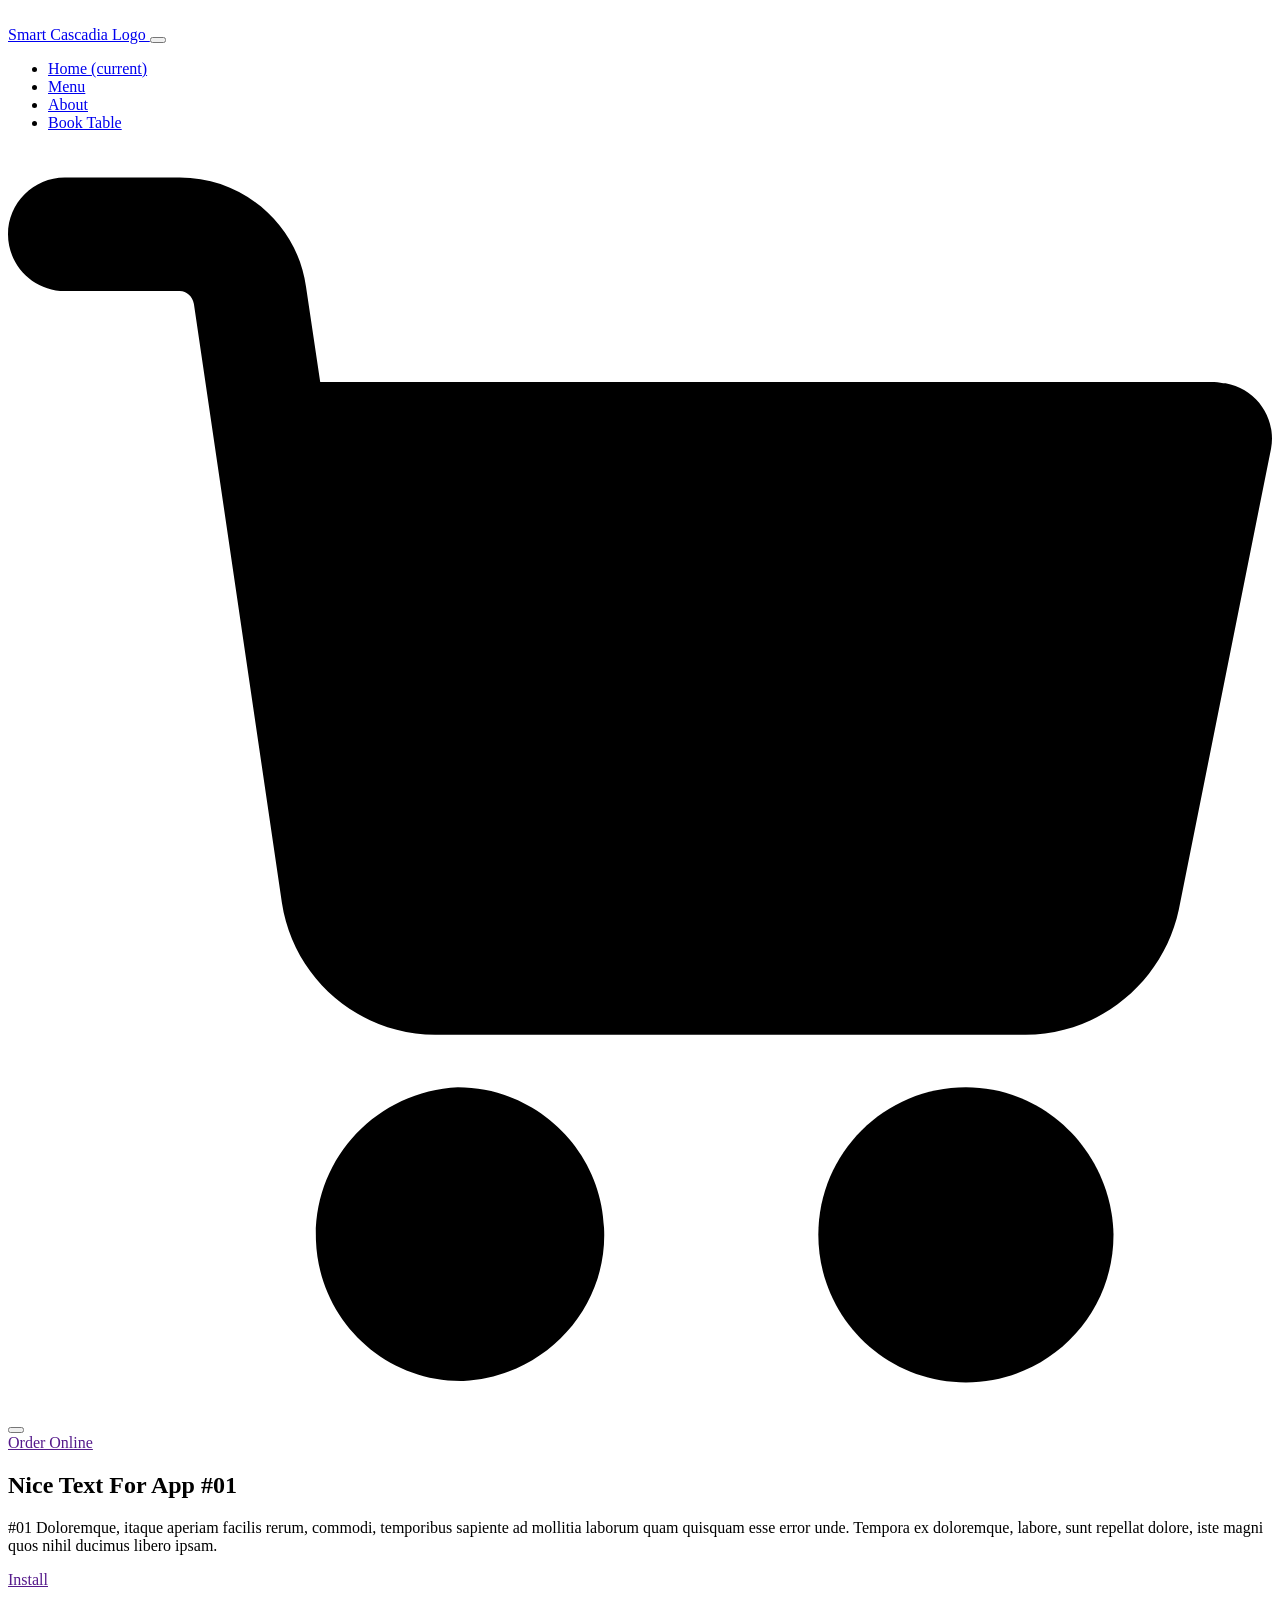
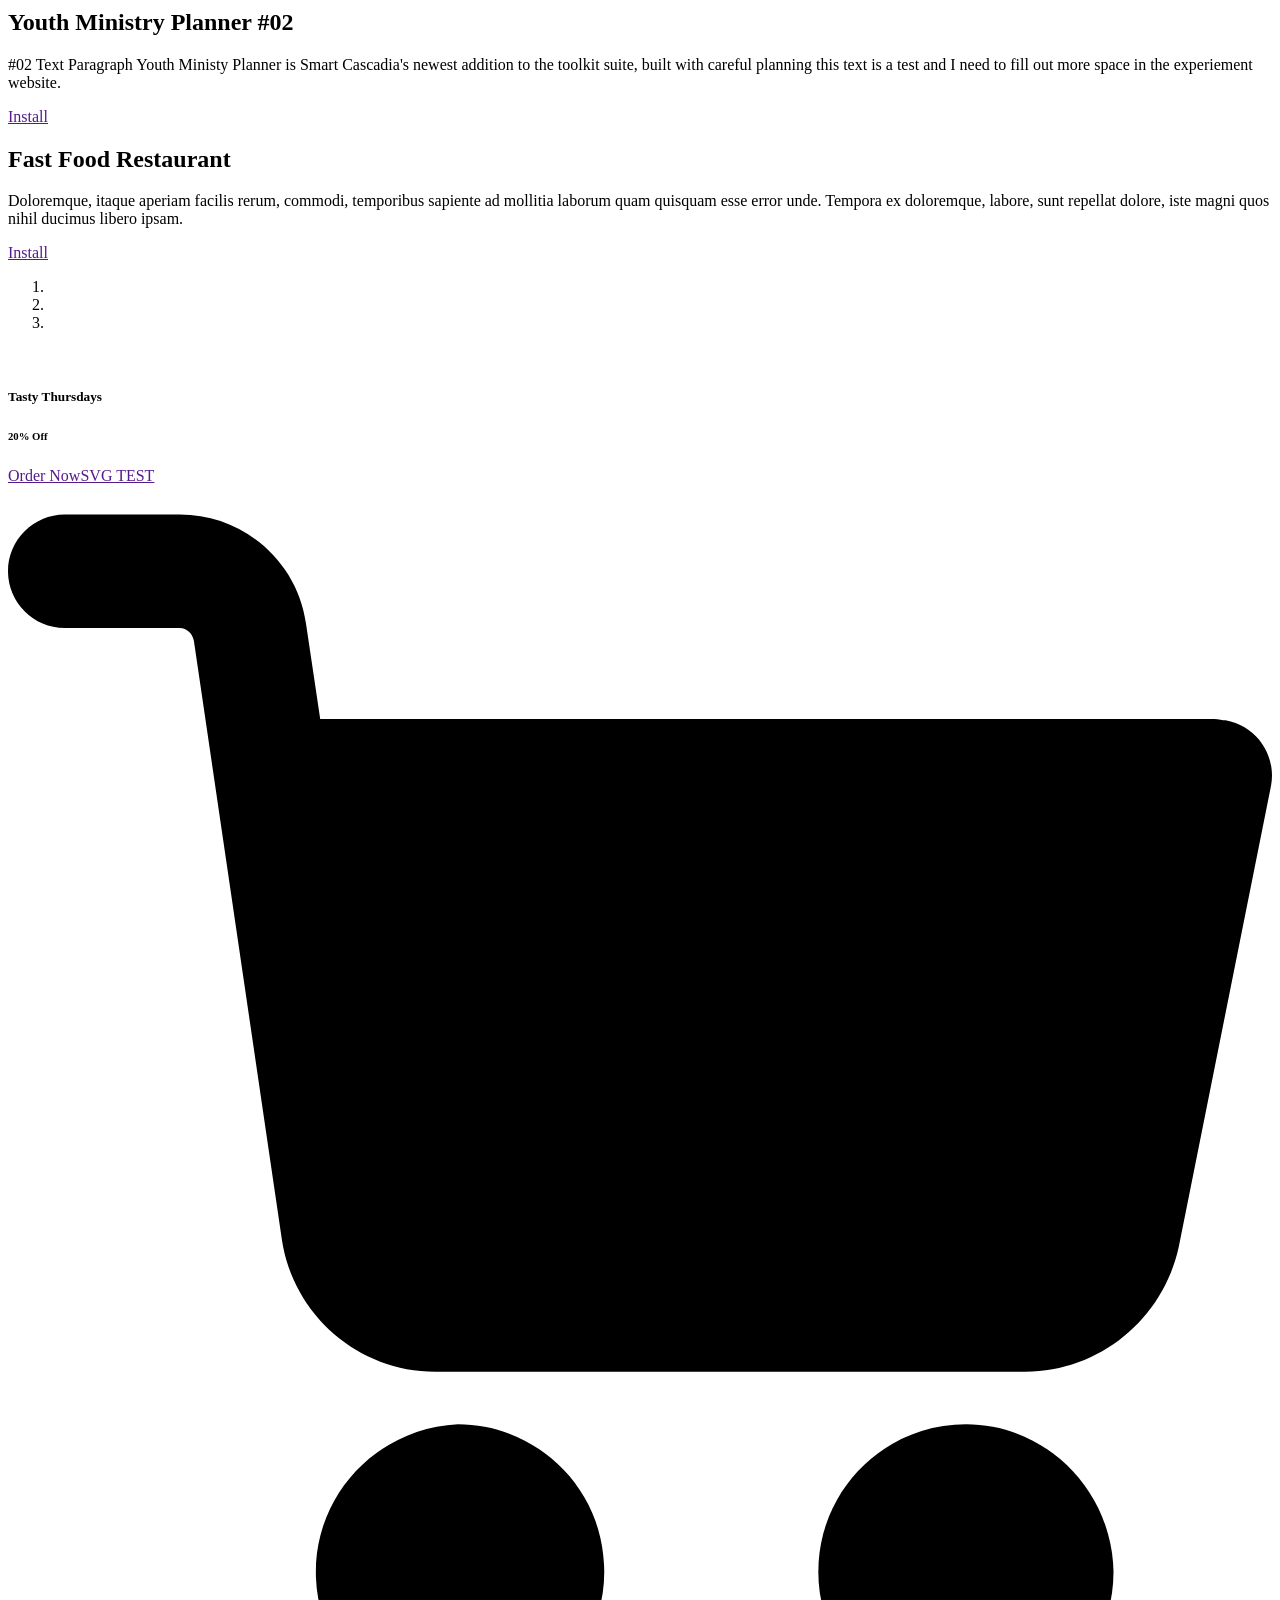
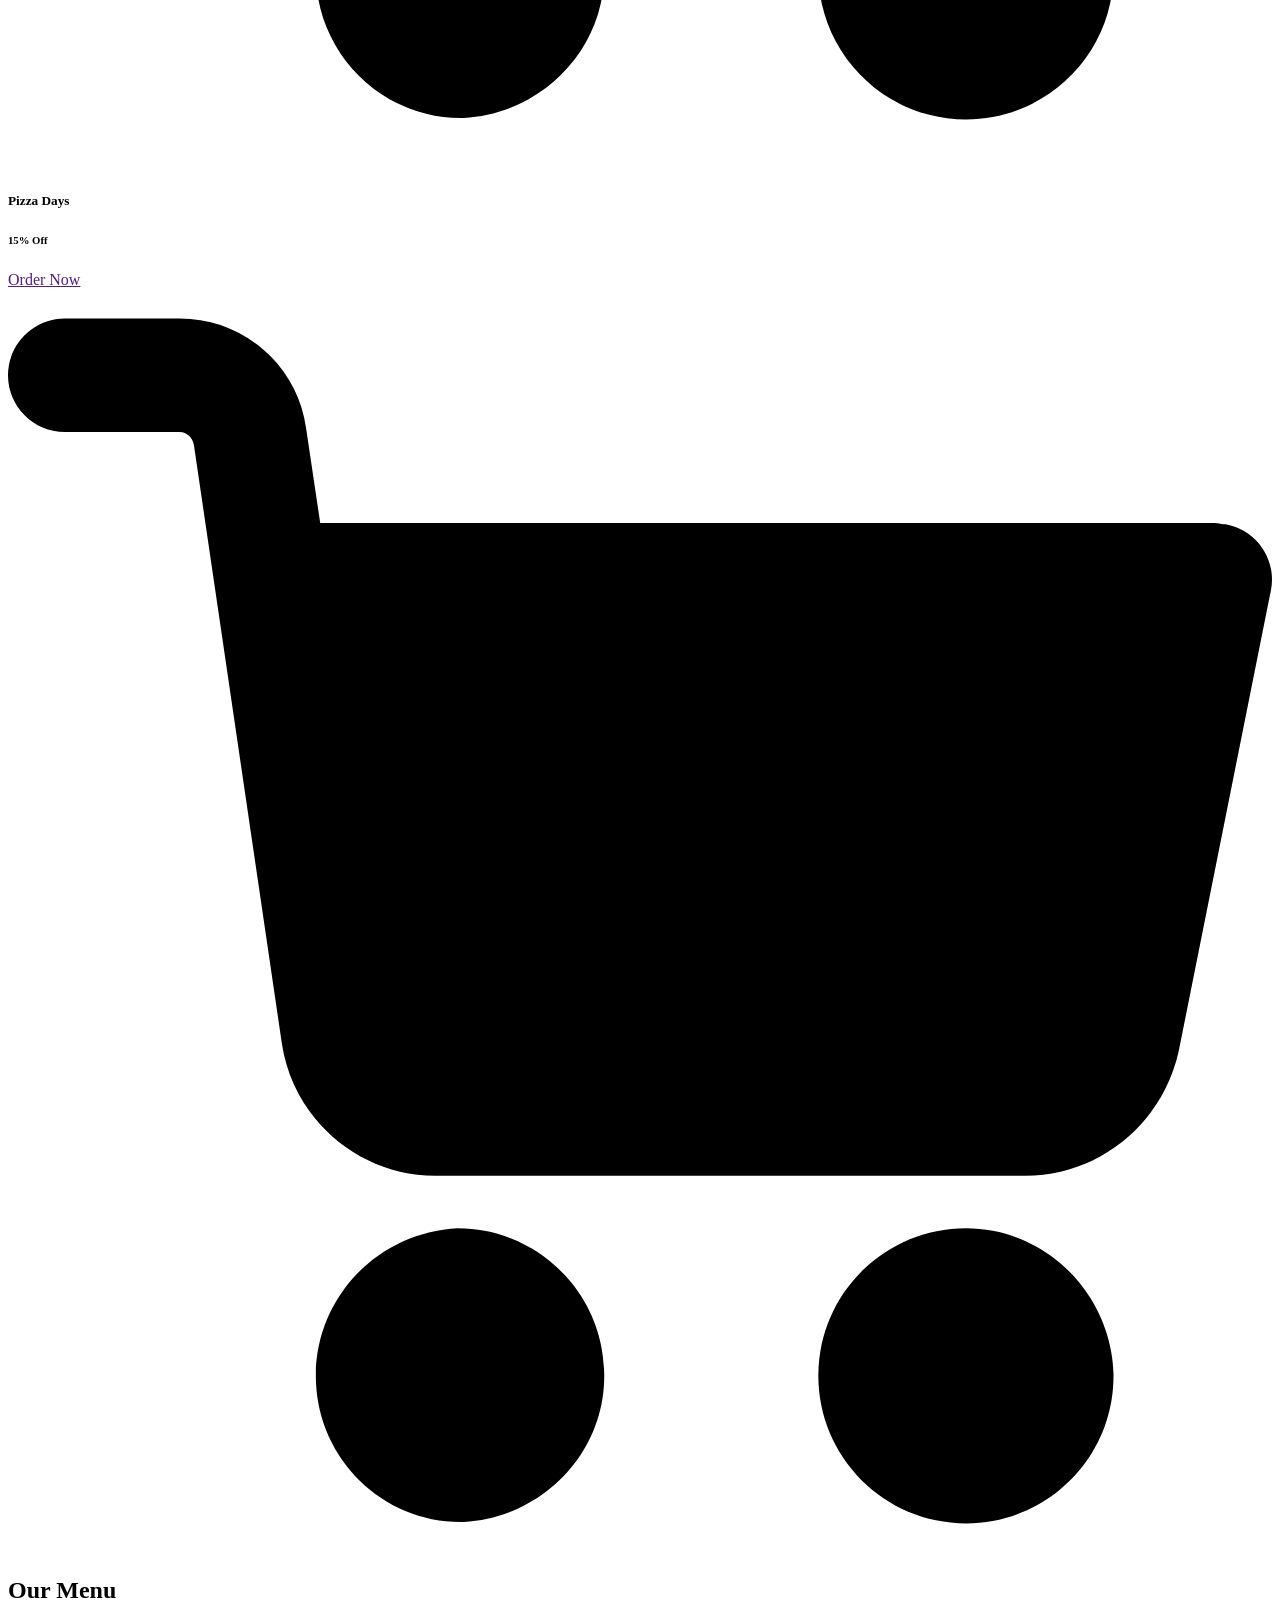
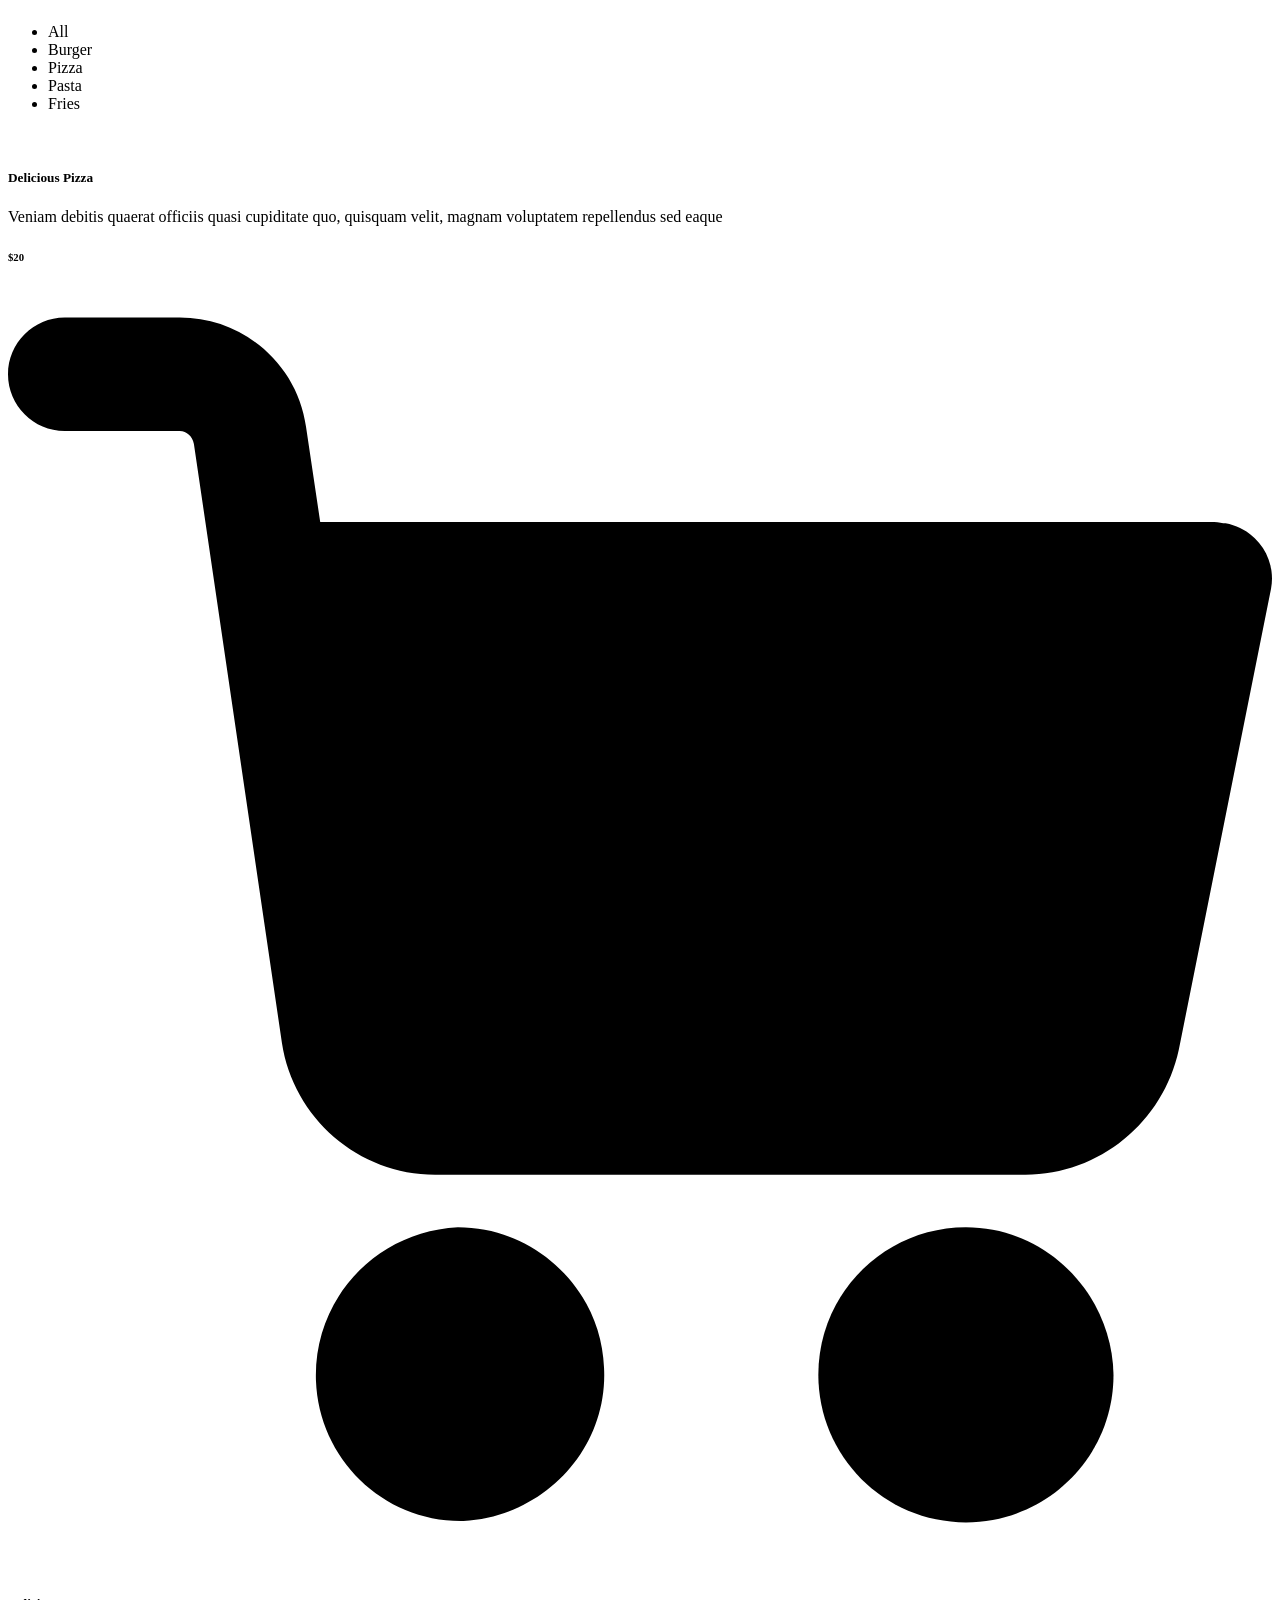
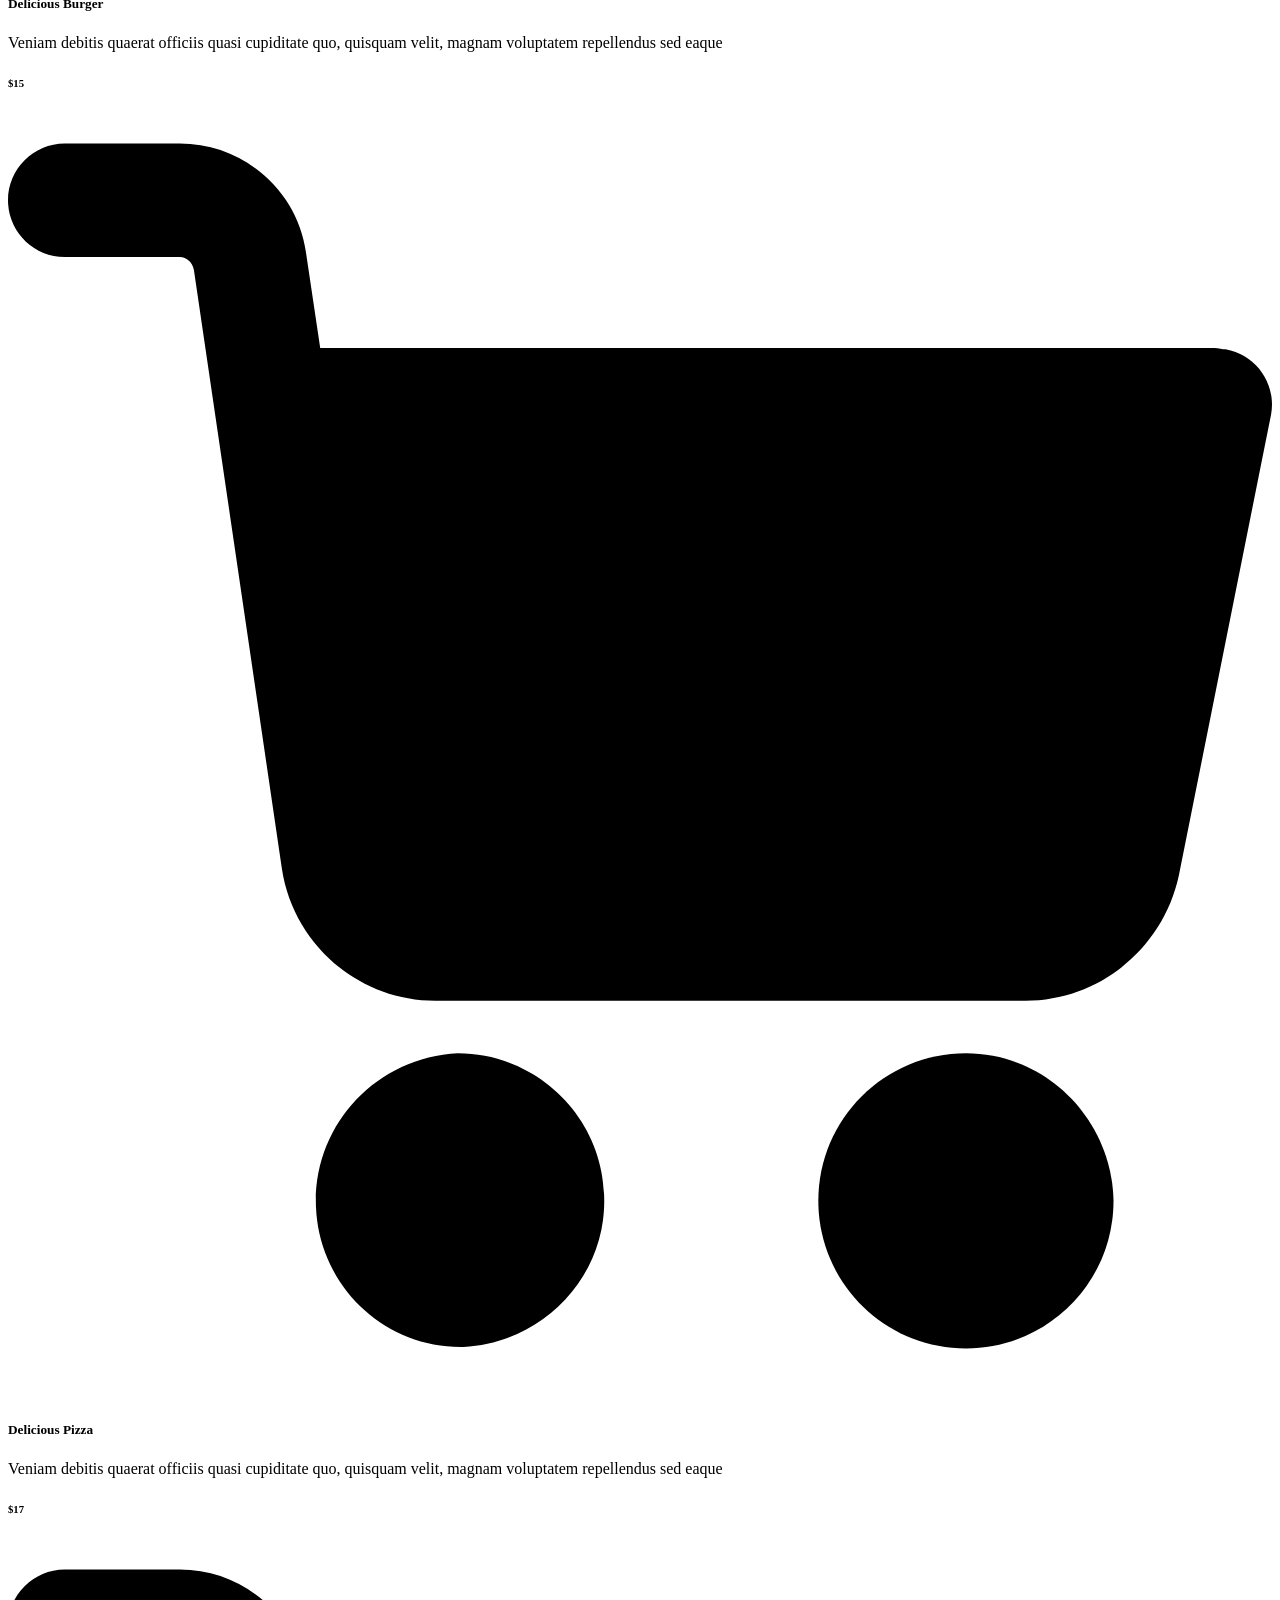
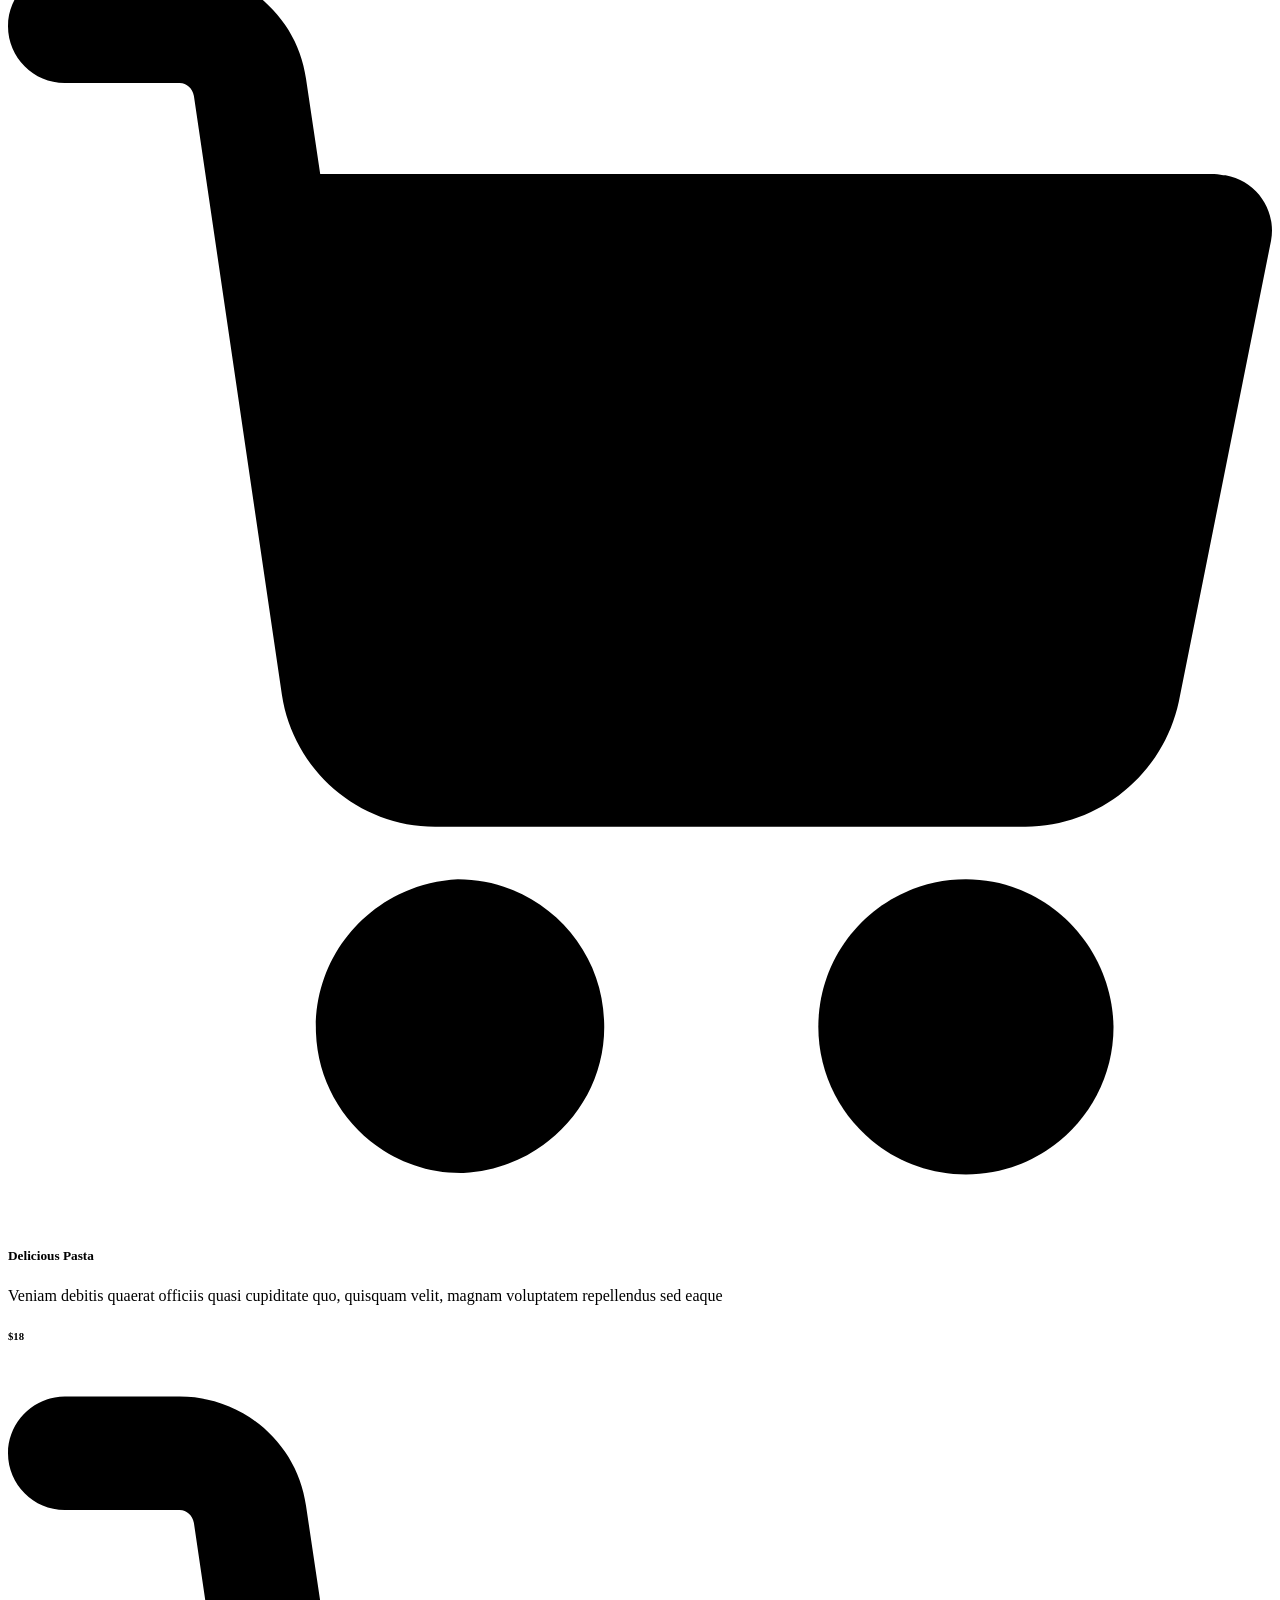
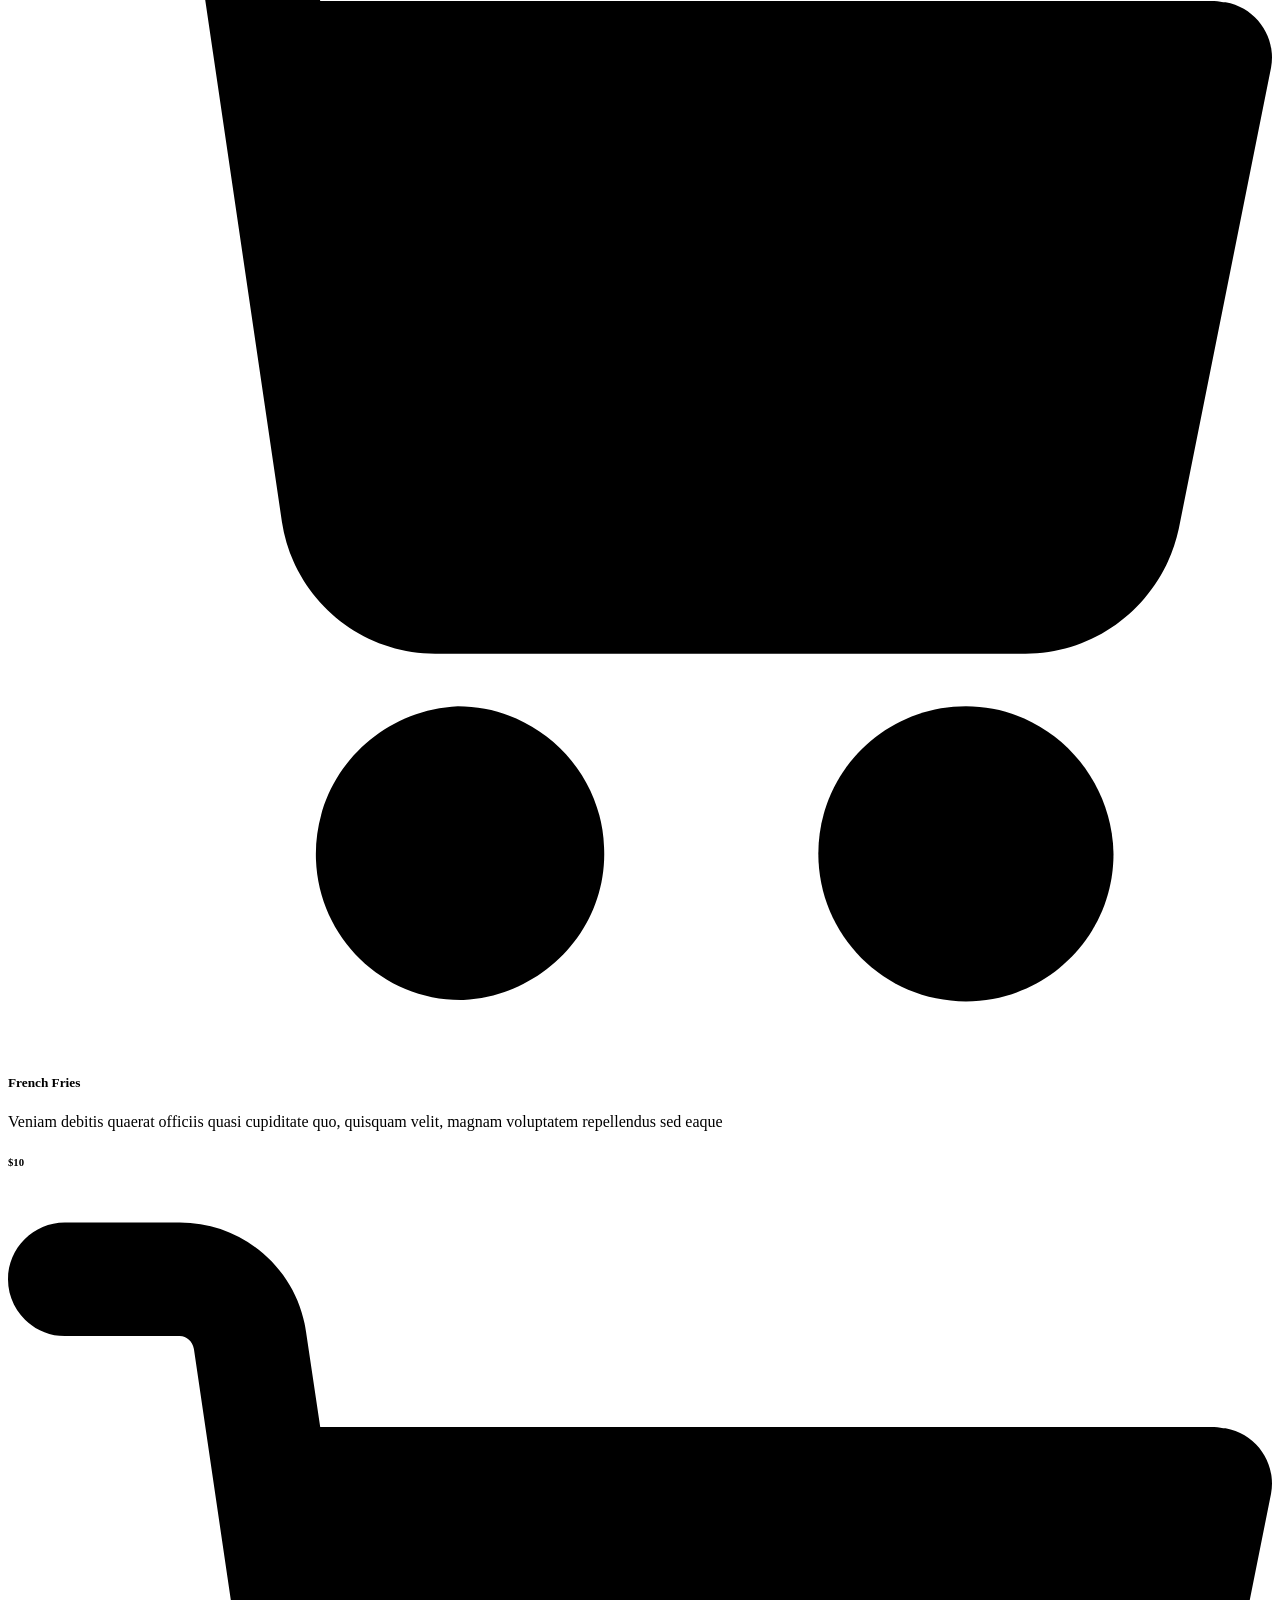
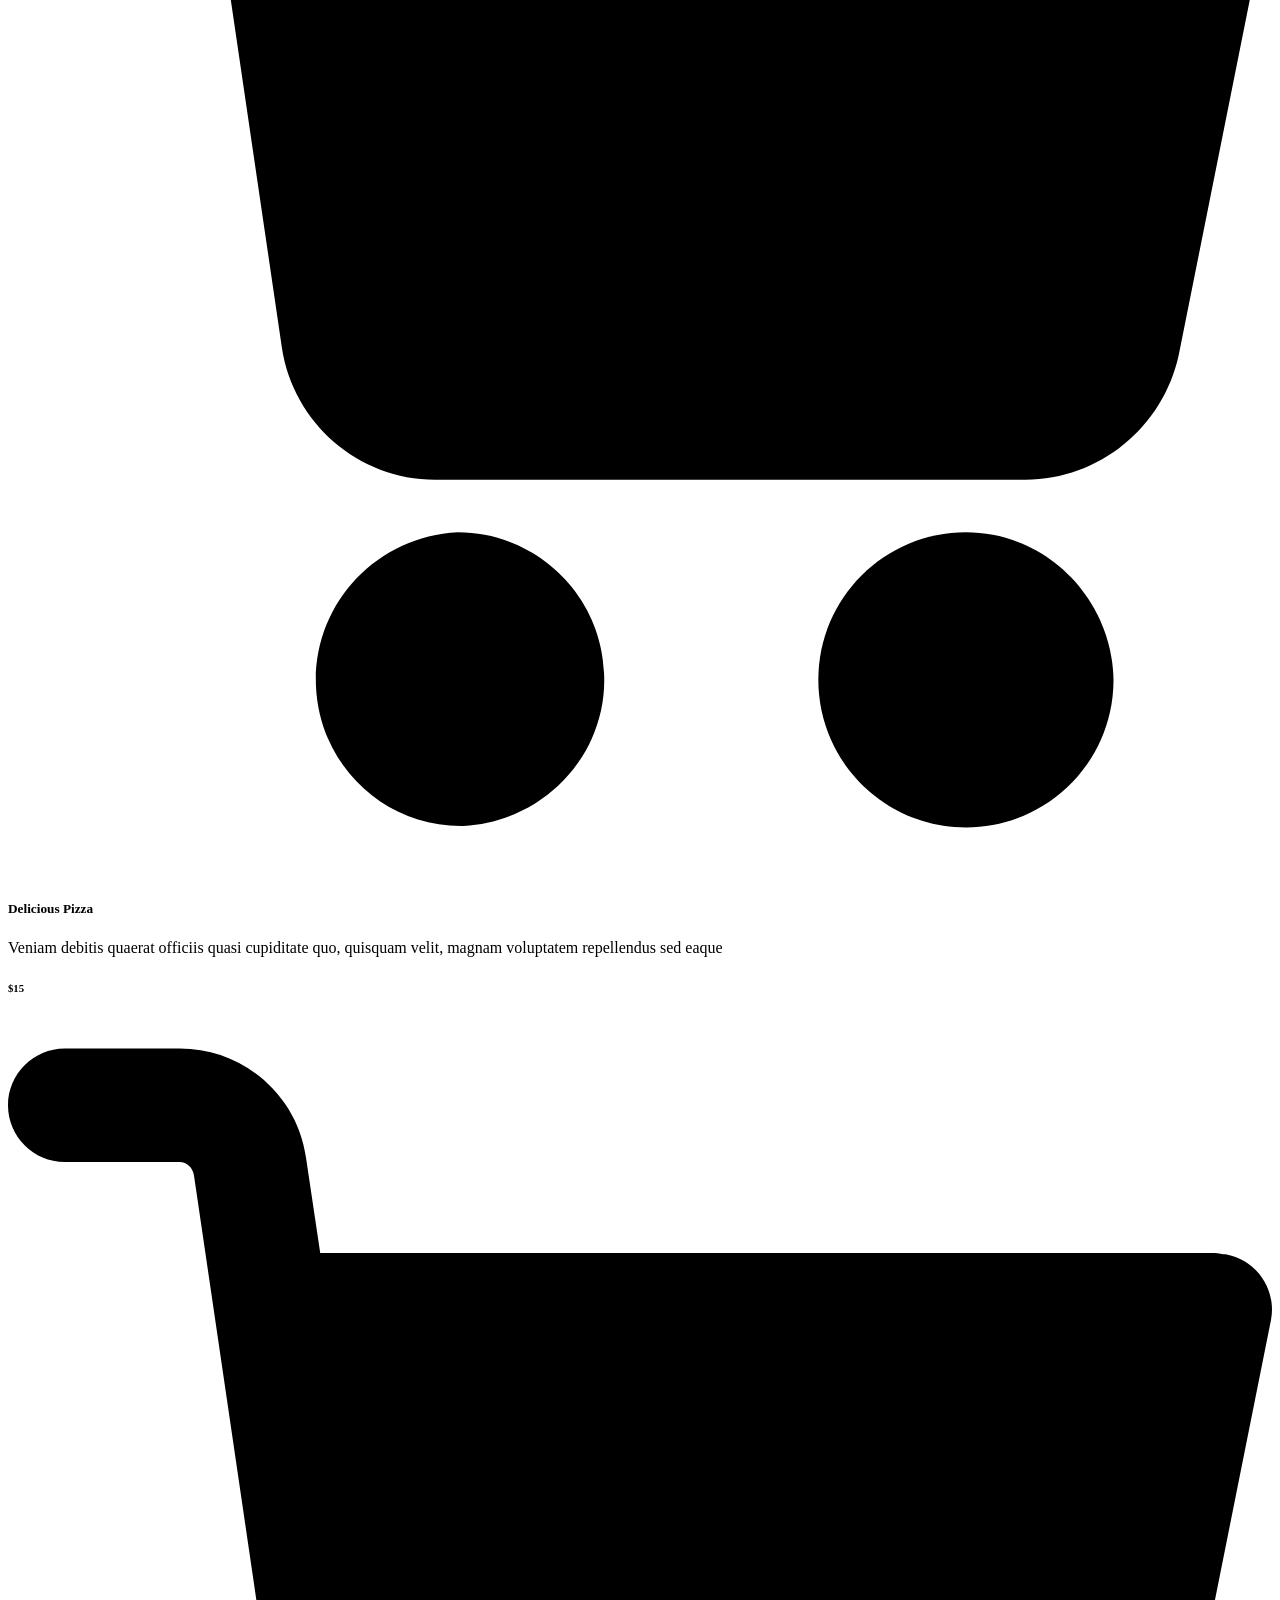
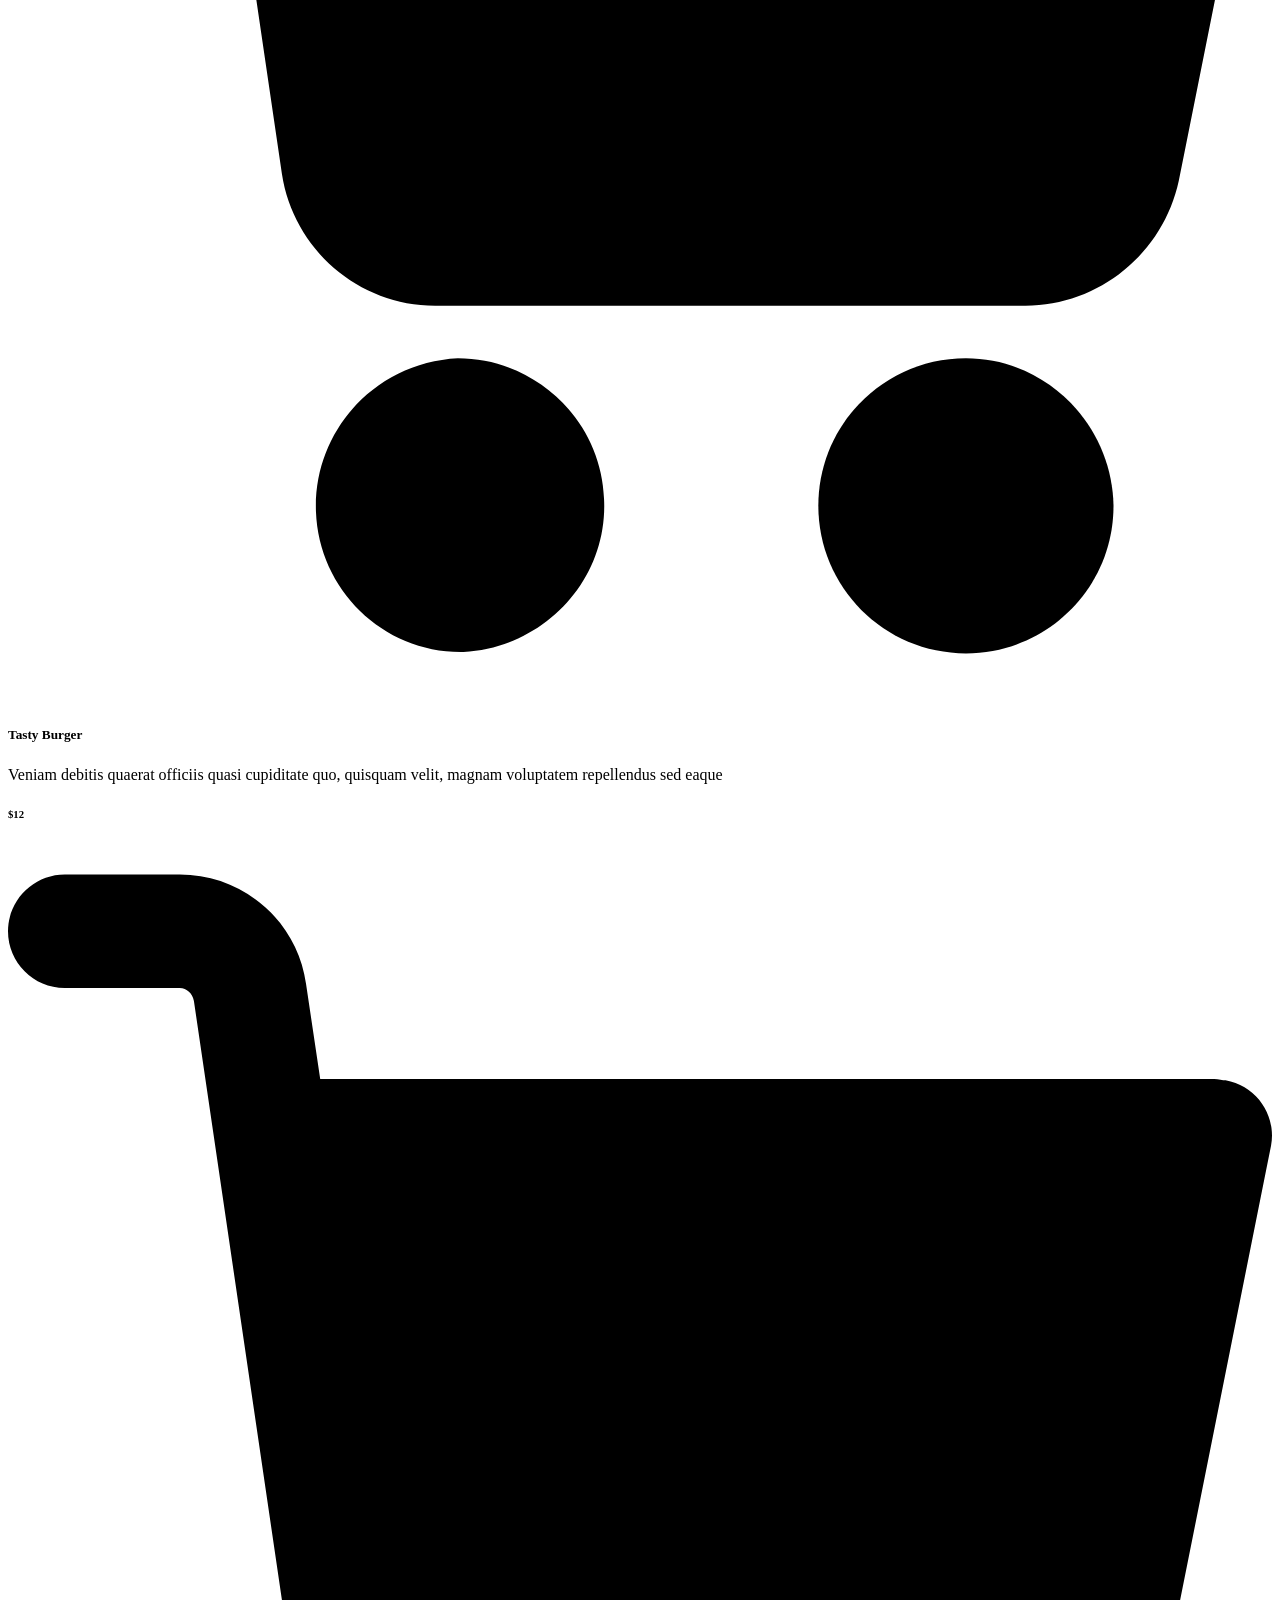
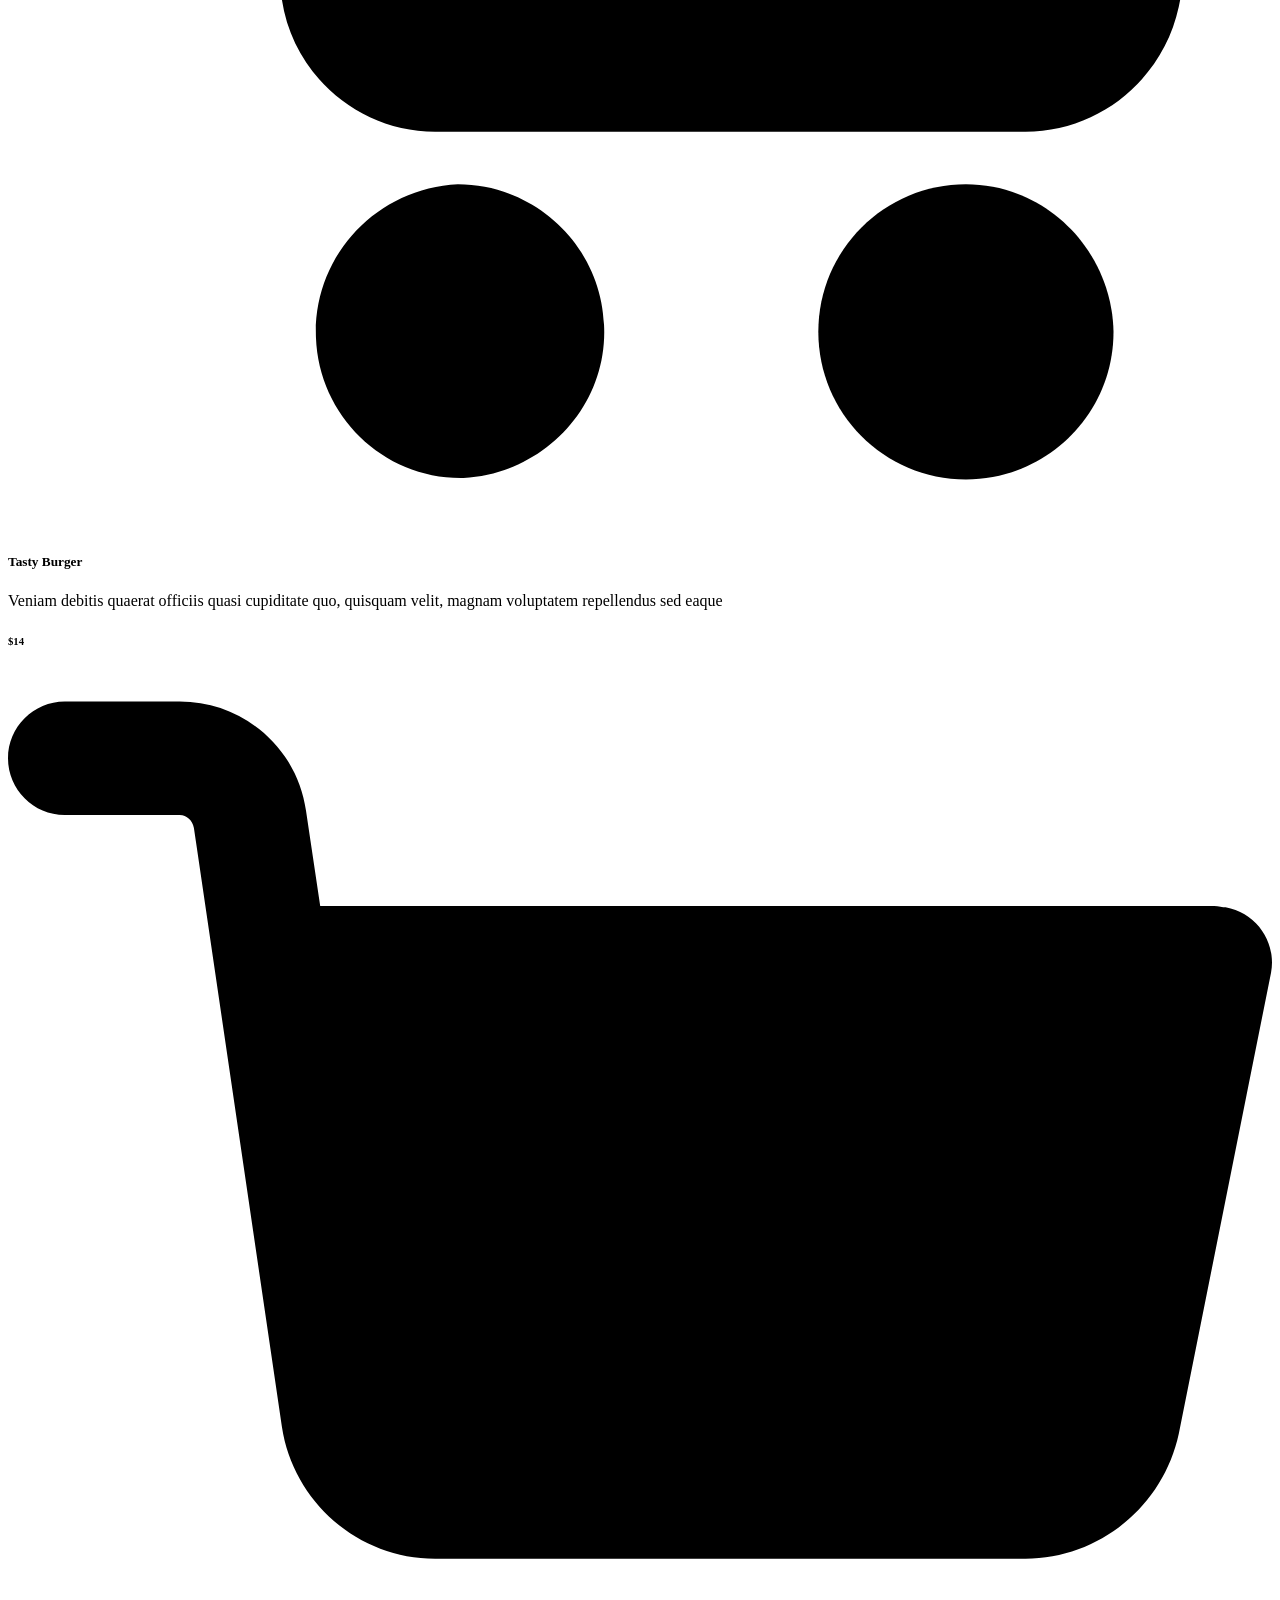
==== index.html @ 034ce7cc "Added a template website to start as a base The template is from https://themewagon.com/themes/free-" ====
<!DOCTYPE html>
<html>

<head>
  <!-- Basic -->
  <meta charset="utf-8" />
  <meta http-equiv="X-UA-Compatible" content="IE=edge" />
  <!-- Mobile Metas -->
  <meta name="viewport" content="width=device-width, initial-scale=1, shrink-to-fit=no" />
  <!-- Site Metas -->
  <meta name="keywords" content="" />
  <meta name="description" content="" />
  <meta name="author" content="" />
  <link rel="shortcut icon" href="images/favicon.png" type="">

  <title> Smart Cascadia </title>

  <!-- bootstrap core css -->
  <link rel="stylesheet" type="text/css" href="css/bootstrap.css" />

  <!--owl slider stylesheet -->
  <link rel="stylesheet" type="text/css" href="https://cdnjs.cloudflare.com/ajax/libs/OwlCarousel2/2.3.4/assets/owl.carousel.min.css" />
  <!-- nice select  -->
  <link rel="stylesheet" href="https://cdnjs.cloudflare.com/ajax/libs/jquery-nice-select/1.1.0/css/nice-select.min.css" integrity="sha512-CruCP+TD3yXzlvvijET8wV5WxxEh5H8P4cmz0RFbKK6FlZ2sYl3AEsKlLPHbniXKSrDdFewhbmBK5skbdsASbQ==" crossorigin="anonymous" />
  <!-- font awesome style -->
  <link href="css/font-awesome.min.css" rel="stylesheet" />

  <!-- Custom styles for this template -->
  <link href="css/style.css" rel="stylesheet" />
  <!-- responsive style -->
  <link href="css/responsive.css" rel="stylesheet" />

</head>

<body>

  <div class="hero_area">
    <div class="bg-box">
      <img src="images/hero-bg.jpg" alt="">
    </div>
    <!-- header section strats -->
    <header class="header_section">
      <div class="container">
        <nav class="navbar navbar-expand-lg custom_nav-container ">
          <a class="navbar-brand" href="index.html">
            <span>
              Smart Cascadia Logo
            </span>
          </a>

          <button class="navbar-toggler" type="button" data-toggle="collapse" data-target="#navbarSupportedContent" aria-controls="navbarSupportedContent" aria-expanded="false" aria-label="Toggle navigation">
            <span class=""> </span>
          </button>

          <div class="collapse navbar-collapse" id="navbarSupportedContent">
            <ul class="navbar-nav  mx-auto ">
              <li class="nav-item active">
                <a class="nav-link" href="index.html">Home <span class="sr-only">(current)</span></a>
              </li>
              <li class="nav-item">
                <a class="nav-link" href="menu.html">Menu</a>
              </li>
              <li class="nav-item">
                <a class="nav-link" href="about.html">About</a>
              </li>
              <li class="nav-item">
                <a class="nav-link" href="book.html">Book Table</a>
              </li>
            </ul>
            <div class="user_option">
              <a href="" class="user_link">
                <i class="fa fa-user" aria-hidden="true"></i>
              </a>
              <a class="cart_link" href="#">
                <svg version="1.1" id="Capa_1" xmlns="http://www.w3.org/2000/svg" xmlns:xlink="http://www.w3.org/1999/xlink" x="0px" y="0px" viewBox="0 0 456.029 456.029" style="enable-background:new 0 0 456.029 456.029;" xml:space="preserve">
                  <g>
                    <g>
                      <path d="M345.6,338.862c-29.184,0-53.248,23.552-53.248,53.248c0,29.184,23.552,53.248,53.248,53.248
                   c29.184,0,53.248-23.552,53.248-53.248C398.336,362.926,374.784,338.862,345.6,338.862z" />
                    </g>
                  </g>
                  <g>
                    <g>
                      <path d="M439.296,84.91c-1.024,0-2.56-0.512-4.096-0.512H112.64l-5.12-34.304C104.448,27.566,84.992,10.67,61.952,10.67H20.48
                   C9.216,10.67,0,19.886,0,31.15c0,11.264,9.216,20.48,20.48,20.48h41.472c2.56,0,4.608,2.048,5.12,4.608l31.744,216.064
                   c4.096,27.136,27.648,47.616,55.296,47.616h212.992c26.624,0,49.664-18.944,55.296-45.056l33.28-166.4
                   C457.728,97.71,450.56,86.958,439.296,84.91z" />
                    </g>
                  </g>
                  <g>
                    <g>
                      <path d="M215.04,389.55c-1.024-28.16-24.576-50.688-52.736-50.688c-29.696,1.536-52.224,26.112-51.2,55.296
                   c1.024,28.16,24.064,50.688,52.224,50.688h1.024C193.536,443.31,216.576,418.734,215.04,389.55z" />
                    </g>
                  </g>
                  <g>
                  </g>
                  <g>
                  </g>
                  <g>
                  </g>
                  <g>
                  </g>
                  <g>
                  </g>
                  <g>
                  </g>
                  <g>
                  </g>
                  <g>
                  </g>
                  <g>
                  </g>
                  <g>
                  </g>
                  <g>
                  </g>
                  <g>
                  </g>
                  <g>
                  </g>
                  <g>
                  </g>
                  <g>
                  </g>
                </svg>
              </a>
              <form class="form-inline">
                <button class="btn  my-2 my-sm-0 nav_search-btn" type="submit">
                  <i class="fa fa-search" aria-hidden="true"></i>
                </button>
              </form>
              <a href="" class="order_online">
                Order Online
              </a>
            </div>
          </div>
        </nav>
      </div>
    </header>
    <!-- end header section -->
    <!-- slider section -->
    <section class="slider_section ">
      <div id="customCarousel1" class="carousel slide" data-ride="carousel">
        <div class="carousel-inner">
          <div class="carousel-item active">
            <div class="container ">
              <div class="row">
                <div class="col-md-7 col-lg-6 ">
                  <div class="detail-box">
                    <h1>
                      Nice Text For App #01
                    </h1>
                    <p>
                      #01 Doloremque, itaque aperiam facilis rerum, commodi, temporibus sapiente ad mollitia laborum quam quisquam esse error unde. Tempora ex doloremque, labore, sunt repellat dolore, iste magni quos nihil ducimus libero ipsam.
                    </p>
                    <div class="btn-box">
                      <a href="" class="btn1">
                        Install
                      </a>
                    </div>
                  </div>
                </div>
              </div>
            </div>
          </div>
          <div class="carousel-item ">
            <div class="container ">
              <div class="row">
                <div class="col-md-7 col-lg-6 ">
                  <div class="detail-box">
                    <h1>
                      Youth Ministry Planner #02
                    </h1>
                    <p>
                      #02 Text Paragraph Youth Ministy Planner is Smart Cascadia's newest addition to the toolkit suite, built with careful planning this text is a test and I need to fill out more space in the experiement website.
                    </p>
                    <div class="btn-box">
                      <a href="" class="btn1">
                        Install
                      </a>
                    </div>
                  </div>
                </div>
              </div>
            </div>
          </div>
          <div class="carousel-item">
            <div class="container ">
              <div class="row">
                <div class="col-md-7 col-lg-6 ">
                  <div class="detail-box">
                    <h1>
                      Fast Food Restaurant
                    </h1>
                    <p>
                      Doloremque, itaque aperiam facilis rerum, commodi, temporibus sapiente ad mollitia laborum quam quisquam esse error unde. Tempora ex doloremque, labore, sunt repellat dolore, iste magni quos nihil ducimus libero ipsam.
                    </p>
                    <div class="btn-box">
                      <a href="" class="btn1">
                        Install
                      </a>
                    </div>
                  </div>
                </div>
              </div>
            </div>
          </div>
        </div>
        <div class="container">
          <ol class="carousel-indicators">
            <li data-target="#customCarousel1" data-slide-to="0" class="active"></li>
            <li data-target="#customCarousel1" data-slide-to="1"></li>
            <li data-target="#customCarousel1" data-slide-to="2"></li>
          </ol>
        </div>
      </div>

    </section>
    <!-- end slider section -->
  </div>

  <!-- offer section -->

  <section class="offer_section layout_padding-bottom">
    <div class="offer_container">
      <div class="container ">
        <div class="row">
          <div class="col-md-6  ">
            <div class="box ">
              <div class="img-box">
                <img src="images/o1.jpg" alt="">
              </div>
              <div class="detail-box">
                <h5>
                  Tasty Thursdays
                </h5>
                <h6>
                  <span>20%</span> Off
                </h6>
                <a href="">
                  Order NowSVG TEST <svg version="1.1" id="Capa_1" xmlns="http://www.w3.org/2000/svg" xmlns:xlink="http://www.w3.org/1999/xlink" x="0px" y="0px" viewBox="0 0 456.029 456.029" style="enable-background:new 0 0 456.029 456.029;" xml:space="preserve">
                    <g>
                      <g>
                        <path d="M345.6,338.862c-29.184,0-53.248,23.552-53.248,53.248c0,29.184,23.552,53.248,53.248,53.248
                     c29.184,0,53.248-23.552,53.248-53.248C398.336,362.926,374.784,338.862,345.6,338.862z" />
                      </g>
                    </g>
                    <g>
                      <g>
                        <path d="M439.296,84.91c-1.024,0-2.56-0.512-4.096-0.512H112.64l-5.12-34.304C104.448,27.566,84.992,10.67,61.952,10.67H20.48
                     C9.216,10.67,0,19.886,0,31.15c0,11.264,9.216,20.48,20.48,20.48h41.472c2.56,0,4.608,2.048,5.12,4.608l31.744,216.064
                     c4.096,27.136,27.648,47.616,55.296,47.616h212.992c26.624,0,49.664-18.944,55.296-45.056l33.28-166.4
                     C457.728,97.71,450.56,86.958,439.296,84.91z" />
                      </g>
                    </g>
                    <g>
                      <g>
                        <path d="M215.04,389.55c-1.024-28.16-24.576-50.688-52.736-50.688c-29.696,1.536-52.224,26.112-51.2,55.296
                     c1.024,28.16,24.064,50.688,52.224,50.688h1.024C193.536,443.31,216.576,418.734,215.04,389.55z" />
                      </g>
                    </g>
                    <g>
                    </g>
                    <g>
                    </g>
                    <g>
                    </g>
                    <g>
                    </g>
                    <g>
                    </g>
                    <g>
                    </g>
                    <g>
                    </g>
                    <g>
                    </g>
                    <g>
                    </g>
                    <g>
                    </g>
                    <g>
                    </g>
                    <g>
                    </g>
                    <g>
                    </g>
                    <g>
                    </g>
                    <g>
                    </g>
                  </svg>
                </a>
              </div>
            </div>
          </div>
          <div class="col-md-6  ">
            <div class="box ">
              <div class="img-box">
                <img src="images/o2.jpg" alt="">
              </div>
              <div class="detail-box">
                <h5>
                  Pizza Days
                </h5>
                <h6>
                  <span>15%</span> Off
                </h6>
                <a href="">
                  Order Now <svg version="1.1" id="Capa_1" xmlns="http://www.w3.org/2000/svg" xmlns:xlink="http://www.w3.org/1999/xlink" x="0px" y="0px" viewBox="0 0 456.029 456.029" style="enable-background:new 0 0 456.029 456.029;" xml:space="preserve">
                    <g>
                      <g>
                        <path d="M345.6,338.862c-29.184,0-53.248,23.552-53.248,53.248c0,29.184,23.552,53.248,53.248,53.248
                     c29.184,0,53.248-23.552,53.248-53.248C398.336,362.926,374.784,338.862,345.6,338.862z" />
                      </g>
                    </g>
                    <g>
                      <g>
                        <path d="M439.296,84.91c-1.024,0-2.56-0.512-4.096-0.512H112.64l-5.12-34.304C104.448,27.566,84.992,10.67,61.952,10.67H20.48
                     C9.216,10.67,0,19.886,0,31.15c0,11.264,9.216,20.48,20.48,20.48h41.472c2.56,0,4.608,2.048,5.12,4.608l31.744,216.064
                     c4.096,27.136,27.648,47.616,55.296,47.616h212.992c26.624,0,49.664-18.944,55.296-45.056l33.28-166.4
                     C457.728,97.71,450.56,86.958,439.296,84.91z" />
                      </g>
                    </g>
                    <g>
                      <g>
                        <path d="M215.04,389.55c-1.024-28.16-24.576-50.688-52.736-50.688c-29.696,1.536-52.224,26.112-51.2,55.296
                     c1.024,28.16,24.064,50.688,52.224,50.688h1.024C193.536,443.31,216.576,418.734,215.04,389.55z" />
                      </g>
                    </g>
                    <g>
                    </g>
                    <g>
                    </g>
                    <g>
                    </g>
                    <g>
                    </g>
                    <g>
                    </g>
                    <g>
                    </g>
                    <g>
                    </g>
                    <g>
                    </g>
                    <g>
                    </g>
                    <g>
                    </g>
                    <g>
                    </g>
                    <g>
                    </g>
                    <g>
                    </g>
                    <g>
                    </g>
                    <g>
                    </g>
                  </svg>
                </a>
              </div>
            </div>
          </div>
        </div>
      </div>
    </div>
  </section>

  <!-- end offer section -->

  <!-- food section -->

  <section class="food_section layout_padding-bottom">
    <div class="container">
      <div class="heading_container heading_center">
        <h2>
          Our Menu
        </h2>
      </div>

      <ul class="filters_menu">
        <li class="active" data-filter="*">All</li>
        <li data-filter=".burger">Burger</li>
        <li data-filter=".pizza">Pizza</li>
        <li data-filter=".pasta">Pasta</li>
        <li data-filter=".fries">Fries</li>
      </ul>

      <div class="filters-content">
        <div class="row grid">
          <div class="col-sm-6 col-lg-4 all pizza">
            <div class="box">
              <div>
                <div class="img-box">
                  <img src="images/f1.png" alt="">
                </div>
                <div class="detail-box">
                  <h5>
                    Delicious Pizza
                  </h5>
                  <p>
                    Veniam debitis quaerat officiis quasi cupiditate quo, quisquam velit, magnam voluptatem repellendus sed eaque
                  </p>
                  <div class="options">
                    <h6>
                      $20
                    </h6>
                    <a href="">
                      <svg version="1.1" id="Capa_1" xmlns="http://www.w3.org/2000/svg" xmlns:xlink="http://www.w3.org/1999/xlink" x="0px" y="0px" viewBox="0 0 456.029 456.029" style="enable-background:new 0 0 456.029 456.029;" xml:space="preserve">
                        <g>
                          <g>
                            <path d="M345.6,338.862c-29.184,0-53.248,23.552-53.248,53.248c0,29.184,23.552,53.248,53.248,53.248
                         c29.184,0,53.248-23.552,53.248-53.248C398.336,362.926,374.784,338.862,345.6,338.862z" />
                          </g>
                        </g>
                        <g>
                          <g>
                            <path d="M439.296,84.91c-1.024,0-2.56-0.512-4.096-0.512H112.64l-5.12-34.304C104.448,27.566,84.992,10.67,61.952,10.67H20.48
                         C9.216,10.67,0,19.886,0,31.15c0,11.264,9.216,20.48,20.48,20.48h41.472c2.56,0,4.608,2.048,5.12,4.608l31.744,216.064
                         c4.096,27.136,27.648,47.616,55.296,47.616h212.992c26.624,0,49.664-18.944,55.296-45.056l33.28-166.4
                         C457.728,97.71,450.56,86.958,439.296,84.91z" />
                          </g>
                        </g>
                        <g>
                          <g>
                            <path d="M215.04,389.55c-1.024-28.16-24.576-50.688-52.736-50.688c-29.696,1.536-52.224,26.112-51.2,55.296
                         c1.024,28.16,24.064,50.688,52.224,50.688h1.024C193.536,443.31,216.576,418.734,215.04,389.55z" />
                          </g>
                        </g>
                        <g>
                        </g>
                        <g>
                        </g>
                        <g>
                        </g>
                        <g>
                        </g>
                        <g>
                        </g>
                        <g>
                        </g>
                        <g>
                        </g>
                        <g>
                        </g>
                        <g>
                        </g>
                        <g>
                        </g>
                        <g>
                        </g>
                        <g>
                        </g>
                        <g>
                        </g>
                        <g>
                        </g>
                        <g>
                        </g>
                      </svg>
                    </a>
                  </div>
                </div>
              </div>
            </div>
          </div>
          <div class="col-sm-6 col-lg-4 all burger">
            <div class="box">
              <div>
                <div class="img-box">
                  <img src="images/f2.png" alt="">
                </div>
                <div class="detail-box">
                  <h5>
                    Delicious Burger
                  </h5>
                  <p>
                    Veniam debitis quaerat officiis quasi cupiditate quo, quisquam velit, magnam voluptatem repellendus sed eaque
                  </p>
                  <div class="options">
                    <h6>
                      $15
                    </h6>
                    <a href="">
                      <svg version="1.1" id="Capa_1" xmlns="http://www.w3.org/2000/svg" xmlns:xlink="http://www.w3.org/1999/xlink" x="0px" y="0px" viewBox="0 0 456.029 456.029" style="enable-background:new 0 0 456.029 456.029;" xml:space="preserve">
                        <g>
                          <g>
                            <path d="M345.6,338.862c-29.184,0-53.248,23.552-53.248,53.248c0,29.184,23.552,53.248,53.248,53.248
                         c29.184,0,53.248-23.552,53.248-53.248C398.336,362.926,374.784,338.862,345.6,338.862z" />
                          </g>
                        </g>
                        <g>
                          <g>
                            <path d="M439.296,84.91c-1.024,0-2.56-0.512-4.096-0.512H112.64l-5.12-34.304C104.448,27.566,84.992,10.67,61.952,10.67H20.48
                         C9.216,10.67,0,19.886,0,31.15c0,11.264,9.216,20.48,20.48,20.48h41.472c2.56,0,4.608,2.048,5.12,4.608l31.744,216.064
                         c4.096,27.136,27.648,47.616,55.296,47.616h212.992c26.624,0,49.664-18.944,55.296-45.056l33.28-166.4
                         C457.728,97.71,450.56,86.958,439.296,84.91z" />
                          </g>
                        </g>
                        <g>
                          <g>
                            <path d="M215.04,389.55c-1.024-28.16-24.576-50.688-52.736-50.688c-29.696,1.536-52.224,26.112-51.2,55.296
                         c1.024,28.16,24.064,50.688,52.224,50.688h1.024C193.536,443.31,216.576,418.734,215.04,389.55z" />
                          </g>
                        </g>
                        <g>
                        </g>
                        <g>
                        </g>
                        <g>
                        </g>
                        <g>
                        </g>
                        <g>
                        </g>
                        <g>
                        </g>
                        <g>
                        </g>
                        <g>
                        </g>
                        <g>
                        </g>
                        <g>
                        </g>
                        <g>
                        </g>
                        <g>
                        </g>
                        <g>
                        </g>
                        <g>
                        </g>
                        <g>
                        </g>
                      </svg>
                    </a>
                  </div>
                </div>
              </div>
            </div>
          </div>
          <div class="col-sm-6 col-lg-4 all pizza">
            <div class="box">
              <div>
                <div class="img-box">
                  <img src="images/f3.png" alt="">
                </div>
                <div class="detail-box">
                  <h5>
                    Delicious Pizza
                  </h5>
                  <p>
                    Veniam debitis quaerat officiis quasi cupiditate quo, quisquam velit, magnam voluptatem repellendus sed eaque
                  </p>
                  <div class="options">
                    <h6>
                      $17
                    </h6>
                    <a href="">
                      <svg version="1.1" id="Capa_1" xmlns="http://www.w3.org/2000/svg" xmlns:xlink="http://www.w3.org/1999/xlink" x="0px" y="0px" viewBox="0 0 456.029 456.029" style="enable-background:new 0 0 456.029 456.029;" xml:space="preserve">
                        <g>
                          <g>
                            <path d="M345.6,338.862c-29.184,0-53.248,23.552-53.248,53.248c0,29.184,23.552,53.248,53.248,53.248
                         c29.184,0,53.248-23.552,53.248-53.248C398.336,362.926,374.784,338.862,345.6,338.862z" />
                          </g>
                        </g>
                        <g>
                          <g>
                            <path d="M439.296,84.91c-1.024,0-2.56-0.512-4.096-0.512H112.64l-5.12-34.304C104.448,27.566,84.992,10.67,61.952,10.67H20.48
                         C9.216,10.67,0,19.886,0,31.15c0,11.264,9.216,20.48,20.48,20.48h41.472c2.56,0,4.608,2.048,5.12,4.608l31.744,216.064
                         c4.096,27.136,27.648,47.616,55.296,47.616h212.992c26.624,0,49.664-18.944,55.296-45.056l33.28-166.4
                         C457.728,97.71,450.56,86.958,439.296,84.91z" />
                          </g>
                        </g>
                        <g>
                          <g>
                            <path d="M215.04,389.55c-1.024-28.16-24.576-50.688-52.736-50.688c-29.696,1.536-52.224,26.112-51.2,55.296
                         c1.024,28.16,24.064,50.688,52.224,50.688h1.024C193.536,443.31,216.576,418.734,215.04,389.55z" />
                          </g>
                        </g>
                        <g>
                        </g>
                        <g>
                        </g>
                        <g>
                        </g>
                        <g>
                        </g>
                        <g>
                        </g>
                        <g>
                        </g>
                        <g>
                        </g>
                        <g>
                        </g>
                        <g>
                        </g>
                        <g>
                        </g>
                        <g>
                        </g>
                        <g>
                        </g>
                        <g>
                        </g>
                        <g>
                        </g>
                        <g>
                        </g>
                      </svg>
                    </a>
                  </div>
                </div>
              </div>
            </div>
          </div>
          <div class="col-sm-6 col-lg-4 all pasta">
            <div class="box">
              <div>
                <div class="img-box">
                  <img src="images/f4.png" alt="">
                </div>
                <div class="detail-box">
                  <h5>
                    Delicious Pasta
                  </h5>
                  <p>
                    Veniam debitis quaerat officiis quasi cupiditate quo, quisquam velit, magnam voluptatem repellendus sed eaque
                  </p>
                  <div class="options">
                    <h6>
                      $18
                    </h6>
                    <a href="">
                      <svg version="1.1" id="Capa_1" xmlns="http://www.w3.org/2000/svg" xmlns:xlink="http://www.w3.org/1999/xlink" x="0px" y="0px" viewBox="0 0 456.029 456.029" style="enable-background:new 0 0 456.029 456.029;" xml:space="preserve">
                        <g>
                          <g>
                            <path d="M345.6,338.862c-29.184,0-53.248,23.552-53.248,53.248c0,29.184,23.552,53.248,53.248,53.248
                         c29.184,0,53.248-23.552,53.248-53.248C398.336,362.926,374.784,338.862,345.6,338.862z" />
                          </g>
                        </g>
                        <g>
                          <g>
                            <path d="M439.296,84.91c-1.024,0-2.56-0.512-4.096-0.512H112.64l-5.12-34.304C104.448,27.566,84.992,10.67,61.952,10.67H20.48
                         C9.216,10.67,0,19.886,0,31.15c0,11.264,9.216,20.48,20.48,20.48h41.472c2.56,0,4.608,2.048,5.12,4.608l31.744,216.064
                         c4.096,27.136,27.648,47.616,55.296,47.616h212.992c26.624,0,49.664-18.944,55.296-45.056l33.28-166.4
                         C457.728,97.71,450.56,86.958,439.296,84.91z" />
                          </g>
                        </g>
                        <g>
                          <g>
                            <path d="M215.04,389.55c-1.024-28.16-24.576-50.688-52.736-50.688c-29.696,1.536-52.224,26.112-51.2,55.296
                         c1.024,28.16,24.064,50.688,52.224,50.688h1.024C193.536,443.31,216.576,418.734,215.04,389.55z" />
                          </g>
                        </g>
                        <g>
                        </g>
                        <g>
                        </g>
                        <g>
                        </g>
                        <g>
                        </g>
                        <g>
                        </g>
                        <g>
                        </g>
                        <g>
                        </g>
                        <g>
                        </g>
                        <g>
                        </g>
                        <g>
                        </g>
                        <g>
                        </g>
                        <g>
                        </g>
                        <g>
                        </g>
                        <g>
                        </g>
                        <g>
                        </g>
                      </svg>
                    </a>
                  </div>
                </div>
              </div>
            </div>
          </div>
          <div class="col-sm-6 col-lg-4 all fries">
            <div class="box">
              <div>
                <div class="img-box">
                  <img src="images/f5.png" alt="">
                </div>
                <div class="detail-box">
                  <h5>
                    French Fries
                  </h5>
                  <p>
                    Veniam debitis quaerat officiis quasi cupiditate quo, quisquam velit, magnam voluptatem repellendus sed eaque
                  </p>
                  <div class="options">
                    <h6>
                      $10
                    </h6>
                    <a href="">
                      <svg version="1.1" id="Capa_1" xmlns="http://www.w3.org/2000/svg" xmlns:xlink="http://www.w3.org/1999/xlink" x="0px" y="0px" viewBox="0 0 456.029 456.029" style="enable-background:new 0 0 456.029 456.029;" xml:space="preserve">
                        <g>
                          <g>
                            <path d="M345.6,338.862c-29.184,0-53.248,23.552-53.248,53.248c0,29.184,23.552,53.248,53.248,53.248
                         c29.184,0,53.248-23.552,53.248-53.248C398.336,362.926,374.784,338.862,345.6,338.862z" />
                          </g>
                        </g>
                        <g>
                          <g>
                            <path d="M439.296,84.91c-1.024,0-2.56-0.512-4.096-0.512H112.64l-5.12-34.304C104.448,27.566,84.992,10.67,61.952,10.67H20.48
                         C9.216,10.67,0,19.886,0,31.15c0,11.264,9.216,20.48,20.48,20.48h41.472c2.56,0,4.608,2.048,5.12,4.608l31.744,216.064
                         c4.096,27.136,27.648,47.616,55.296,47.616h212.992c26.624,0,49.664-18.944,55.296-45.056l33.28-166.4
                         C457.728,97.71,450.56,86.958,439.296,84.91z" />
                          </g>
                        </g>
                        <g>
                          <g>
                            <path d="M215.04,389.55c-1.024-28.16-24.576-50.688-52.736-50.688c-29.696,1.536-52.224,26.112-51.2,55.296
                         c1.024,28.16,24.064,50.688,52.224,50.688h1.024C193.536,443.31,216.576,418.734,215.04,389.55z" />
                          </g>
                        </g>
                        <g>
                        </g>
                        <g>
                        </g>
                        <g>
                        </g>
                        <g>
                        </g>
                        <g>
                        </g>
                        <g>
                        </g>
                        <g>
                        </g>
                        <g>
                        </g>
                        <g>
                        </g>
                        <g>
                        </g>
                        <g>
                        </g>
                        <g>
                        </g>
                        <g>
                        </g>
                        <g>
                        </g>
                        <g>
                        </g>
                      </svg>
                    </a>
                  </div>
                </div>
              </div>
            </div>
          </div>
          <div class="col-sm-6 col-lg-4 all pizza">
            <div class="box">
              <div>
                <div class="img-box">
                  <img src="images/f6.png" alt="">
                </div>
                <div class="detail-box">
                  <h5>
                    Delicious Pizza
                  </h5>
                  <p>
                    Veniam debitis quaerat officiis quasi cupiditate quo, quisquam velit, magnam voluptatem repellendus sed eaque
                  </p>
                  <div class="options">
                    <h6>
                      $15
                    </h6>
                    <a href="">
                      <svg version="1.1" id="Capa_1" xmlns="http://www.w3.org/2000/svg" xmlns:xlink="http://www.w3.org/1999/xlink" x="0px" y="0px" viewBox="0 0 456.029 456.029" style="enable-background:new 0 0 456.029 456.029;" xml:space="preserve">
                        <g>
                          <g>
                            <path d="M345.6,338.862c-29.184,0-53.248,23.552-53.248,53.248c0,29.184,23.552,53.248,53.248,53.248
                         c29.184,0,53.248-23.552,53.248-53.248C398.336,362.926,374.784,338.862,345.6,338.862z" />
                          </g>
                        </g>
                        <g>
                          <g>
                            <path d="M439.296,84.91c-1.024,0-2.56-0.512-4.096-0.512H112.64l-5.12-34.304C104.448,27.566,84.992,10.67,61.952,10.67H20.48
                         C9.216,10.67,0,19.886,0,31.15c0,11.264,9.216,20.48,20.48,20.48h41.472c2.56,0,4.608,2.048,5.12,4.608l31.744,216.064
                         c4.096,27.136,27.648,47.616,55.296,47.616h212.992c26.624,0,49.664-18.944,55.296-45.056l33.28-166.4
                         C457.728,97.71,450.56,86.958,439.296,84.91z" />
                          </g>
                        </g>
                        <g>
                          <g>
                            <path d="M215.04,389.55c-1.024-28.16-24.576-50.688-52.736-50.688c-29.696,1.536-52.224,26.112-51.2,55.296
                         c1.024,28.16,24.064,50.688,52.224,50.688h1.024C193.536,443.31,216.576,418.734,215.04,389.55z" />
                          </g>
                        </g>
                        <g>
                        </g>
                        <g>
                        </g>
                        <g>
                        </g>
                        <g>
                        </g>
                        <g>
                        </g>
                        <g>
                        </g>
                        <g>
                        </g>
                        <g>
                        </g>
                        <g>
                        </g>
                        <g>
                        </g>
                        <g>
                        </g>
                        <g>
                        </g>
                        <g>
                        </g>
                        <g>
                        </g>
                        <g>
                        </g>
                      </svg>
                    </a>
                  </div>
                </div>
              </div>
            </div>
          </div>
          <div class="col-sm-6 col-lg-4 all burger">
            <div class="box">
              <div>
                <div class="img-box">
                  <img src="images/f7.png" alt="">
                </div>
                <div class="detail-box">
                  <h5>
                    Tasty Burger
                  </h5>
                  <p>
                    Veniam debitis quaerat officiis quasi cupiditate quo, quisquam velit, magnam voluptatem repellendus sed eaque
                  </p>
                  <div class="options">
                    <h6>
                      $12
                    </h6>
                    <a href="">
                      <svg version="1.1" id="Capa_1" xmlns="http://www.w3.org/2000/svg" xmlns:xlink="http://www.w3.org/1999/xlink" x="0px" y="0px" viewBox="0 0 456.029 456.029" style="enable-background:new 0 0 456.029 456.029;" xml:space="preserve">
                        <g>
                          <g>
                            <path d="M345.6,338.862c-29.184,0-53.248,23.552-53.248,53.248c0,29.184,23.552,53.248,53.248,53.248
                         c29.184,0,53.248-23.552,53.248-53.248C398.336,362.926,374.784,338.862,345.6,338.862z" />
                          </g>
                        </g>
                        <g>
                          <g>
                            <path d="M439.296,84.91c-1.024,0-2.56-0.512-4.096-0.512H112.64l-5.12-34.304C104.448,27.566,84.992,10.67,61.952,10.67H20.48
                         C9.216,10.67,0,19.886,0,31.15c0,11.264,9.216,20.48,20.48,20.48h41.472c2.56,0,4.608,2.048,5.12,4.608l31.744,216.064
                         c4.096,27.136,27.648,47.616,55.296,47.616h212.992c26.624,0,49.664-18.944,55.296-45.056l33.28-166.4
                         C457.728,97.71,450.56,86.958,439.296,84.91z" />
                          </g>
                        </g>
                        <g>
                          <g>
                            <path d="M215.04,389.55c-1.024-28.16-24.576-50.688-52.736-50.688c-29.696,1.536-52.224,26.112-51.2,55.296
                         c1.024,28.16,24.064,50.688,52.224,50.688h1.024C193.536,443.31,216.576,418.734,215.04,389.55z" />
                          </g>
                        </g>
                        <g>
                        </g>
                        <g>
                        </g>
                        <g>
                        </g>
                        <g>
                        </g>
                        <g>
                        </g>
                        <g>
                        </g>
                        <g>
                        </g>
                        <g>
                        </g>
                        <g>
                        </g>
                        <g>
                        </g>
                        <g>
                        </g>
                        <g>
                        </g>
                        <g>
                        </g>
                        <g>
                        </g>
                        <g>
                        </g>
                      </svg>
                    </a>
                  </div>
                </div>
              </div>
            </div>
          </div>
          <div class="col-sm-6 col-lg-4 all burger">
            <div class="box">
              <div>
                <div class="img-box">
                  <img src="images/f8.png" alt="">
                </div>
                <div class="detail-box">
                  <h5>
                    Tasty Burger
                  </h5>
                  <p>
                    Veniam debitis quaerat officiis quasi cupiditate quo, quisquam velit, magnam voluptatem repellendus sed eaque
                  </p>
                  <div class="options">
                    <h6>
                      $14
                    </h6>
                    <a href="">
                      <svg version="1.1" id="Capa_1" xmlns="http://www.w3.org/2000/svg" xmlns:xlink="http://www.w3.org/1999/xlink" x="0px" y="0px" viewBox="0 0 456.029 456.029" style="enable-background:new 0 0 456.029 456.029;" xml:space="preserve">
                        <g>
                          <g>
                            <path d="M345.6,338.862c-29.184,0-53.248,23.552-53.248,53.248c0,29.184,23.552,53.248,53.248,53.248
                         c29.184,0,53.248-23.552,53.248-53.248C398.336,362.926,374.784,338.862,345.6,338.862z" />
                          </g>
                        </g>
                        <g>
                          <g>
                            <path d="M439.296,84.91c-1.024,0-2.56-0.512-4.096-0.512H112.64l-5.12-34.304C104.448,27.566,84.992,10.67,61.952,10.67H20.48
                         C9.216,10.67,0,19.886,0,31.15c0,11.264,9.216,20.48,20.48,20.48h41.472c2.56,0,4.608,2.048,5.12,4.608l31.744,216.064
                         c4.096,27.136,27.648,47.616,55.296,47.616h212.992c26.624,0,49.664-18.944,55.296-45.056l33.28-166.4
                         C457.728,97.71,450.56,86.958,439.296,84.91z" />
                          </g>
                        </g>
                        <g>
                          <g>
                            <path d="M215.04,389.55c-1.024-28.16-24.576-50.688-52.736-50.688c-29.696,1.536-52.224,26.112-51.2,55.296
                         c1.024,28.16,24.064,50.688,52.224,50.688h1.024C193.536,443.31,216.576,418.734,215.04,389.55z" />
                          </g>
                        </g>
                        <g>
                        </g>
                        <g>
                        </g>
                        <g>
                        </g>
                        <g>
                        </g>
                        <g>
                        </g>
                        <g>
                        </g>
                        <g>
                        </g>
                        <g>
                        </g>
                        <g>
                        </g>
                        <g>
                        </g>
                        <g>
                        </g>
                        <g>
                        </g>
                        <g>
                        </g>
                        <g>
                        </g>
                        <g>
                        </g>
                      </svg>
                    </a>
                  </div>
                </div>
              </div>
            </div>
          </div>
          <div class="col-sm-6 col-lg-4 all pasta">
            <div class="box">
              <div>
                <div class="img-box">
                  <img src="images/f9.png" alt="">
                </div>
                <div class="detail-box">
                  <h5>
                    Delicious Pasta
                  </h5>
                  <p>
                    Veniam debitis quaerat officiis quasi cupiditate quo, quisquam velit, magnam voluptatem repellendus sed eaque
                  </p>
                  <div class="options">
                    <h6>
                      $10
                    </h6>
                    <a href="">
                      <svg version="1.1" id="Capa_1" xmlns="http://www.w3.org/2000/svg" xmlns:xlink="http://www.w3.org/1999/xlink" x="0px" y="0px" viewBox="0 0 456.029 456.029" style="enable-background:new 0 0 456.029 456.029;" xml:space="preserve">
                        <g>
                          <g>
                            <path d="M345.6,338.862c-29.184,0-53.248,23.552-53.248,53.248c0,29.184,23.552,53.248,53.248,53.248
                         c29.184,0,53.248-23.552,53.248-53.248C398.336,362.926,374.784,338.862,345.6,338.862z" />
                          </g>
                        </g>
                        <g>
                          <g>
                            <path d="M439.296,84.91c-1.024,0-2.56-0.512-4.096-0.512H112.64l-5.12-34.304C104.448,27.566,84.992,10.67,61.952,10.67H20.48
                         C9.216,10.67,0,19.886,0,31.15c0,11.264,9.216,20.48,20.48,20.48h41.472c2.56,0,4.608,2.048,5.12,4.608l31.744,216.064
                         c4.096,27.136,27.648,47.616,55.296,47.616h212.992c26.624,0,49.664-18.944,55.296-45.056l33.28-166.4
                         C457.728,97.71,450.56,86.958,439.296,84.91z" />
                          </g>
                        </g>
                        <g>
                          <g>
                            <path d="M215.04,389.55c-1.024-28.16-24.576-50.688-52.736-50.688c-29.696,1.536-52.224,26.112-51.2,55.296
                         c1.024,28.16,24.064,50.688,52.224,50.688h1.024C193.536,443.31,216.576,418.734,215.04,389.55z" />
                          </g>
                        </g>
                        <g>
                        </g>
                        <g>
                        </g>
                        <g>
                        </g>
                        <g>
                        </g>
                        <g>
                        </g>
                        <g>
                        </g>
                        <g>
                        </g>
                        <g>
                        </g>
                        <g>
                        </g>
                        <g>
                        </g>
                        <g>
                        </g>
                        <g>
                        </g>
                        <g>
                        </g>
                        <g>
                        </g>
                        <g>
                        </g>
                      </svg>
                    </a>
                  </div>
                </div>
              </div>
            </div>
          </div>
        </div>
      </div>
      <div class="btn-box">
        <a href="">
          View More
        </a>
      </div>
    </div>
  </section>

  <!-- end food section -->

  <!-- about section -->

  <section class="about_section layout_padding">
    <div class="container  ">

      <div class="row">
        <div class="col-md-6 ">
          <div class="img-box">
            <img src="images/about-img.png" alt="">
          </div>
        </div>
        <div class="col-md-6">
          <div class="detail-box">
            <div class="heading_container">
              <h2>
                We Are Feane
              </h2>
            </div>
            <p>
              There are many variations of passages of Lorem Ipsum available, but the majority have suffered alteration
              in some form, by injected humour, or randomised words which don't look even slightly believable. If you
              are going to use a passage of Lorem Ipsum, you need to be sure there isn't anything embarrassing hidden in
              the middle of text. All
            </p>
            <a href="">
              Read More
            </a>
          </div>
        </div>
      </div>
    </div>
  </section>

  <!-- end about section -->

  <!-- book section -->
  <section class="book_section layout_padding">
    <div class="container">
      <div class="heading_container">
        <h2>
          Book A Table
        </h2>
      </div>
      <div class="row">
        <div class="col-md-6">
          <div class="form_container">
            <form action="">
              <div>
                <input type="text" class="form-control" placeholder="Your Name" />
              </div>
              <div>
                <input type="text" class="form-control" placeholder="Phone Number" />
              </div>
              <div>
                <input type="email" class="form-control" placeholder="Your Email" />
              </div>
              <div>
                <select class="form-control nice-select wide">
                  <option value="" disabled selected>
                    How many persons?
                  </option>
                  <option value="">
                    2
                  </option>
                  <option value="">
                    3
                  </option>
                  <option value="">
                    4
                  </option>
                  <option value="">
                    5
                  </option>
                </select>
              </div>
              <div>
                <input type="date" class="form-control">
              </div>
              <div class="btn_box">
                <button>
                  Book Now
                </button>
              </div>
            </form>
          </div>
        </div>
        <div class="col-md-6">
          <div class="map_container ">
            <div id="googleMap"></div>
          </div>
        </div>
      </div>
    </div>
  </section>
  <!-- end book section -->

  <!-- client section -->

  <section class="client_section layout_padding-bottom">
    <div class="container">
      <div class="heading_container heading_center psudo_white_primary mb_45">
        <h2>
          What Says Our Customers
        </h2>
      </div>
      <div class="carousel-wrap row ">
        <div class="owl-carousel client_owl-carousel">
          <div class="item">
            <div class="box">
              <div class="detail-box">
                <p>
                  Lorem ipsum dolor sit amet, consectetur adipiscing elit, sed do eiusmod tempor incididunt ut labore et dolore magna aliqua. Ut enim ad minim veniam
                </p>
                <h6>
                  Moana Michell
                </h6>
                <p>
                  magna aliqua
                </p>
              </div>
              <div class="img-box">
                <img src="images/client1.jpg" alt="" class="box-img">
              </div>
            </div>
          </div>
          <div class="item">
            <div class="box">
              <div class="detail-box">
                <p>
                  Lorem ipsum dolor sit amet, consectetur adipiscing elit, sed do eiusmod tempor incididunt ut labore et dolore magna aliqua. Ut enim ad minim veniam
                </p>
                <h6>
                  Mike Hamell
                </h6>
                <p>
                  magna aliqua
                </p>
              </div>
              <div class="img-box">
                <img src="images/client2.jpg" alt="" class="box-img">
              </div>
            </div>
          </div>
        </div>
      </div>
    </div>
  </section>

  <!-- end client section -->

  <!-- footer section -->
  <footer class="footer_section">
    <div class="container">
      <div class="row">
        <div class="col-md-4 footer-col">
          <div class="footer_contact">
            <h4>
              Contact Us
            </h4>
            <div class="contact_link_box">
              <a href="">
                <i class="fa fa-map-marker" aria-hidden="true"></i>
                <span>
                  Location
                </span>
              </a>
              <a href="">
                <i class="fa fa-phone" aria-hidden="true"></i>
                <span>
                  Call +01 1234567890
                </span>
              </a>
              <a href="">
                <i class="fa fa-envelope" aria-hidden="true"></i>
                <span>
                  demo@gmail.com
                </span>
              </a>
            </div>
          </div>
        </div>
        <div class="col-md-4 footer-col">
          <div class="footer_detail">
            <a href="" class="footer-logo">
              Feane
            </a>
            <p>
              Necessary, making this the first true generator on the Internet. It uses a dictionary of over 200 Latin words, combined with
            </p>
            <div class="footer_social">
              <a href="">
                <i class="fa fa-facebook" aria-hidden="true"></i>
              </a>
              <a href="">
                <i class="fa fa-twitter" aria-hidden="true"></i>
              </a>
              <a href="">
                <i class="fa fa-linkedin" aria-hidden="true"></i>
              </a>
              <a href="">
                <i class="fa fa-instagram" aria-hidden="true"></i>
              </a>
              <a href="">
                <i class="fa fa-pinterest" aria-hidden="true"></i>
              </a>
            </div>
          </div>
        </div>
        <div class="col-md-4 footer-col">
          <h4>
            Opening Hours
          </h4>
          <p>
            Everyday
          </p>
          <p>
            10.00 Am -10.00 Pm
          </p>
        </div>
      </div>
      <div class="footer-info">
        <p>
          &copy; <span id="displayYear"></span> All Rights Reserved By
          <a href="https://html.design/">Free Html Templates</a><br><br>
          &copy; <span id="displayYear"></span> Distributed By
          <a href="https://themewagon.com/" target="_blank">ThemeWagon</a>
        </p>
      </div>
    </div>
  </footer>
  <!-- footer section -->

  <!-- jQery -->
  <script src="js/jquery-3.4.1.min.js"></script>
  <!-- popper js -->
  <script src="https://cdn.jsdelivr.net/npm/popper.js@1.16.0/dist/umd/popper.min.js" integrity="sha384-Q6E9RHvbIyZFJoft+2mJbHaEWldlvI9IOYy5n3zV9zzTtmI3UksdQRVvoxMfooAo" crossorigin="anonymous">
  </script>
  <!-- bootstrap js -->
  <script src="js/bootstrap.js"></script>
  <!-- owl slider -->
  <script src="https://cdnjs.cloudflare.com/ajax/libs/OwlCarousel2/2.3.4/owl.carousel.min.js">
  </script>
  <!-- isotope js -->
  <script src="https://unpkg.com/isotope-layout@3.0.4/dist/isotope.pkgd.min.js"></script>
  <!-- nice select -->
  <script src="https://cdnjs.cloudflare.com/ajax/libs/jquery-nice-select/1.1.0/js/jquery.nice-select.min.js"></script>
  <!-- custom js -->
  <script src="js/custom.js"></script>
  <!-- Google Map -->
  <script src="https://maps.googleapis.com/maps/api/js?key=AIzaSyCh39n5U-4IoWpsVGUHWdqB6puEkhRLdmI&callback=myMap">
  </script>
  <!-- End Google Map -->

</body>

</html>
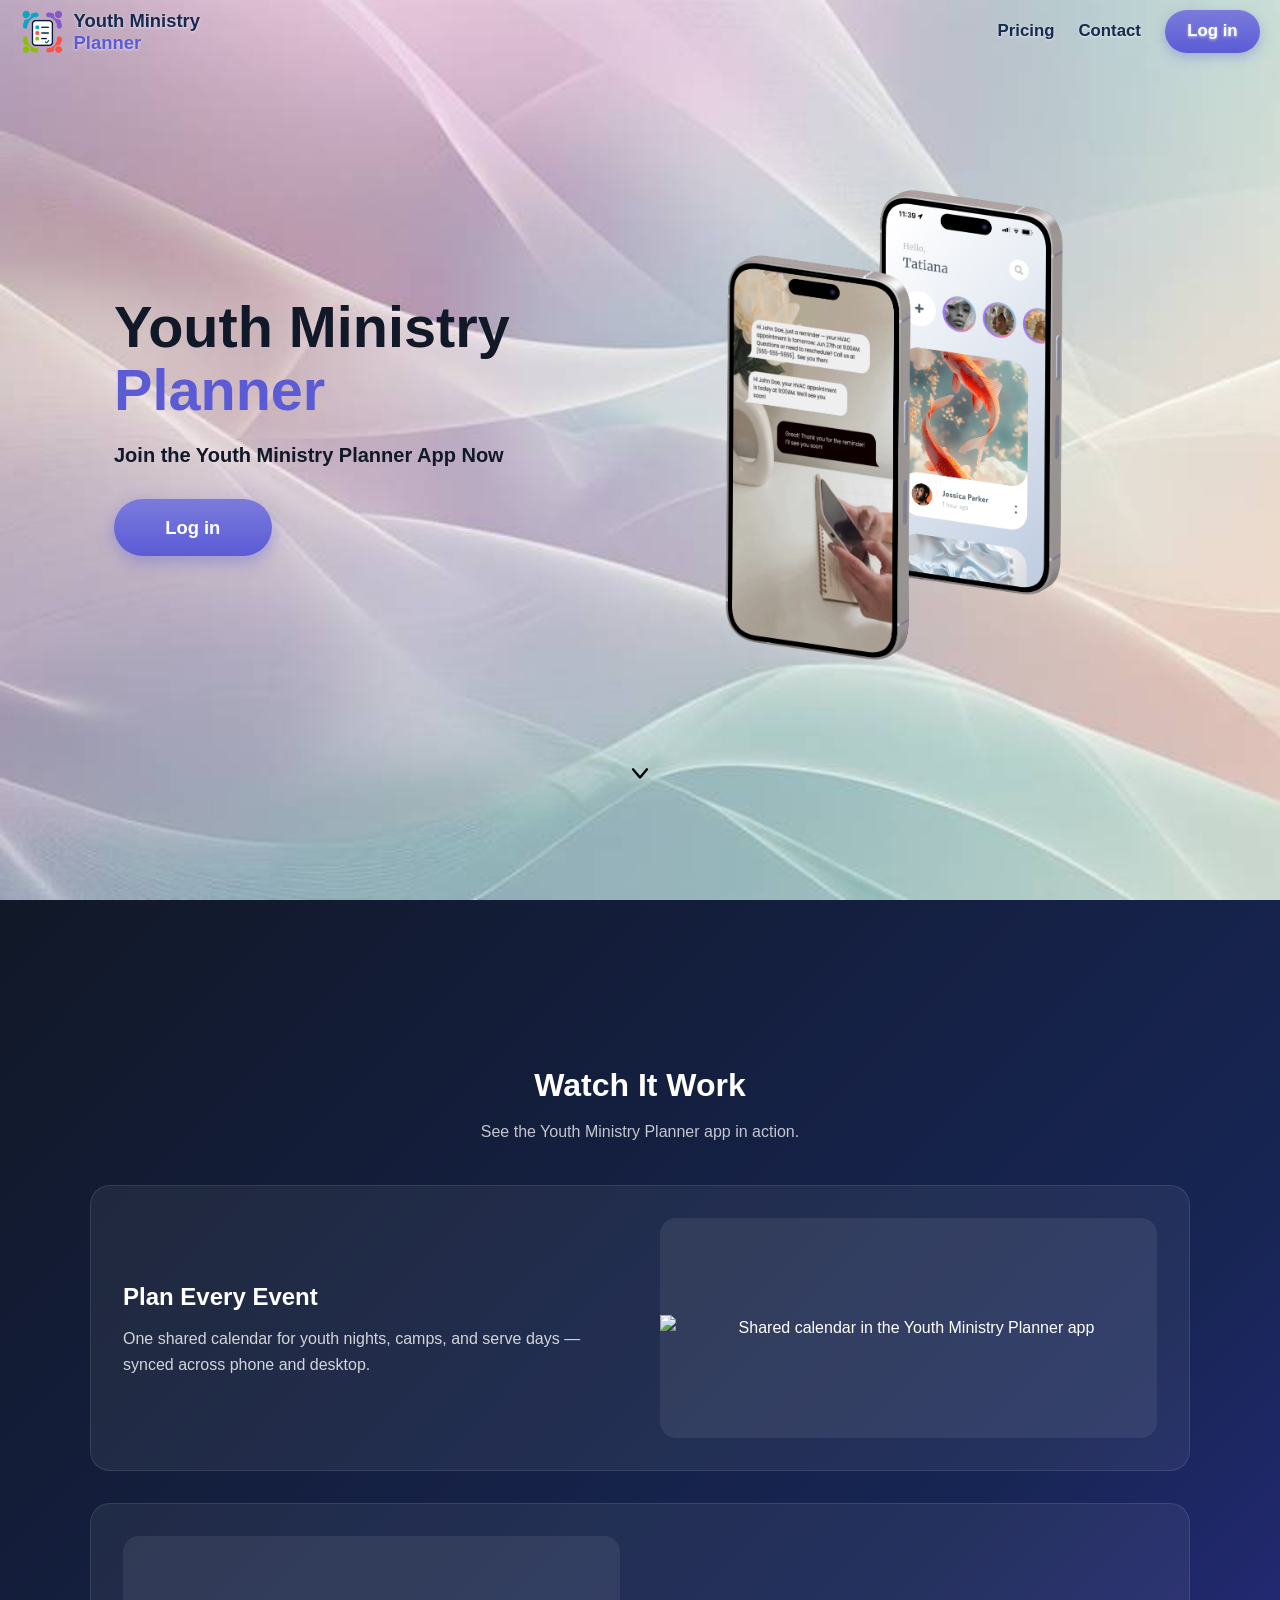
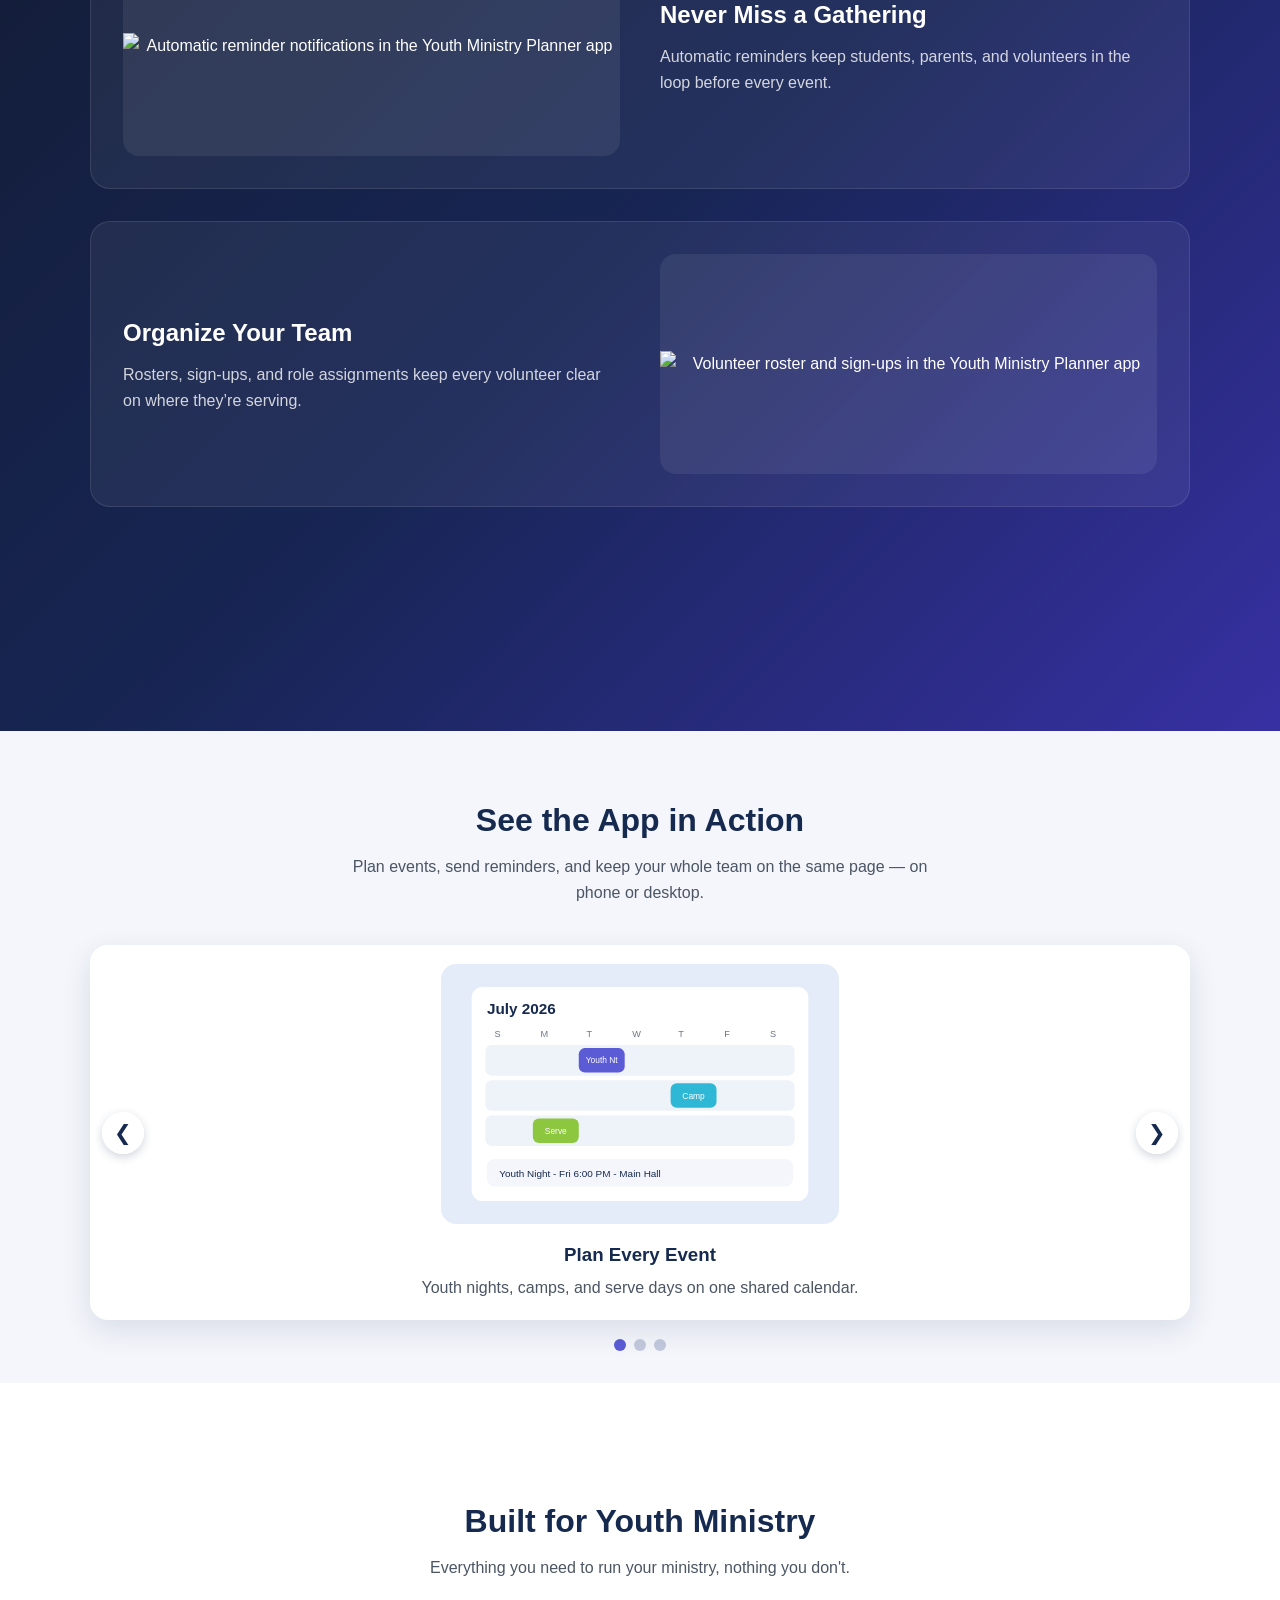
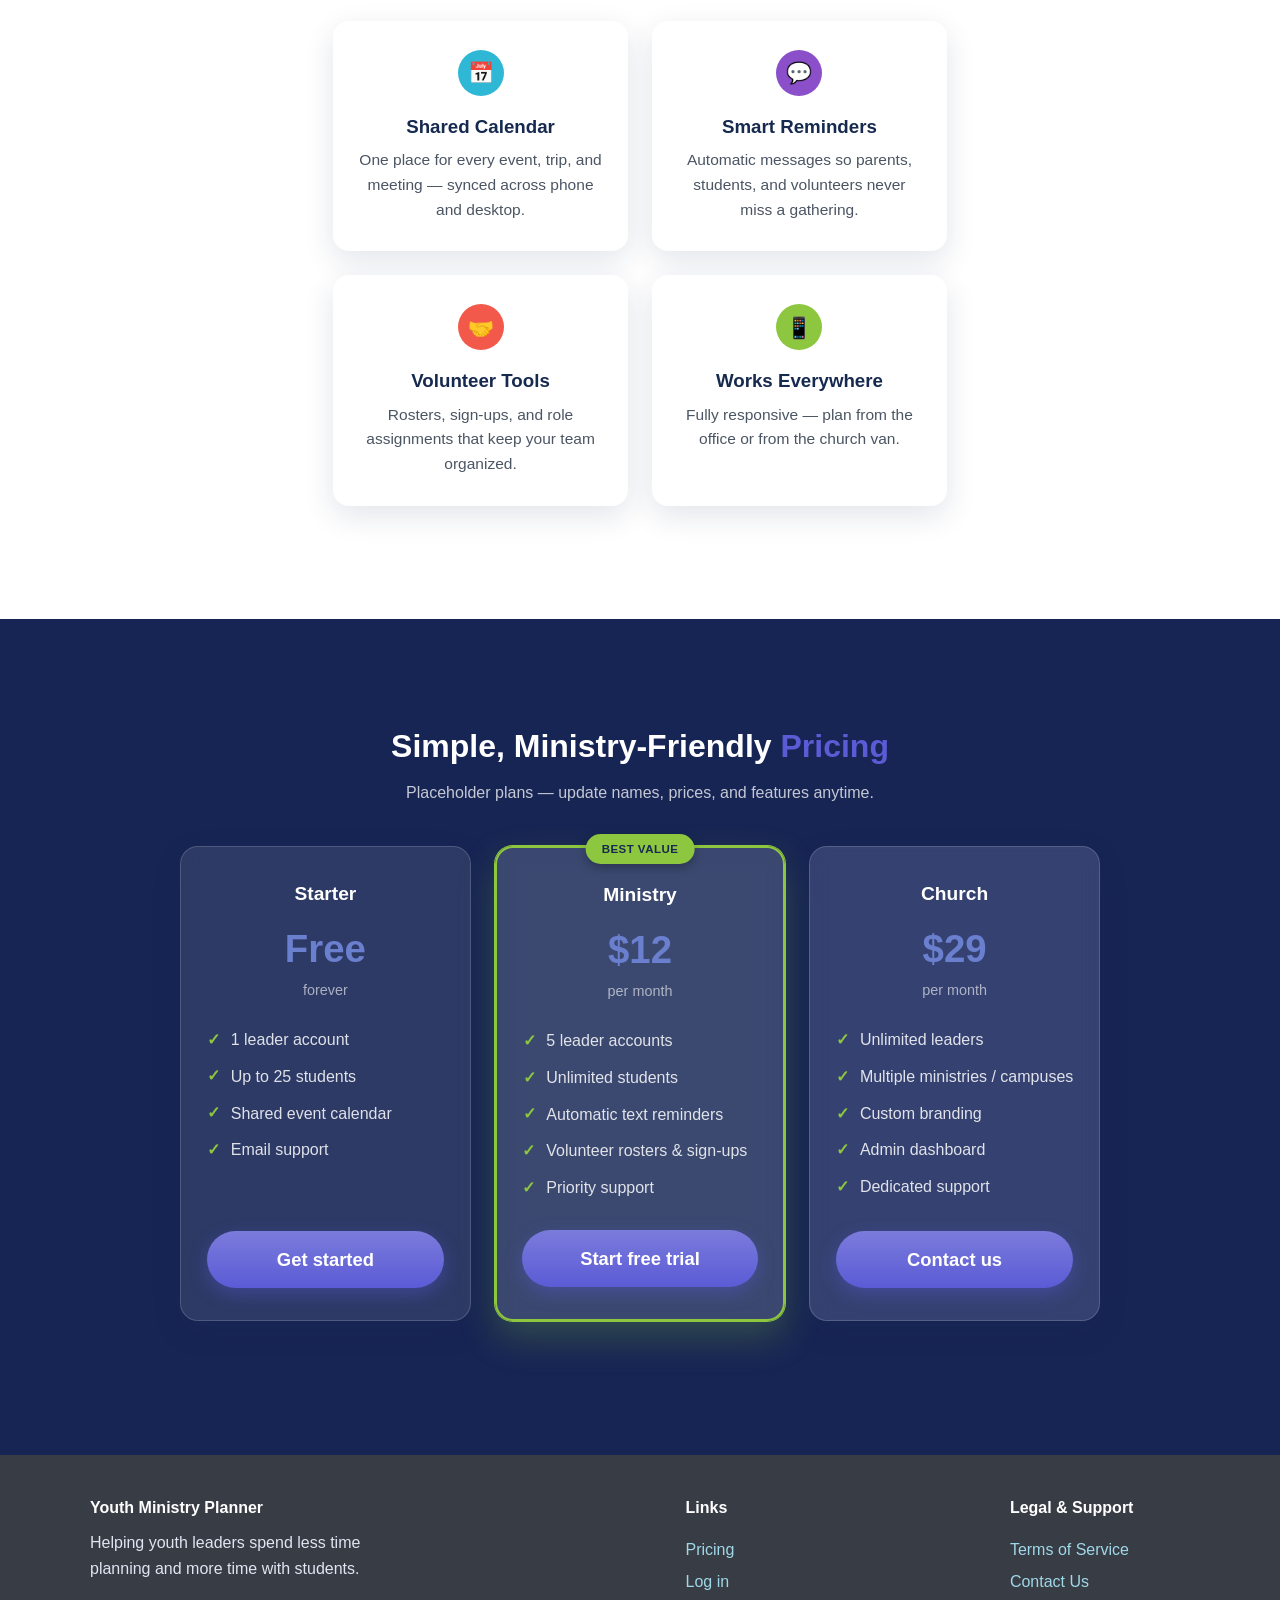
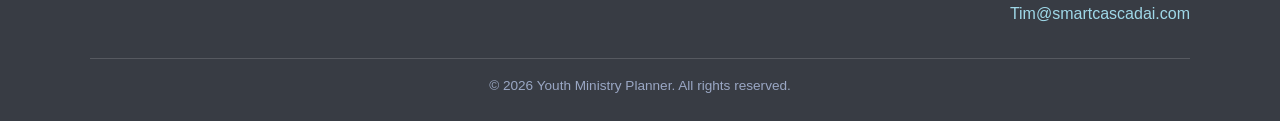
==== commit b4e931b4: "Updated Page to have new YMP structure This is the new YMP landing page.  The images, gifs, and pric" ====
--- a/index.html
+++ b/index.html
@@ -1,1345 +1,206 @@
 <!DOCTYPE html>
-<html>
-
+<html lang="en" class="home">
 <head>
-  <!-- Basic -->
-  <meta charset="utf-8" />
-  <meta http-equiv="X-UA-Compatible" content="IE=edge" />
-  <!-- Mobile Metas -->
-  <meta name="viewport" content="width=device-width, initial-scale=1, shrink-to-fit=no" />
-  <!-- Site Metas -->
-  <meta name="keywords" content="" />
-  <meta name="description" content="" />
-  <meta name="author" content="" />
-  <link rel="shortcut icon" href="images/favicon.png" type="">
-
-  <title> Smart Cascadia </title>
-
-  <!-- bootstrap core css -->
-  <link rel="stylesheet" type="text/css" href="css/bootstrap.css" />
-
-  <!--owl slider stylesheet -->
-  <link rel="stylesheet" type="text/css" href="https://cdnjs.cloudflare.com/ajax/libs/OwlCarousel2/2.3.4/assets/owl.carousel.min.css" />
-  <!-- nice select  -->
-  <link rel="stylesheet" href="https://cdnjs.cloudflare.com/ajax/libs/jquery-nice-select/1.1.0/css/nice-select.min.css" integrity="sha512-CruCP+TD3yXzlvvijET8wV5WxxEh5H8P4cmz0RFbKK6FlZ2sYl3AEsKlLPHbniXKSrDdFewhbmBK5skbdsASbQ==" crossorigin="anonymous" />
-  <!-- font awesome style -->
-  <link href="css/font-awesome.min.css" rel="stylesheet" />
-
-  <!-- Custom styles for this template -->
-  <link href="css/style.css" rel="stylesheet" />
-  <!-- responsive style -->
-  <link href="css/responsive.css" rel="stylesheet" />
-
+<meta charset="UTF-8">
+<meta name="viewport" content="width=device-width, initial-scale=1.0">
+<title>Youth Ministry Planner</title>
+<link rel="icon" href="Images/logos/logo-icon.png">
+<link rel="stylesheet" href="styles.css">
 </head>
-
-<body>
-
-  <div class="hero_area">
-    <div class="bg-box">
-      <img src="images/hero-bg.jpg" alt="">
-    </div>
-    <!-- header section strats -->
-    <header class="header_section">
-      <div class="container">
-        <nav class="navbar navbar-expand-lg custom_nav-container ">
-          <a class="navbar-brand" href="index.html">
-            <span>
-              Smart Cascadia Logo
-            </span>
-          </a>
-
-          <button class="navbar-toggler" type="button" data-toggle="collapse" data-target="#navbarSupportedContent" aria-controls="navbarSupportedContent" aria-expanded="false" aria-label="Toggle navigation">
-            <span class=""> </span>
-          </button>
-
-          <div class="collapse navbar-collapse" id="navbarSupportedContent">
-            <ul class="navbar-nav  mx-auto ">
-              <li class="nav-item active">
-                <a class="nav-link" href="index.html">Home <span class="sr-only">(current)</span></a>
-              </li>
-              <li class="nav-item">
-                <a class="nav-link" href="menu.html">Menu</a>
-              </li>
-              <li class="nav-item">
-                <a class="nav-link" href="about.html">About</a>
-              </li>
-              <li class="nav-item">
-                <a class="nav-link" href="book.html">Book Table</a>
-              </li>
-            </ul>
-            <div class="user_option">
-              <a href="" class="user_link">
-                <i class="fa fa-user" aria-hidden="true"></i>
-              </a>
-              <a class="cart_link" href="#">
-                <svg version="1.1" id="Capa_1" xmlns="http://www.w3.org/2000/svg" xmlns:xlink="http://www.w3.org/1999/xlink" x="0px" y="0px" viewBox="0 0 456.029 456.029" style="enable-background:new 0 0 456.029 456.029;" xml:space="preserve">
-                  <g>
-                    <g>
-                      <path d="M345.6,338.862c-29.184,0-53.248,23.552-53.248,53.248c0,29.184,23.552,53.248,53.248,53.248
-                   c29.184,0,53.248-23.552,53.248-53.248C398.336,362.926,374.784,338.862,345.6,338.862z" />
-                    </g>
-                  </g>
-                  <g>
-                    <g>
-                      <path d="M439.296,84.91c-1.024,0-2.56-0.512-4.096-0.512H112.64l-5.12-34.304C104.448,27.566,84.992,10.67,61.952,10.67H20.48
-                   C9.216,10.67,0,19.886,0,31.15c0,11.264,9.216,20.48,20.48,20.48h41.472c2.56,0,4.608,2.048,5.12,4.608l31.744,216.064
-                   c4.096,27.136,27.648,47.616,55.296,47.616h212.992c26.624,0,49.664-18.944,55.296-45.056l33.28-166.4
-                   C457.728,97.71,450.56,86.958,439.296,84.91z" />
-                    </g>
-                  </g>
-                  <g>
-                    <g>
-                      <path d="M215.04,389.55c-1.024-28.16-24.576-50.688-52.736-50.688c-29.696,1.536-52.224,26.112-51.2,55.296
-                   c1.024,28.16,24.064,50.688,52.224,50.688h1.024C193.536,443.31,216.576,418.734,215.04,389.55z" />
-                    </g>
-                  </g>
-                  <g>
-                  </g>
-                  <g>
-                  </g>
-                  <g>
-                  </g>
-                  <g>
-                  </g>
-                  <g>
-                  </g>
-                  <g>
-                  </g>
-                  <g>
-                  </g>
-                  <g>
-                  </g>
-                  <g>
-                  </g>
-                  <g>
-                  </g>
-                  <g>
-                  </g>
-                  <g>
-                  </g>
-                  <g>
-                  </g>
-                  <g>
-                  </g>
-                  <g>
-                  </g>
-                </svg>
-              </a>
-              <form class="form-inline">
-                <button class="btn  my-2 my-sm-0 nav_search-btn" type="submit">
-                  <i class="fa fa-search" aria-hidden="true"></i>
-                </button>
-              </form>
-              <a href="" class="order_online">
-                Order Online
-              </a>
-            </div>
-          </div>
-        </nav>
-      </div>
-    </header>
-    <!-- end header section -->
-    <!-- slider section -->
-    <section class="slider_section ">
-      <div id="customCarousel1" class="carousel slide" data-ride="carousel">
-        <div class="carousel-inner">
-          <div class="carousel-item active">
-            <div class="container ">
-              <div class="row">
-                <div class="col-md-7 col-lg-6 ">
-                  <div class="detail-box">
-                    <h1>
-                      Nice Text For App #01
-                    </h1>
-                    <p>
-                      #01 Doloremque, itaque aperiam facilis rerum, commodi, temporibus sapiente ad mollitia laborum quam quisquam esse error unde. Tempora ex doloremque, labore, sunt repellat dolore, iste magni quos nihil ducimus libero ipsam.
-                    </p>
-                    <div class="btn-box">
-                      <a href="" class="btn1">
-                        Install
-                      </a>
-                    </div>
-                  </div>
-                </div>
-              </div>
-            </div>
-          </div>
-          <div class="carousel-item ">
-            <div class="container ">
-              <div class="row">
-                <div class="col-md-7 col-lg-6 ">
-                  <div class="detail-box">
-                    <h1>
-                      Youth Ministry Planner #02
-                    </h1>
-                    <p>
-                      #02 Text Paragraph Youth Ministy Planner is Smart Cascadia's newest addition to the toolkit suite, built with careful planning this text is a test and I need to fill out more space in the experiement website.
-                    </p>
-                    <div class="btn-box">
-                      <a href="" class="btn1">
-                        Install
-                      </a>
-                    </div>
-                  </div>
-                </div>
-              </div>
-            </div>
-          </div>
-          <div class="carousel-item">
-            <div class="container ">
-              <div class="row">
-                <div class="col-md-7 col-lg-6 ">
-                  <div class="detail-box">
-                    <h1>
-                      Fast Food Restaurant
-                    </h1>
-                    <p>
-                      Doloremque, itaque aperiam facilis rerum, commodi, temporibus sapiente ad mollitia laborum quam quisquam esse error unde. Tempora ex doloremque, labore, sunt repellat dolore, iste magni quos nihil ducimus libero ipsam.
-                    </p>
-                    <div class="btn-box">
-                      <a href="" class="btn1">
-                        Install
-                      </a>
-                    </div>
-                  </div>
-                </div>
-              </div>
-            </div>
-          </div>
-        </div>
-        <div class="container">
-          <ol class="carousel-indicators">
-            <li data-target="#customCarousel1" data-slide-to="0" class="active"></li>
-            <li data-target="#customCarousel1" data-slide-to="1"></li>
-            <li data-target="#customCarousel1" data-slide-to="2"></li>
-          </ol>
-        </div>
-      </div>
-
-    </section>
-    <!-- end slider section -->
-  </div>
-
-  <!-- offer section -->
-
-  <section class="offer_section layout_padding-bottom">
-    <div class="offer_container">
-      <div class="container ">
-        <div class="row">
-          <div class="col-md-6  ">
-            <div class="box ">
-              <div class="img-box">
-                <img src="images/o1.jpg" alt="">
-              </div>
-              <div class="detail-box">
-                <h5>
-                  Tasty Thursdays
-                </h5>
-                <h6>
-                  <span>20%</span> Off
-                </h6>
-                <a href="">
-                  Order NowSVG TEST <svg version="1.1" id="Capa_1" xmlns="http://www.w3.org/2000/svg" xmlns:xlink="http://www.w3.org/1999/xlink" x="0px" y="0px" viewBox="0 0 456.029 456.029" style="enable-background:new 0 0 456.029 456.029;" xml:space="preserve">
-                    <g>
-                      <g>
-                        <path d="M345.6,338.862c-29.184,0-53.248,23.552-53.248,53.248c0,29.184,23.552,53.248,53.248,53.248
-                     c29.184,0,53.248-23.552,53.248-53.248C398.336,362.926,374.784,338.862,345.6,338.862z" />
-                      </g>
-                    </g>
-                    <g>
-                      <g>
-                        <path d="M439.296,84.91c-1.024,0-2.56-0.512-4.096-0.512H112.64l-5.12-34.304C104.448,27.566,84.992,10.67,61.952,10.67H20.48
-                     C9.216,10.67,0,19.886,0,31.15c0,11.264,9.216,20.48,20.48,20.48h41.472c2.56,0,4.608,2.048,5.12,4.608l31.744,216.064
-                     c4.096,27.136,27.648,47.616,55.296,47.616h212.992c26.624,0,49.664-18.944,55.296-45.056l33.28-166.4
-                     C457.728,97.71,450.56,86.958,439.296,84.91z" />
-                      </g>
-                    </g>
-                    <g>
-                      <g>
-                        <path d="M215.04,389.55c-1.024-28.16-24.576-50.688-52.736-50.688c-29.696,1.536-52.224,26.112-51.2,55.296
-                     c1.024,28.16,24.064,50.688,52.224,50.688h1.024C193.536,443.31,216.576,418.734,215.04,389.55z" />
-                      </g>
-                    </g>
-                    <g>
-                    </g>
-                    <g>
-                    </g>
-                    <g>
-                    </g>
-                    <g>
-                    </g>
-                    <g>
-                    </g>
-                    <g>
-                    </g>
-                    <g>
-                    </g>
-                    <g>
-                    </g>
-                    <g>
-                    </g>
-                    <g>
-                    </g>
-                    <g>
-                    </g>
-                    <g>
-                    </g>
-                    <g>
-                    </g>
-                    <g>
-                    </g>
-                    <g>
-                    </g>
-                  </svg>
-                </a>
-              </div>
-            </div>
-          </div>
-          <div class="col-md-6  ">
-            <div class="box ">
-              <div class="img-box">
-                <img src="images/o2.jpg" alt="">
-              </div>
-              <div class="detail-box">
-                <h5>
-                  Pizza Days
-                </h5>
-                <h6>
-                  <span>15%</span> Off
-                </h6>
-                <a href="">
-                  Order Now <svg version="1.1" id="Capa_1" xmlns="http://www.w3.org/2000/svg" xmlns:xlink="http://www.w3.org/1999/xlink" x="0px" y="0px" viewBox="0 0 456.029 456.029" style="enable-background:new 0 0 456.029 456.029;" xml:space="preserve">
-                    <g>
-                      <g>
-                        <path d="M345.6,338.862c-29.184,0-53.248,23.552-53.248,53.248c0,29.184,23.552,53.248,53.248,53.248
-                     c29.184,0,53.248-23.552,53.248-53.248C398.336,362.926,374.784,338.862,345.6,338.862z" />
-                      </g>
-                    </g>
-                    <g>
-                      <g>
-                        <path d="M439.296,84.91c-1.024,0-2.56-0.512-4.096-0.512H112.64l-5.12-34.304C104.448,27.566,84.992,10.67,61.952,10.67H20.48
-                     C9.216,10.67,0,19.886,0,31.15c0,11.264,9.216,20.48,20.48,20.48h41.472c2.56,0,4.608,2.048,5.12,4.608l31.744,216.064
-                     c4.096,27.136,27.648,47.616,55.296,47.616h212.992c26.624,0,49.664-18.944,55.296-45.056l33.28-166.4
-                     C457.728,97.71,450.56,86.958,439.296,84.91z" />
-                      </g>
-                    </g>
-                    <g>
-                      <g>
-                        <path d="M215.04,389.55c-1.024-28.16-24.576-50.688-52.736-50.688c-29.696,1.536-52.224,26.112-51.2,55.296
-                     c1.024,28.16,24.064,50.688,52.224,50.688h1.024C193.536,443.31,216.576,418.734,215.04,389.55z" />
-                      </g>
-                    </g>
-                    <g>
-                    </g>
-                    <g>
-                    </g>
-                    <g>
-                    </g>
-                    <g>
-                    </g>
-                    <g>
-                    </g>
-                    <g>
-                    </g>
-                    <g>
-                    </g>
-                    <g>
-                    </g>
-                    <g>
-                    </g>
-                    <g>
-                    </g>
-                    <g>
-                    </g>
-                    <g>
-                    </g>
-                    <g>
-                    </g>
-                    <g>
-                    </g>
-                    <g>
-                    </g>
-                  </svg>
-                </a>
-              </div>
-            </div>
-          </div>
-        </div>
-      </div>
-    </div>
-  </section>
-
-  <!-- end offer section -->
-
-  <!-- food section -->
-
-  <section class="food_section layout_padding-bottom">
-    <div class="container">
-      <div class="heading_container heading_center">
-        <h2>
-          Our Menu
-        </h2>
-      </div>
-
-      <ul class="filters_menu">
-        <li class="active" data-filter="*">All</li>
-        <li data-filter=".burger">Burger</li>
-        <li data-filter=".pizza">Pizza</li>
-        <li data-filter=".pasta">Pasta</li>
-        <li data-filter=".fries">Fries</li>
-      </ul>
-
-      <div class="filters-content">
-        <div class="row grid">
-          <div class="col-sm-6 col-lg-4 all pizza">
-            <div class="box">
-              <div>
-                <div class="img-box">
-                  <img src="images/f1.png" alt="">
-                </div>
-                <div class="detail-box">
-                  <h5>
-                    Delicious Pizza
-                  </h5>
-                  <p>
-                    Veniam debitis quaerat officiis quasi cupiditate quo, quisquam velit, magnam voluptatem repellendus sed eaque
-                  </p>
-                  <div class="options">
-                    <h6>
-                      $20
-                    </h6>
-                    <a href="">
-                      <svg version="1.1" id="Capa_1" xmlns="http://www.w3.org/2000/svg" xmlns:xlink="http://www.w3.org/1999/xlink" x="0px" y="0px" viewBox="0 0 456.029 456.029" style="enable-background:new 0 0 456.029 456.029;" xml:space="preserve">
-                        <g>
-                          <g>
-                            <path d="M345.6,338.862c-29.184,0-53.248,23.552-53.248,53.248c0,29.184,23.552,53.248,53.248,53.248
-                         c29.184,0,53.248-23.552,53.248-53.248C398.336,362.926,374.784,338.862,345.6,338.862z" />
-                          </g>
-                        </g>
-                        <g>
-                          <g>
-                            <path d="M439.296,84.91c-1.024,0-2.56-0.512-4.096-0.512H112.64l-5.12-34.304C104.448,27.566,84.992,10.67,61.952,10.67H20.48
-                         C9.216,10.67,0,19.886,0,31.15c0,11.264,9.216,20.48,20.48,20.48h41.472c2.56,0,4.608,2.048,5.12,4.608l31.744,216.064
-                         c4.096,27.136,27.648,47.616,55.296,47.616h212.992c26.624,0,49.664-18.944,55.296-45.056l33.28-166.4
-                         C457.728,97.71,450.56,86.958,439.296,84.91z" />
-                          </g>
-                        </g>
-                        <g>
-                          <g>
-                            <path d="M215.04,389.55c-1.024-28.16-24.576-50.688-52.736-50.688c-29.696,1.536-52.224,26.112-51.2,55.296
-                         c1.024,28.16,24.064,50.688,52.224,50.688h1.024C193.536,443.31,216.576,418.734,215.04,389.55z" />
-                          </g>
-                        </g>
-                        <g>
-                        </g>
-                        <g>
-                        </g>
-                        <g>
-                        </g>
-                        <g>
-                        </g>
-                        <g>
-                        </g>
-                        <g>
-                        </g>
-                        <g>
-                        </g>
-                        <g>
-                        </g>
-                        <g>
-                        </g>
-                        <g>
-                        </g>
-                        <g>
-                        </g>
-                        <g>
-                        </g>
-                        <g>
-                        </g>
-                        <g>
-                        </g>
-                        <g>
-                        </g>
-                      </svg>
-                    </a>
-                  </div>
-                </div>
-              </div>
-            </div>
-          </div>
-          <div class="col-sm-6 col-lg-4 all burger">
-            <div class="box">
-              <div>
-                <div class="img-box">
-                  <img src="images/f2.png" alt="">
-                </div>
-                <div class="detail-box">
-                  <h5>
-                    Delicious Burger
-                  </h5>
-                  <p>
-                    Veniam debitis quaerat officiis quasi cupiditate quo, quisquam velit, magnam voluptatem repellendus sed eaque
-                  </p>
-                  <div class="options">
-                    <h6>
-                      $15
-                    </h6>
-                    <a href="">
-                      <svg version="1.1" id="Capa_1" xmlns="http://www.w3.org/2000/svg" xmlns:xlink="http://www.w3.org/1999/xlink" x="0px" y="0px" viewBox="0 0 456.029 456.029" style="enable-background:new 0 0 456.029 456.029;" xml:space="preserve">
-                        <g>
-                          <g>
-                            <path d="M345.6,338.862c-29.184,0-53.248,23.552-53.248,53.248c0,29.184,23.552,53.248,53.248,53.248
-                         c29.184,0,53.248-23.552,53.248-53.248C398.336,362.926,374.784,338.862,345.6,338.862z" />
-                          </g>
-                        </g>
-                        <g>
-                          <g>
-                            <path d="M439.296,84.91c-1.024,0-2.56-0.512-4.096-0.512H112.64l-5.12-34.304C104.448,27.566,84.992,10.67,61.952,10.67H20.48
-                         C9.216,10.67,0,19.886,0,31.15c0,11.264,9.216,20.48,20.48,20.48h41.472c2.56,0,4.608,2.048,5.12,4.608l31.744,216.064
-                         c4.096,27.136,27.648,47.616,55.296,47.616h212.992c26.624,0,49.664-18.944,55.296-45.056l33.28-166.4
-                         C457.728,97.71,450.56,86.958,439.296,84.91z" />
-                          </g>
-                        </g>
-                        <g>
-                          <g>
-                            <path d="M215.04,389.55c-1.024-28.16-24.576-50.688-52.736-50.688c-29.696,1.536-52.224,26.112-51.2,55.296
-                         c1.024,28.16,24.064,50.688,52.224,50.688h1.024C193.536,443.31,216.576,418.734,215.04,389.55z" />
-                          </g>
-                        </g>
-                        <g>
-                        </g>
-                        <g>
-                        </g>
-                        <g>
-                        </g>
-                        <g>
-                        </g>
-                        <g>
-                        </g>
-                        <g>
-                        </g>
-                        <g>
-                        </g>
-                        <g>
-                        </g>
-                        <g>
-                        </g>
-                        <g>
-                        </g>
-                        <g>
-                        </g>
-                        <g>
-                        </g>
-                        <g>
-                        </g>
-                        <g>
-                        </g>
-                        <g>
-                        </g>
-                      </svg>
-                    </a>
-                  </div>
-                </div>
-              </div>
-            </div>
-          </div>
-          <div class="col-sm-6 col-lg-4 all pizza">
-            <div class="box">
-              <div>
-                <div class="img-box">
-                  <img src="images/f3.png" alt="">
-                </div>
-                <div class="detail-box">
-                  <h5>
-                    Delicious Pizza
-                  </h5>
-                  <p>
-                    Veniam debitis quaerat officiis quasi cupiditate quo, quisquam velit, magnam voluptatem repellendus sed eaque
-                  </p>
-                  <div class="options">
-                    <h6>
-                      $17
-                    </h6>
-                    <a href="">
-                      <svg version="1.1" id="Capa_1" xmlns="http://www.w3.org/2000/svg" xmlns:xlink="http://www.w3.org/1999/xlink" x="0px" y="0px" viewBox="0 0 456.029 456.029" style="enable-background:new 0 0 456.029 456.029;" xml:space="preserve">
-                        <g>
-                          <g>
-                            <path d="M345.6,338.862c-29.184,0-53.248,23.552-53.248,53.248c0,29.184,23.552,53.248,53.248,53.248
-                         c29.184,0,53.248-23.552,53.248-53.248C398.336,362.926,374.784,338.862,345.6,338.862z" />
-                          </g>
-                        </g>
-                        <g>
-                          <g>
-                            <path d="M439.296,84.91c-1.024,0-2.56-0.512-4.096-0.512H112.64l-5.12-34.304C104.448,27.566,84.992,10.67,61.952,10.67H20.48
-                         C9.216,10.67,0,19.886,0,31.15c0,11.264,9.216,20.48,20.48,20.48h41.472c2.56,0,4.608,2.048,5.12,4.608l31.744,216.064
-                         c4.096,27.136,27.648,47.616,55.296,47.616h212.992c26.624,0,49.664-18.944,55.296-45.056l33.28-166.4
-                         C457.728,97.71,450.56,86.958,439.296,84.91z" />
-                          </g>
-                        </g>
-                        <g>
-                          <g>
-                            <path d="M215.04,389.55c-1.024-28.16-24.576-50.688-52.736-50.688c-29.696,1.536-52.224,26.112-51.2,55.296
-                         c1.024,28.16,24.064,50.688,52.224,50.688h1.024C193.536,443.31,216.576,418.734,215.04,389.55z" />
-                          </g>
-                        </g>
-                        <g>
-                        </g>
-                        <g>
-                        </g>
-                        <g>
-                        </g>
-                        <g>
-                        </g>
-                        <g>
-                        </g>
-                        <g>
-                        </g>
-                        <g>
-                        </g>
-                        <g>
-                        </g>
-                        <g>
-                        </g>
-                        <g>
-                        </g>
-                        <g>
-                        </g>
-                        <g>
-                        </g>
-                        <g>
-                        </g>
-                        <g>
-                        </g>
-                        <g>
-                        </g>
-                      </svg>
-                    </a>
-                  </div>
-                </div>
-              </div>
-            </div>
-          </div>
-          <div class="col-sm-6 col-lg-4 all pasta">
-            <div class="box">
-              <div>
-                <div class="img-box">
-                  <img src="images/f4.png" alt="">
-                </div>
-                <div class="detail-box">
-                  <h5>
-                    Delicious Pasta
-                  </h5>
-                  <p>
-                    Veniam debitis quaerat officiis quasi cupiditate quo, quisquam velit, magnam voluptatem repellendus sed eaque
-                  </p>
-                  <div class="options">
-                    <h6>
-                      $18
-                    </h6>
-                    <a href="">
-                      <svg version="1.1" id="Capa_1" xmlns="http://www.w3.org/2000/svg" xmlns:xlink="http://www.w3.org/1999/xlink" x="0px" y="0px" viewBox="0 0 456.029 456.029" style="enable-background:new 0 0 456.029 456.029;" xml:space="preserve">
-                        <g>
-                          <g>
-                            <path d="M345.6,338.862c-29.184,0-53.248,23.552-53.248,53.248c0,29.184,23.552,53.248,53.248,53.248
-                         c29.184,0,53.248-23.552,53.248-53.248C398.336,362.926,374.784,338.862,345.6,338.862z" />
-                          </g>
-                        </g>
-                        <g>
-                          <g>
-                            <path d="M439.296,84.91c-1.024,0-2.56-0.512-4.096-0.512H112.64l-5.12-34.304C104.448,27.566,84.992,10.67,61.952,10.67H20.48
-                         C9.216,10.67,0,19.886,0,31.15c0,11.264,9.216,20.48,20.48,20.48h41.472c2.56,0,4.608,2.048,5.12,4.608l31.744,216.064
-                         c4.096,27.136,27.648,47.616,55.296,47.616h212.992c26.624,0,49.664-18.944,55.296-45.056l33.28-166.4
-                         C457.728,97.71,450.56,86.958,439.296,84.91z" />
-                          </g>
-                        </g>
-                        <g>
-                          <g>
-                            <path d="M215.04,389.55c-1.024-28.16-24.576-50.688-52.736-50.688c-29.696,1.536-52.224,26.112-51.2,55.296
-                         c1.024,28.16,24.064,50.688,52.224,50.688h1.024C193.536,443.31,216.576,418.734,215.04,389.55z" />
-                          </g>
-                        </g>
-                        <g>
-                        </g>
-                        <g>
-                        </g>
-                        <g>
-                        </g>
-                        <g>
-                        </g>
-                        <g>
-                        </g>
-                        <g>
-                        </g>
-                        <g>
-                        </g>
-                        <g>
-                        </g>
-                        <g>
-                        </g>
-                        <g>
-                        </g>
-                        <g>
-                        </g>
-                        <g>
-                        </g>
-                        <g>
-                        </g>
-                        <g>
-                        </g>
-                        <g>
-                        </g>
-                      </svg>
-                    </a>
-                  </div>
-                </div>
-              </div>
-            </div>
-          </div>
-          <div class="col-sm-6 col-lg-4 all fries">
-            <div class="box">
-              <div>
-                <div class="img-box">
-                  <img src="images/f5.png" alt="">
-                </div>
-                <div class="detail-box">
-                  <h5>
-                    French Fries
-                  </h5>
-                  <p>
-                    Veniam debitis quaerat officiis quasi cupiditate quo, quisquam velit, magnam voluptatem repellendus sed eaque
-                  </p>
-                  <div class="options">
-                    <h6>
-                      $10
-                    </h6>
-                    <a href="">
-                      <svg version="1.1" id="Capa_1" xmlns="http://www.w3.org/2000/svg" xmlns:xlink="http://www.w3.org/1999/xlink" x="0px" y="0px" viewBox="0 0 456.029 456.029" style="enable-background:new 0 0 456.029 456.029;" xml:space="preserve">
-                        <g>
-                          <g>
-                            <path d="M345.6,338.862c-29.184,0-53.248,23.552-53.248,53.248c0,29.184,23.552,53.248,53.248,53.248
-                         c29.184,0,53.248-23.552,53.248-53.248C398.336,362.926,374.784,338.862,345.6,338.862z" />
-                          </g>
-                        </g>
-                        <g>
-                          <g>
-                            <path d="M439.296,84.91c-1.024,0-2.56-0.512-4.096-0.512H112.64l-5.12-34.304C104.448,27.566,84.992,10.67,61.952,10.67H20.48
-                         C9.216,10.67,0,19.886,0,31.15c0,11.264,9.216,20.48,20.48,20.48h41.472c2.56,0,4.608,2.048,5.12,4.608l31.744,216.064
-                         c4.096,27.136,27.648,47.616,55.296,47.616h212.992c26.624,0,49.664-18.944,55.296-45.056l33.28-166.4
-                         C457.728,97.71,450.56,86.958,439.296,84.91z" />
-                          </g>
-                        </g>
-                        <g>
-                          <g>
-                            <path d="M215.04,389.55c-1.024-28.16-24.576-50.688-52.736-50.688c-29.696,1.536-52.224,26.112-51.2,55.296
-                         c1.024,28.16,24.064,50.688,52.224,50.688h1.024C193.536,443.31,216.576,418.734,215.04,389.55z" />
-                          </g>
-                        </g>
-                        <g>
-                        </g>
-                        <g>
-                        </g>
-                        <g>
-                        </g>
-                        <g>
-                        </g>
-                        <g>
-                        </g>
-                        <g>
-                        </g>
-                        <g>
-                        </g>
-                        <g>
-                        </g>
-                        <g>
-                        </g>
-                        <g>
-                        </g>
-                        <g>
-                        </g>
-                        <g>
-                        </g>
-                        <g>
-                        </g>
-                        <g>
-                        </g>
-                        <g>
-                        </g>
-                      </svg>
-                    </a>
-                  </div>
-                </div>
-              </div>
-            </div>
-          </div>
-          <div class="col-sm-6 col-lg-4 all pizza">
-            <div class="box">
-              <div>
-                <div class="img-box">
-                  <img src="images/f6.png" alt="">
-                </div>
-                <div class="detail-box">
-                  <h5>
-                    Delicious Pizza
-                  </h5>
-                  <p>
-                    Veniam debitis quaerat officiis quasi cupiditate quo, quisquam velit, magnam voluptatem repellendus sed eaque
-                  </p>
-                  <div class="options">
-                    <h6>
-                      $15
-                    </h6>
-                    <a href="">
-                      <svg version="1.1" id="Capa_1" xmlns="http://www.w3.org/2000/svg" xmlns:xlink="http://www.w3.org/1999/xlink" x="0px" y="0px" viewBox="0 0 456.029 456.029" style="enable-background:new 0 0 456.029 456.029;" xml:space="preserve">
-                        <g>
-                          <g>
-                            <path d="M345.6,338.862c-29.184,0-53.248,23.552-53.248,53.248c0,29.184,23.552,53.248,53.248,53.248
-                         c29.184,0,53.248-23.552,53.248-53.248C398.336,362.926,374.784,338.862,345.6,338.862z" />
-                          </g>
-                        </g>
-                        <g>
-                          <g>
-                            <path d="M439.296,84.91c-1.024,0-2.56-0.512-4.096-0.512H112.64l-5.12-34.304C104.448,27.566,84.992,10.67,61.952,10.67H20.48
-                         C9.216,10.67,0,19.886,0,31.15c0,11.264,9.216,20.48,20.48,20.48h41.472c2.56,0,4.608,2.048,5.12,4.608l31.744,216.064
-                         c4.096,27.136,27.648,47.616,55.296,47.616h212.992c26.624,0,49.664-18.944,55.296-45.056l33.28-166.4
-                         C457.728,97.71,450.56,86.958,439.296,84.91z" />
-                          </g>
-                        </g>
-                        <g>
-                          <g>
-                            <path d="M215.04,389.55c-1.024-28.16-24.576-50.688-52.736-50.688c-29.696,1.536-52.224,26.112-51.2,55.296
-                         c1.024,28.16,24.064,50.688,52.224,50.688h1.024C193.536,443.31,216.576,418.734,215.04,389.55z" />
-                          </g>
-                        </g>
-                        <g>
-                        </g>
-                        <g>
-                        </g>
-                        <g>
-                        </g>
-                        <g>
-                        </g>
-                        <g>
-                        </g>
-                        <g>
-                        </g>
-                        <g>
-                        </g>
-                        <g>
-                        </g>
-                        <g>
-                        </g>
-                        <g>
-                        </g>
-                        <g>
-                        </g>
-                        <g>
-                        </g>
-                        <g>
-                        </g>
-                        <g>
-                        </g>
-                        <g>
-                        </g>
-                      </svg>
-                    </a>
-                  </div>
-                </div>
-              </div>
-            </div>
-          </div>
-          <div class="col-sm-6 col-lg-4 all burger">
-            <div class="box">
-              <div>
-                <div class="img-box">
-                  <img src="images/f7.png" alt="">
-                </div>
-                <div class="detail-box">
-                  <h5>
-                    Tasty Burger
-                  </h5>
-                  <p>
-                    Veniam debitis quaerat officiis quasi cupiditate quo, quisquam velit, magnam voluptatem repellendus sed eaque
-                  </p>
-                  <div class="options">
-                    <h6>
-                      $12
-                    </h6>
-                    <a href="">
-                      <svg version="1.1" id="Capa_1" xmlns="http://www.w3.org/2000/svg" xmlns:xlink="http://www.w3.org/1999/xlink" x="0px" y="0px" viewBox="0 0 456.029 456.029" style="enable-background:new 0 0 456.029 456.029;" xml:space="preserve">
-                        <g>
-                          <g>
-                            <path d="M345.6,338.862c-29.184,0-53.248,23.552-53.248,53.248c0,29.184,23.552,53.248,53.248,53.248
-                         c29.184,0,53.248-23.552,53.248-53.248C398.336,362.926,374.784,338.862,345.6,338.862z" />
-                          </g>
-                        </g>
-                        <g>
-                          <g>
-                            <path d="M439.296,84.91c-1.024,0-2.56-0.512-4.096-0.512H112.64l-5.12-34.304C104.448,27.566,84.992,10.67,61.952,10.67H20.48
-                         C9.216,10.67,0,19.886,0,31.15c0,11.264,9.216,20.48,20.48,20.48h41.472c2.56,0,4.608,2.048,5.12,4.608l31.744,216.064
-                         c4.096,27.136,27.648,47.616,55.296,47.616h212.992c26.624,0,49.664-18.944,55.296-45.056l33.28-166.4
-                         C457.728,97.71,450.56,86.958,439.296,84.91z" />
-                          </g>
-                        </g>
-                        <g>
-                          <g>
-                            <path d="M215.04,389.55c-1.024-28.16-24.576-50.688-52.736-50.688c-29.696,1.536-52.224,26.112-51.2,55.296
-                         c1.024,28.16,24.064,50.688,52.224,50.688h1.024C193.536,443.31,216.576,418.734,215.04,389.55z" />
-                          </g>
-                        </g>
-                        <g>
-                        </g>
-                        <g>
-                        </g>
-                        <g>
-                        </g>
-                        <g>
-                        </g>
-                        <g>
-                        </g>
-                        <g>
-                        </g>
-                        <g>
-                        </g>
-                        <g>
-                        </g>
-                        <g>
-                        </g>
-                        <g>
-                        </g>
-                        <g>
-                        </g>
-                        <g>
-                        </g>
-                        <g>
-                        </g>
-                        <g>
-                        </g>
-                        <g>
-                        </g>
-                      </svg>
-                    </a>
-                  </div>
-                </div>
-              </div>
-            </div>
-          </div>
-          <div class="col-sm-6 col-lg-4 all burger">
-            <div class="box">
-              <div>
-                <div class="img-box">
-                  <img src="images/f8.png" alt="">
-                </div>
-                <div class="detail-box">
-                  <h5>
-                    Tasty Burger
-                  </h5>
-                  <p>
-                    Veniam debitis quaerat officiis quasi cupiditate quo, quisquam velit, magnam voluptatem repellendus sed eaque
-                  </p>
-                  <div class="options">
-                    <h6>
-                      $14
-                    </h6>
-                    <a href="">
-                      <svg version="1.1" id="Capa_1" xmlns="http://www.w3.org/2000/svg" xmlns:xlink="http://www.w3.org/1999/xlink" x="0px" y="0px" viewBox="0 0 456.029 456.029" style="enable-background:new 0 0 456.029 456.029;" xml:space="preserve">
-                        <g>
-                          <g>
-                            <path d="M345.6,338.862c-29.184,0-53.248,23.552-53.248,53.248c0,29.184,23.552,53.248,53.248,53.248
-                         c29.184,0,53.248-23.552,53.248-53.248C398.336,362.926,374.784,338.862,345.6,338.862z" />
-                          </g>
-                        </g>
-                        <g>
-                          <g>
-                            <path d="M439.296,84.91c-1.024,0-2.56-0.512-4.096-0.512H112.64l-5.12-34.304C104.448,27.566,84.992,10.67,61.952,10.67H20.48
-                         C9.216,10.67,0,19.886,0,31.15c0,11.264,9.216,20.48,20.48,20.48h41.472c2.56,0,4.608,2.048,5.12,4.608l31.744,216.064
-                         c4.096,27.136,27.648,47.616,55.296,47.616h212.992c26.624,0,49.664-18.944,55.296-45.056l33.28-166.4
-                         C457.728,97.71,450.56,86.958,439.296,84.91z" />
-                          </g>
-                        </g>
-                        <g>
-                          <g>
-                            <path d="M215.04,389.55c-1.024-28.16-24.576-50.688-52.736-50.688c-29.696,1.536-52.224,26.112-51.2,55.296
-                         c1.024,28.16,24.064,50.688,52.224,50.688h1.024C193.536,443.31,216.576,418.734,215.04,389.55z" />
-                          </g>
-                        </g>
-                        <g>
-                        </g>
-                        <g>
-                        </g>
-                        <g>
-                        </g>
-                        <g>
-                        </g>
-                        <g>
-                        </g>
-                        <g>
-                        </g>
-                        <g>
-                        </g>
-                        <g>
-                        </g>
-                        <g>
-                        </g>
-                        <g>
-                        </g>
-                        <g>
-                        </g>
-                        <g>
-                        </g>
-                        <g>
-                        </g>
-                        <g>
-                        </g>
-                        <g>
-                        </g>
-                      </svg>
-                    </a>
-                  </div>
-                </div>
-              </div>
-            </div>
-          </div>
-          <div class="col-sm-6 col-lg-4 all pasta">
-            <div class="box">
-              <div>
-                <div class="img-box">
-                  <img src="images/f9.png" alt="">
-                </div>
-                <div class="detail-box">
-                  <h5>
-                    Delicious Pasta
-                  </h5>
-                  <p>
-                    Veniam debitis quaerat officiis quasi cupiditate quo, quisquam velit, magnam voluptatem repellendus sed eaque
-                  </p>
-                  <div class="options">
-                    <h6>
-                      $10
-                    </h6>
-                    <a href="">
-                      <svg version="1.1" id="Capa_1" xmlns="http://www.w3.org/2000/svg" xmlns:xlink="http://www.w3.org/1999/xlink" x="0px" y="0px" viewBox="0 0 456.029 456.029" style="enable-background:new 0 0 456.029 456.029;" xml:space="preserve">
-                        <g>
-                          <g>
-                            <path d="M345.6,338.862c-29.184,0-53.248,23.552-53.248,53.248c0,29.184,23.552,53.248,53.248,53.248
-                         c29.184,0,53.248-23.552,53.248-53.248C398.336,362.926,374.784,338.862,345.6,338.862z" />
-                          </g>
-                        </g>
-                        <g>
-                          <g>
-                            <path d="M439.296,84.91c-1.024,0-2.56-0.512-4.096-0.512H112.64l-5.12-34.304C104.448,27.566,84.992,10.67,61.952,10.67H20.48
-                         C9.216,10.67,0,19.886,0,31.15c0,11.264,9.216,20.48,20.48,20.48h41.472c2.56,0,4.608,2.048,5.12,4.608l31.744,216.064
-                         c4.096,27.136,27.648,47.616,55.296,47.616h212.992c26.624,0,49.664-18.944,55.296-45.056l33.28-166.4
-                         C457.728,97.71,450.56,86.958,439.296,84.91z" />
-                          </g>
-                        </g>
-                        <g>
-                          <g>
-                            <path d="M215.04,389.55c-1.024-28.16-24.576-50.688-52.736-50.688c-29.696,1.536-52.224,26.112-51.2,55.296
-                         c1.024,28.16,24.064,50.688,52.224,50.688h1.024C193.536,443.31,216.576,418.734,215.04,389.55z" />
-                          </g>
-                        </g>
-                        <g>
-                        </g>
-                        <g>
-                        </g>
-                        <g>
-                        </g>
-                        <g>
-                        </g>
-                        <g>
-                        </g>
-                        <g>
-                        </g>
-                        <g>
-                        </g>
-                        <g>
-                        </g>
-                        <g>
-                        </g>
-                        <g>
-                        </g>
-                        <g>
-                        </g>
-                        <g>
-                        </g>
-                        <g>
-                        </g>
-                        <g>
-                        </g>
-                        <g>
-                        </g>
-                      </svg>
-                    </a>
-                  </div>
-                </div>
-              </div>
-            </div>
-          </div>
-        </div>
-      </div>
-      <div class="btn-box">
-        <a href="">
-          View More
-        </a>
-      </div>
-    </div>
-  </section>
-
-  <!-- end food section -->
-
-  <!-- about section -->
-
-  <section class="about_section layout_padding">
-    <div class="container  ">
-
-      <div class="row">
-        <div class="col-md-6 ">
-          <div class="img-box">
-            <img src="images/about-img.png" alt="">
-          </div>
-        </div>
-        <div class="col-md-6">
-          <div class="detail-box">
-            <div class="heading_container">
-              <h2>
-                We Are Feane
-              </h2>
-            </div>
-            <p>
-              There are many variations of passages of Lorem Ipsum available, but the majority have suffered alteration
-              in some form, by injected humour, or randomised words which don't look even slightly believable. If you
-              are going to use a passage of Lorem Ipsum, you need to be sure there isn't anything embarrassing hidden in
-              the middle of text. All
-            </p>
-            <a href="">
-              Read More
-            </a>
-          </div>
-        </div>
-      </div>
-    </div>
-  </section>
-
-  <!-- end about section -->
-
-  <!-- book section -->
-  <section class="book_section layout_padding">
-    <div class="container">
-      <div class="heading_container">
-        <h2>
-          Book A Table
-        </h2>
-      </div>
-      <div class="row">
-        <div class="col-md-6">
-          <div class="form_container">
-            <form action="">
-              <div>
-                <input type="text" class="form-control" placeholder="Your Name" />
-              </div>
-              <div>
-                <input type="text" class="form-control" placeholder="Phone Number" />
-              </div>
-              <div>
-                <input type="email" class="form-control" placeholder="Your Email" />
-              </div>
-              <div>
-                <select class="form-control nice-select wide">
-                  <option value="" disabled selected>
-                    How many persons?
-                  </option>
-                  <option value="">
-                    2
-                  </option>
-                  <option value="">
-                    3
-                  </option>
-                  <option value="">
-                    4
-                  </option>
-                  <option value="">
-                    5
-                  </option>
-                </select>
-              </div>
-              <div>
-                <input type="date" class="form-control">
-              </div>
-              <div class="btn_box">
-                <button>
-                  Book Now
-                </button>
-              </div>
-            </form>
-          </div>
-        </div>
-        <div class="col-md-6">
-          <div class="map_container ">
-            <div id="googleMap"></div>
-          </div>
-        </div>
-      </div>
-    </div>
-  </section>
-  <!-- end book section -->
-
-  <!-- client section -->
-
-  <section class="client_section layout_padding-bottom">
-    <div class="container">
-      <div class="heading_container heading_center psudo_white_primary mb_45">
-        <h2>
-          What Says Our Customers
-        </h2>
-      </div>
-      <div class="carousel-wrap row ">
-        <div class="owl-carousel client_owl-carousel">
-          <div class="item">
-            <div class="box">
-              <div class="detail-box">
-                <p>
-                  Lorem ipsum dolor sit amet, consectetur adipiscing elit, sed do eiusmod tempor incididunt ut labore et dolore magna aliqua. Ut enim ad minim veniam
-                </p>
-                <h6>
-                  Moana Michell
-                </h6>
-                <p>
-                  magna aliqua
-                </p>
-              </div>
-              <div class="img-box">
-                <img src="images/client1.jpg" alt="" class="box-img">
-              </div>
-            </div>
-          </div>
-          <div class="item">
-            <div class="box">
-              <div class="detail-box">
-                <p>
-                  Lorem ipsum dolor sit amet, consectetur adipiscing elit, sed do eiusmod tempor incididunt ut labore et dolore magna aliqua. Ut enim ad minim veniam
-                </p>
-                <h6>
-                  Mike Hamell
-                </h6>
-                <p>
-                  magna aliqua
-                </p>
-              </div>
-              <div class="img-box">
-                <img src="images/client2.jpg" alt="" class="box-img">
-              </div>
-            </div>
-          </div>
-        </div>
-      </div>
-    </div>
-  </section>
-
-  <!-- end client section -->
-
-  <!-- footer section -->
-  <footer class="footer_section">
-    <div class="container">
-      <div class="row">
-        <div class="col-md-4 footer-col">
-          <div class="footer_contact">
-            <h4>
-              Contact Us
-            </h4>
-            <div class="contact_link_box">
-              <a href="">
-                <i class="fa fa-map-marker" aria-hidden="true"></i>
-                <span>
-                  Location
-                </span>
-              </a>
-              <a href="">
-                <i class="fa fa-phone" aria-hidden="true"></i>
-                <span>
-                  Call +01 1234567890
-                </span>
-              </a>
-              <a href="">
-                <i class="fa fa-envelope" aria-hidden="true"></i>
-                <span>
-                  demo@gmail.com
-                </span>
-              </a>
-            </div>
-          </div>
-        </div>
-        <div class="col-md-4 footer-col">
-          <div class="footer_detail">
-            <a href="" class="footer-logo">
-              Feane
-            </a>
-            <p>
-              Necessary, making this the first true generator on the Internet. It uses a dictionary of over 200 Latin words, combined with
-            </p>
-            <div class="footer_social">
-              <a href="">
-                <i class="fa fa-facebook" aria-hidden="true"></i>
-              </a>
-              <a href="">
-                <i class="fa fa-twitter" aria-hidden="true"></i>
-              </a>
-              <a href="">
-                <i class="fa fa-linkedin" aria-hidden="true"></i>
-              </a>
-              <a href="">
-                <i class="fa fa-instagram" aria-hidden="true"></i>
-              </a>
-              <a href="">
-                <i class="fa fa-pinterest" aria-hidden="true"></i>
-              </a>
-            </div>
-          </div>
-        </div>
-        <div class="col-md-4 footer-col">
-          <h4>
-            Opening Hours
-          </h4>
-          <p>
-            Everyday
-          </p>
-          <p>
-            10.00 Am -10.00 Pm
-          </p>
-        </div>
-      </div>
-      <div class="footer-info">
-        <p>
-          &copy; <span id="displayYear"></span> All Rights Reserved By
-          <a href="https://html.design/">Free Html Templates</a><br><br>
-          &copy; <span id="displayYear"></span> Distributed By
-          <a href="https://themewagon.com/" target="_blank">ThemeWagon</a>
-        </p>
-      </div>
-    </div>
-  </footer>
-  <!-- footer section -->
-
-  <!-- jQery -->
-  <script src="js/jquery-3.4.1.min.js"></script>
-  <!-- popper js -->
-  <script src="https://cdn.jsdelivr.net/npm/popper.js@1.16.0/dist/umd/popper.min.js" integrity="sha384-Q6E9RHvbIyZFJoft+2mJbHaEWldlvI9IOYy5n3zV9zzTtmI3UksdQRVvoxMfooAo" crossorigin="anonymous">
-  </script>
-  <!-- bootstrap js -->
-  <script src="js/bootstrap.js"></script>
-  <!-- owl slider -->
-  <script src="https://cdnjs.cloudflare.com/ajax/libs/OwlCarousel2/2.3.4/owl.carousel.min.js">
-  </script>
-  <!-- isotope js -->
-  <script src="https://unpkg.com/isotope-layout@3.0.4/dist/isotope.pkgd.min.js"></script>
-  <!-- nice select -->
-  <script src="https://cdnjs.cloudflare.com/ajax/libs/jquery-nice-select/1.1.0/js/jquery.nice-select.min.js"></script>
-  <!-- custom js -->
-  <script src="js/custom.js"></script>
-  <!-- Google Map -->
-  <script src="https://maps.googleapis.com/maps/api/js?key=AIzaSyCh39n5U-4IoWpsVGUHWdqB6puEkhRLdmI&callback=myMap">
-  </script>
-  <!-- End Google Map -->
-
+<body class="home">
+
+<nav class="navbar">
+  <a class="nav-brand" href="index.html">
+    <img src="Images/logos/logo-icon.png" alt="Youth Ministry Planner logo">
+    <div class="brand-text">Youth Ministry<br><span>Planner</span></div>
+  </a>
+  <button class="nav-toggle" aria-label="Open menu">&#9776;</button>
+  <div class="nav-links">
+    <a href="#pricing">Pricing</a>
+    <a href="contact.html">Contact</a>
+    <a class="btn-login" href="signin.html">Log in</a>
+  </div>
+</nav>
+
+<header class="hero snap-section">
+  <div class="hero-inner">
+    <div class="hero-copy">
+      <h1>Youth Ministry <span>Planner</span></h1>
+      <p>Join the Youth Ministry Planner App Now</p>
+      <a class="btn-primary" href="signin.html">Log in</a>
+    </div>
+    <div class="hero-art">
+      <img src="Images/photos/Elements/hero-iphone-mockup.png" alt="Youth Ministry Planner app shown on an iPhone">
+    </div>
+  </div>
+  <button class="scroll-down-btn" id="heroScrollDown" aria-label="Scroll to next section">
+    <img src="Images/Icons/chevron-down-svgrepo-com.svg" alt="" aria-hidden="true">
+  </button>
+</header>
+
+<section class="section showcase-section" id="showcase-gifs">
+  <div class="section-inner">
+    <h2>Watch It Work</h2>
+    <p class="section-sub">See the Youth Ministry Planner app in action.</p>
+    <div class="showcase-cards">
+      <div class="showcase-card snap-section">
+        <div class="showcase-copy">
+          <h3>Plan Every Event</h3>
+          <p>One shared calendar for youth nights, camps, and serve days &mdash; synced across phone and desktop.</p>
+        </div>
+        <div class="showcase-media">
+          <img src="Images/photos/Showcase/showcase-calendar.gif" alt="Shared calendar in the Youth Ministry Planner app">
+        </div>
+      </div>
+      <div class="showcase-card reverse snap-section">
+        <div class="showcase-copy">
+          <h3>Never Miss a Gathering</h3>
+          <p>Automatic reminders keep students, parents, and volunteers in the loop before every event.</p>
+        </div>
+        <div class="showcase-media">
+          <img src="Images/photos/Showcase/showcase-reminders.gif" alt="Automatic reminder notifications in the Youth Ministry Planner app">
+        </div>
+      </div>
+      <div class="showcase-card snap-section">
+        <div class="showcase-copy">
+          <h3>Organize Your Team</h3>
+          <p>Rosters, sign-ups, and role assignments keep every volunteer clear on where they&rsquo;re serving.</p>
+        </div>
+        <div class="showcase-media">
+          <img src="Images/photos/Showcase/showcase-volunteers.gif" alt="Volunteer roster and sign-ups in the Youth Ministry Planner app">
+        </div>
+      </div>
+    </div>
+  </div>
+</section>
+
+<section class="section carousel-section snap-section" id="showcase">
+  <div class="section-inner">
+    <h2>See the App in Action</h2>
+    <p class="section-sub">Plan events, send reminders, and keep your whole team on the same page &mdash; on phone or desktop.</p>
+    <div class="carousel">
+      <div class="carousel-track">
+        <div class="carousel-slide">
+          <img src="Images/photos/Slides/slide1.svg" alt="Event calendar screen">
+          <h3>Plan Every Event</h3>
+          <p>Youth nights, camps, and serve days on one shared calendar.</p>
+        </div>
+        <div class="carousel-slide">
+          <img src="Images/photos/Slides/slide2.svg" alt="Automatic reminders screen">
+          <h3>Automatic Reminders</h3>
+          <p>Students and volunteers get texted before every gathering.</p>
+        </div>
+        <div class="carousel-slide">
+          <img src="Images/photos/Slides/slide3.svg" alt="Volunteer roster screen">
+          <h3>Team &amp; Volunteer Roster</h3>
+          <p>Know who is serving, leading, and bringing the snacks.</p>
+        </div>
+      </div>
+      <button class="carousel-btn prev" aria-label="Previous slide">&#10094;</button>
+      <button class="carousel-btn next" aria-label="Next slide">&#10095;</button>
+    </div>
+    <div class="carousel-dots"></div>
+  </div>
+</section>
+
+<section class="section snap-section" id="features">
+  <div class="section-inner">
+    <h2>Built for Youth Ministry</h2>
+    <p class="section-sub">Everything you need to run your ministry, nothing you don't.</p>
+    <div class="features">
+      <div class="feature-card">
+        <div class="dot" style="background:#2fb8d6">&#128197;</div>
+        <h3>Shared Calendar</h3>
+        <p>One place for every event, trip, and meeting &mdash; synced across phone and desktop.</p>
+      </div>
+      <div class="feature-card">
+        <div class="dot" style="background:#8a4fc9">&#128172;</div>
+        <h3>Smart Reminders</h3>
+        <p>Automatic messages so parents, students, and volunteers never miss a gathering.</p>
+      </div>
+      <div class="feature-card">
+        <div class="dot" style="background:#f2594b">&#129309;</div>
+        <h3>Volunteer Tools</h3>
+        <p>Rosters, sign-ups, and role assignments that keep your team organized.</p>
+      </div>
+      <div class="feature-card">
+        <div class="dot" style="background:#8dc63f">&#128241;</div>
+        <h3>Works Everywhere</h3>
+        <p>Fully responsive &mdash; plan from the office or from the church van.</p>
+      </div>
+    </div>
+  </div>
+</section>
+
+<section class="section snap-section" id="pricing">
+  <div class="section-inner">
+    <h2>Simple, Ministry-Friendly <span class="accent">Pricing</span></h2>
+    <p class="section-sub">Placeholder plans &mdash; update names, prices, and features anytime.</p>
+    <div class="pricing-grid">
+      <div class="price-card">
+        <div class="plan">Starter</div>
+        <div class="price">Free</div>
+        <div class="per">forever</div>
+        <ul>
+          <li>1 leader account</li>
+          <li>Up to 25 students</li>
+          <li>Shared event calendar</li>
+          <li>Email support</li>
+        </ul>
+        <a class="btn-primary" href="signin.html">Get started</a>
+      </div>
+      <div class="price-card featured">
+        <div class="price-badge">Best Value</div>
+        <div class="plan">Ministry</div>
+        <div class="price">$12</div>
+        <div class="per">per month</div>
+        <ul>
+          <li>5 leader accounts</li>
+          <li>Unlimited students</li>
+          <li>Automatic text reminders</li>
+          <li>Volunteer rosters &amp; sign-ups</li>
+          <li>Priority support</li>
+        </ul>
+        <a class="btn-primary" href="signin.html">Start free trial</a>
+      </div>
+      <div class="price-card">
+        <div class="plan">Church</div>
+        <div class="price">$29</div>
+        <div class="per">per month</div>
+        <ul>
+          <li>Unlimited leaders</li>
+          <li>Multiple ministries / campuses</li>
+          <li>Custom branding</li>
+          <li>Admin dashboard</li>
+          <li>Dedicated support</li>
+        </ul>
+        <a class="btn-primary" href="contact.html">Contact us</a>
+      </div>
+    </div>
+  </div>
+</section>
+
+<footer class="footer">
+  <div class="footer-inner">
+    <div>
+      <h4>Youth Ministry Planner</h4>
+      <p style="margin:0;max-width:320px">Helping youth leaders spend less time planning and more time with students.</p>
+    </div>
+    <div class="footer-links">
+      <h4>Links</h4>
+      <a href="#pricing">Pricing</a>
+      <a href="signin.html">Log in</a>
+    </div>
+    <div class="footer-links">
+      <h4>Legal &amp; Support</h4>
+      <a href="terms.html">Terms of Service</a>
+      <a href="contact.html">Contact Us</a>
+      <a href="mailto:Tim@smartcascadai.com">Tim@smartcascadai.com</a>
+    </div>
+  </div>
+  <div class="footer-bottom">&copy; 2026 Youth Ministry Planner. All rights reserved.</div>
+</footer>
+
+<script src="script.js"></script>
 </body>
-
-</html>+</html>
--- a/styles.css
+++ b/styles.css
@@ -0,0 +1,626 @@
+/* ============================================================
+   Youth Ministry Planner — theme tokens
+   These variables mirror theme.csv (group,token,value).
+   Edit theme.csv as the reference, then update values here.
+   ============================================================ */
+:root {
+  /* brand */
+  --brand-navy: #16294f;
+  --brand-blue: #5b5bd6;
+  --brand-cyan: #2fb8d6;
+  --brand-purple: #8a4fc9;
+  --brand-green: #8dc63f;
+  --brand-red: #f2594b;
+  /* menu */
+  --menu-bg: #ffffff;
+  --menu-text: #16294f;
+  --menu-hover: #5b5bd6;
+  --menu-login-bg: #7b7bdc;
+  --menu-login-bg2: #5b5bd6;
+  --menu-login-text: #ffffff;
+  /* hero */
+  --hero-grad-1: #ecdcef;
+  --hero-grad-2: #dde6f4;
+  --hero-grad-3: #d9efe6;
+  --hero-grad-4: #f6ecdd;
+  --hero-heading: #111827;
+  --hero-accent: #5b5bd6;
+  /* buttons */
+  --btn-primary-bg: #7b7bdc;
+  --btn-primary-bg2: #5b5bd6;
+  --btn-primary-text: #ffffff;
+  --btn-radius: 999px;
+  /* carousel */
+  --carousel-bg: #f4f6fb;
+  --carousel-dot: #c3c9dd;
+  --carousel-dot-active: #5b5bd6;
+  /* footer */
+  --footer-bg: #383c44;
+  --footer-text: #dfe5f2;
+  --footer-link: #9fd8e8;
+  /* page */
+  --page-bg: #ffffff;
+  --page-text: #1f2937;
+  --card-bg: #ffffff;
+  --card-shadow: 0 10px 30px rgba(22, 41, 79, 0.12);
+  /* showcase (gif cards section) */
+  --showcase-grad-1: #111827;
+  --showcase-grad-2: #172554;
+  --showcase-grad-3: #3730a3;
+  --showcase-gradient: linear-gradient(135deg, var(--showcase-grad-1), var(--showcase-grad-2) 58%, var(--showcase-grad-3));
+  /* layout */
+  --nav-height: 64px; /* real rendered navbar height: 0.6rem padding (19.2px) + 44px logo */
+  /* pricing */
+  --pricing-bg: #172554;
+  --price-card-border: #8dc63f;
+  --price-heading-accent: #5b5bd6;
+  --price-figure-accent: #6b7fcf;
+}
+
+* { box-sizing: border-box; }
+html { scroll-behavior: smooth; }
+/* Scroll-snap is only for the single-page landing experience (index.html,
+   <html class="home">) — other pages (contact/signin/terms) scroll normally.
+   Sections with the .snap-section class (see below) become the snap points.
+   "mandatory" so snapping is decisive after a small scroll, rather than only
+   kicking in once you're already close to the next stop. The footer gets its
+   own snap point below (scroll-snap-align: end) so mandatory always has
+   somewhere valid to land past Pricing, instead of trapping the scroll. */
+html.home {
+  scroll-snap-type: y mandatory;
+  /* Insets the effective scrollport by the fixed navbar's height, so both
+     "start" and "center" snap alignment are computed against the space
+     actually visible below the nav, not the full (partly-covered) viewport. */
+  scroll-padding-top: var(--nav-height);
+}
+/* Any element can opt into the scroll-snap flow by getting this class,
+   so new sections dropped into the page later are picked up automatically
+   by both the CSS snapping and the JS keyboard/button navigation. Individual
+   elements can override scroll-snap-align (e.g. the showcase cards use
+   "center" — see below). */
+.snap-section {
+  scroll-snap-align: start;
+}
+/* Content sections (not the hero, which already sizes itself) get a
+   height that accounts for the fixed navbar overlay, so each destination
+   fills the actual visible viewport below the nav on scroll. Individual
+   sections can override this (see Showcase / Carousel / Pricing below). */
+.section.snap-section {
+  min-height: calc(100vh - var(--nav-height));
+  display: flex;
+  flex-direction: column;
+  justify-content: center;
+}
+body {
+  margin: 0;
+  font-family: "Segoe UI", -apple-system, BlinkMacSystemFont, Roboto, Arial, sans-serif;
+  color: var(--page-text);
+  background: var(--page-bg);
+  line-height: 1.6;
+}
+img { max-width: 100%; display: block; }
+a { color: var(--brand-blue); }
+
+/* ---------- Menu bar ---------- */
+.navbar {
+  position: sticky;
+  top: 0;
+  z-index: 100;
+  display: flex;
+  align-items: center;
+  justify-content: space-between;
+  gap: 1rem;
+  padding: 0.6rem 1.25rem;
+  background: var(--menu-bg);
+  box-shadow: 0 2px 10px rgba(22, 41, 79, 0.08);
+  transition: background-color 0.3s ease, box-shadow 0.3s ease;
+}
+
+/* On the landing page, the navbar floats transparently over the hero
+   image until the user scrolls, then fades to solid white. */
+body.home .navbar {
+  position: fixed;
+  top: 0;
+  left: 0;
+  right: 0;
+  width: 100%;
+  background: transparent;
+  box-shadow: none;
+}
+body.home .navbar.scrolled {
+  background: var(--menu-bg);
+  box-shadow: 0 2px 10px rgba(22, 41, 79, 0.08);
+}
+body.home .navbar .nav-links a,
+body.home .navbar .brand-text,
+body.home .navbar .nav-toggle { text-shadow: 0 1px 3px rgba(255, 255, 255, 0.6); }
+body.home .navbar.scrolled .nav-links a,
+body.home .navbar.scrolled .brand-text,
+body.home .navbar.scrolled .nav-toggle { text-shadow: none; }
+.nav-brand {
+  display: flex;
+  align-items: center;
+  gap: 0.6rem;
+  text-decoration: none;
+}
+.nav-brand img { height: 44px; width: 44px; }
+.nav-brand .brand-text {
+  font-weight: 800;
+  font-size: 1.15rem;
+  line-height: 1.15;
+  color: var(--menu-text);
+}
+.nav-brand .brand-text span { color: var(--brand-blue); }
+.nav-links {
+  display: flex;
+  align-items: center;
+  gap: 1.5rem;
+}
+.nav-links a {
+  text-decoration: none;
+  color: var(--menu-text);
+  font-weight: 700;
+  font-size: 1.05rem;
+}
+.nav-links a:hover { color: var(--menu-hover); }
+.nav-links a.btn-login {
+  background: linear-gradient(180deg, var(--menu-login-bg), var(--menu-login-bg2));
+  color: var(--menu-login-text);
+  padding: 0.5rem 1.4rem;
+  border-radius: var(--btn-radius);
+  box-shadow: 0 4px 12px rgba(91, 91, 214, 0.35);
+}
+.nav-links a.btn-login:hover { filter: brightness(1.08); color: var(--menu-login-text); }
+.nav-toggle {
+  display: none;
+  background: none;
+  border: none;
+  font-size: 1.7rem;
+  color: var(--menu-text);
+  cursor: pointer;
+  padding: 0.2rem 0.5rem;
+}
+
+/* ---------- Hero ---------- */
+.hero {
+  position: relative;
+  min-height: 100vh;
+  display: flex;
+  flex-direction: column;
+  align-items: center;
+  justify-content: center;
+  overflow: hidden;
+  background:
+    url("Images/photos/Backgrounds/hero-background-source.jpg") center / cover no-repeat,
+    linear-gradient(115deg, var(--hero-grad-1), var(--hero-grad-2) 35%, var(--hero-grad-3) 70%, var(--hero-grad-4));
+  background-attachment: fixed, fixed;
+}
+.hero-inner {
+  display: flex;
+  align-items: center;
+  justify-content: space-between;
+  gap: 2rem;
+  width: 100%;
+  max-width: 1100px;
+  margin: 0 auto;
+  padding: 5rem 1.5rem 3rem;
+}
+.hero-copy { max-width: 480px; }
+.hero-copy h1 {
+  font-size: clamp(2.4rem, 6vw, 3.6rem);
+  line-height: 1.1;
+  margin: 0 0 1rem;
+  color: var(--hero-heading);
+  font-weight: 800;
+}
+.hero-copy h1 span { color: var(--hero-accent); }
+.hero-copy p {
+  font-size: 1.25rem;
+  font-weight: 700;
+  color: var(--hero-heading);
+  margin: 0 0 1.8rem;
+}
+.btn-primary {
+  display: inline-block;
+  background: linear-gradient(180deg, var(--btn-primary-bg), var(--btn-primary-bg2));
+  color: var(--btn-primary-text);
+  text-decoration: none;
+  font-weight: 700;
+  font-size: 1.15rem;
+  padding: 0.85rem 3.2rem;
+  border: none;
+  border-radius: var(--btn-radius);
+  box-shadow: 0 6px 18px rgba(91, 91, 214, 0.4);
+  cursor: pointer;
+}
+.btn-primary:hover { filter: brightness(1.08); }
+.hero-art { flex: 1; display: flex; justify-content: center; }
+.hero-art img { max-height: 480px; width: auto; }
+.scroll-down-btn {
+  display: flex;
+  align-items: center;
+  justify-content: center;
+  margin: 2.5rem auto 0;
+  width: 40px;
+  height: 40px;
+  border: none;
+  border-radius: 50%;
+  background: none;
+  padding: 0;
+  cursor: pointer;
+  animation: scrollDownBounce 2s ease-in-out infinite;
+}
+.scroll-down-btn img { width: 28px; height: 28px; display: block; }
+.scroll-down-btn:hover { opacity: 0.7; }
+@keyframes scrollDownBounce {
+  0%, 100% { transform: translateY(0); }
+  50% { transform: translateY(8px); }
+}
+
+/* ---------- Sections ---------- */
+.section { padding: 4rem 1.5rem; }
+.section-inner { max-width: 1100px; margin: 0 auto; }
+.section h2 {
+  text-align: center;
+  font-size: 2rem;
+  color: var(--brand-navy);
+  margin: 0 0 0.5rem;
+}
+.section .section-sub {
+  text-align: center;
+  margin: 0 auto 2.5rem;
+  max-width: 600px;
+  color: #4b5563;
+}
+
+/* ---------- Showcase (animated GIF cards) ---------- */
+/* Each .showcase-card (not this wrapper) is the snap destination now,
+   so sizing/centering is stated directly here rather than depending on
+   the .section.snap-section rule. Extra bottom padding so the last card
+   can be scrolled into a centered view without immediately snapping
+   past it into the next section. */
+.showcase-section {
+  background: var(--showcase-gradient);
+  color: #fff;
+  min-height: calc(100vh - var(--nav-height));
+  display: flex;
+  flex-direction: column;
+  justify-content: center;
+  padding-top: 10rem;
+  padding-bottom: 14rem;
+}
+/* Cards snap centered in the viewport instead of aligned to the top. */
+.showcase-card.snap-section { scroll-snap-align: center; }
+.showcase-section h2 { color: #fff; }
+.showcase-section .section-sub { color: rgba(255, 255, 255, 0.75); }
+.showcase-cards {
+  display: flex;
+  flex-direction: column;
+  gap: 2rem;
+}
+.showcase-card {
+  display: flex;
+  align-items: center;
+  gap: 2.5rem;
+  background: rgba(255, 255, 255, 0.06);
+  border: 1px solid rgba(255, 255, 255, 0.1);
+  border-radius: 20px;
+  padding: 2rem;
+}
+.showcase-card.reverse { flex-direction: row-reverse; }
+.showcase-card .showcase-copy,
+.showcase-card .showcase-media { flex: 1 1 50%; min-width: 0; }
+.showcase-card h3 { margin: 0 0 0.6rem; font-size: 1.5rem; }
+.showcase-card p { margin: 0; color: rgba(255, 255, 255, 0.8); }
+.showcase-media {
+  background: rgba(255, 255, 255, 0.07);
+  border-radius: 16px;
+  min-height: 220px;
+  display: flex;
+  align-items: center;
+  justify-content: center;
+  overflow: hidden;
+  text-align: center;
+}
+.showcase-media img { width: 100%; height: 100%; object-fit: cover; display: block; }
+.showcase-media.missing { padding: 1.5rem; }
+.showcase-media.missing span { color: rgba(255, 255, 255, 0.6); font-size: 0.9rem; line-height: 1.5; }
+.showcase-media.missing code {
+  background: rgba(255, 255, 255, 0.15);
+  padding: 0.15rem 0.4rem;
+  border-radius: 6px;
+  font-size: 0.85rem;
+}
+
+/* ---------- Carousel ---------- */
+.carousel-section { background: var(--carousel-bg); }
+/* This destination shrinks to fit its content instead of being forced to
+   the full viewport height, so its bottom (the dots) is visible without
+   scrolling. Slide image/padding are also trimmed to help it fit. */
+.carousel-section.snap-section {
+  padding-top: 4rem;
+  padding-bottom: 2rem;
+  min-height: auto;
+}
+.carousel {
+  position: relative;
+  max-width: 1100px;
+  margin: 0 auto;
+  overflow: hidden;
+  border-radius: 18px;
+  box-shadow: var(--card-shadow);
+  background: var(--card-bg);
+}
+.carousel-track {
+  display: flex;
+  transition: transform 0.45s ease;
+}
+.carousel-slide {
+  min-width: 100%;
+  padding: 1.2rem 1.5rem;
+  text-align: center;
+}
+.carousel-slide img {
+  margin: 0 auto 1rem;
+  max-height: 260px;
+  width: auto;
+}
+.carousel-slide h3 { margin: 0 0 0.3rem; color: var(--brand-navy); }
+.carousel-slide p { margin: 0; color: #4b5563; }
+.carousel-btn {
+  position: absolute;
+  top: 50%;
+  transform: translateY(-50%);
+  background: rgba(255, 255, 255, 0.9);
+  border: none;
+  width: 42px;
+  height: 42px;
+  border-radius: 50%;
+  font-size: 1.3rem;
+  color: var(--brand-navy);
+  cursor: pointer;
+  box-shadow: 0 3px 10px rgba(22, 41, 79, 0.2);
+}
+.carousel-btn:hover { background: #fff; }
+.carousel-btn.prev { left: 12px; }
+.carousel-btn.next { right: 12px; }
+.carousel-dots {
+  display: flex;
+  justify-content: center;
+  gap: 0.5rem;
+  margin-top: 1.2rem;
+}
+.carousel-dots button {
+  width: 12px;
+  height: 12px;
+  border-radius: 50%;
+  border: none;
+  background: var(--carousel-dot);
+  cursor: pointer;
+  padding: 0;
+}
+.carousel-dots button.active { background: var(--carousel-dot-active); }
+
+/* ---------- Feature cards ---------- */
+/* Trims the section's own vertical padding so the whole destination
+   (heading + card grid) fits within one screen without a residual scroll. */
+#features { padding-top: 2rem; padding-bottom: 2rem; }
+.features {
+  display: grid;
+  grid-template-columns: repeat(auto-fit, minmax(240px, 1fr));
+  gap: 1.5rem;
+}
+.feature-card {
+  background: var(--card-bg);
+  border-radius: 16px;
+  padding: 1.8rem 1.5rem;
+  box-shadow: var(--card-shadow);
+  text-align: center;
+}
+.feature-card .dot {
+  width: 46px;
+  height: 46px;
+  border-radius: 50%;
+  margin: 0 auto 1rem;
+  display: flex;
+  align-items: center;
+  justify-content: center;
+  font-size: 1.3rem;
+  color: #fff;
+}
+.feature-card h3 { margin: 0 0 0.4rem; color: var(--brand-navy); }
+.feature-card p { margin: 0; color: #4b5563; font-size: 0.97rem; }
+
+/* ---------- Footer ---------- */
+.footer {
+  background: var(--footer-bg);
+  color: var(--footer-text);
+  padding: 2.5rem 1.5rem 1.5rem;
+}
+/* Only on the landing page: not a .snap-section (so it's skipped by the
+   arrow-key/button nav), but it still gets a native snap point at its own
+   end so mandatory snapping has a valid place to settle once you scroll
+   past Pricing. Scoped to body.home so other pages' footers (contact,
+   signin) never get pulled into scroll-snapping at all. */
+body.home .footer { scroll-snap-align: end; }
+.footer-inner {
+  max-width: 1100px;
+  margin: 0 auto;
+  display: flex;
+  flex-wrap: wrap;
+  justify-content: space-between;
+  gap: 2rem;
+}
+.footer h4 { margin: 0 0 0.6rem; color: #fff; }
+.footer a { color: var(--footer-link); text-decoration: none; }
+.footer a:hover { text-decoration: underline; }
+.footer-links { display: flex; flex-direction: column; gap: 0.4rem; }
+.footer-bottom {
+  max-width: 1100px;
+  margin: 2rem auto 0;
+  padding-top: 1rem;
+  border-top: 1px solid rgba(255, 255, 255, 0.15);
+  font-size: 0.85rem;
+  text-align: center;
+  color: #9aa7c4;
+}
+
+/* ---------- Auth / simple pages ---------- */
+.page-hero {
+  background:
+    url("Images/photos/Backgrounds/hero-background-source.jpg") center / cover no-repeat,
+    linear-gradient(115deg, var(--hero-grad-1), var(--hero-grad-2) 35%, var(--hero-grad-3) 70%, var(--hero-grad-4));
+  padding: 4rem 1.5rem;
+  min-height: calc(100vh - 64px);
+  display: flex;
+  align-items: center;
+  justify-content: center;
+}
+.card {
+  background: var(--card-bg);
+  border-radius: 18px;
+  box-shadow: var(--card-shadow);
+  padding: 2.2rem 2rem;
+  width: 100%;
+  max-width: 420px;
+  text-align: center;
+}
+.card h1 { margin: 0 0 0.4rem; font-size: 1.6rem; color: var(--brand-navy); }
+.card p.sub { margin: 0 0 1.5rem; color: #4b5563; }
+.card form { display: flex; flex-direction: column; gap: 0.9rem; text-align: left; }
+.card label { font-weight: 600; font-size: 0.9rem; color: var(--brand-navy); }
+.card input {
+  width: 100%;
+  padding: 0.7rem 0.9rem;
+  border: 1px solid #d1d5db;
+  border-radius: 10px;
+  font-size: 1rem;
+}
+.card input:focus { outline: 2px solid var(--brand-blue); border-color: transparent; }
+.card .btn-primary { width: 100%; text-align: center; margin-top: 0.4rem; }
+.card .small { font-size: 0.85rem; color: #6b7280; margin-top: 1rem; }
+
+/* ---------- Pricing ---------- */
+#pricing {
+  padding-top: 2rem;
+  background: var(--pricing-bg);
+}
+#pricing h2 { color: #fff; }
+#pricing h2 .accent { color: var(--price-heading-accent); }
+#pricing .section-sub { color: rgba(255, 255, 255, 0.75); }
+#pricing .section-sub a { color: var(--footer-link); }
+.pricing-grid {
+  display: grid;
+  grid-template-columns: repeat(auto-fit, minmax(250px, 1fr));
+  gap: 1.5rem;
+  max-width: 960px;
+  margin: 0 auto;
+}
+/* Frosted-glass cards (same visual language as the app's own dashboard
+   tiles) but noticeably more opaque/solid than a typical glass effect so
+   they still stand out clearly against the dark section background. Each
+   tier gets a progressively lighter/more solid grey so Starter, Ministry,
+   and Church read as a visual scale, not three identical boxes. */
+.price-card {
+  position: relative;
+  background: rgba(255, 255, 255, 0.10);
+  border: 1px solid rgba(255, 255, 255, 0.16);
+  backdrop-filter: blur(10px);
+  border-radius: 18px;
+  box-shadow: var(--card-shadow);
+  padding: 2rem 1.6rem;
+  text-align: center;
+  display: flex;
+  flex-direction: column;
+  transition: transform 0.25s ease, box-shadow 0.25s ease, background 0.25s ease;
+}
+.pricing-grid .price-card:nth-child(1) { background: rgba(203, 213, 225, 0.12); }
+.pricing-grid .price-card:nth-child(2) { background: rgba(203, 213, 225, 0.20); }
+.pricing-grid .price-card:nth-child(3) { background: rgba(123, 132, 179, 0.3); }
+.price-card:hover {
+  transform: translateY(-6px);
+  box-shadow: 0 0 0 1px rgba(91, 91, 214, 0.4), 0 16px 36px rgba(91, 91, 214, 0.35), var(--card-shadow);
+}
+.price-card.featured {
+  border: 2px solid var(--price-card-border);
+  box-shadow: 0 0 0 1px var(--price-card-border), 0 16px 36px rgba(141, 198, 63, 0.25), var(--card-shadow);
+}
+.price-badge {
+  position: absolute;
+  top: -14px;
+  left: 50%;
+  transform: translateX(-50%);
+  background: var(--price-card-border);
+  color: #16294f;
+  font-size: 0.72rem;
+  font-weight: 800;
+  letter-spacing: 0.04em;
+  text-transform: uppercase;
+  padding: 0.35rem 1rem;
+  border-radius: 999px;
+  box-shadow: 0 4px 10px rgba(0, 0, 0, 0.25);
+  white-space: nowrap;
+}
+.price-card .plan { font-weight: 800; color: #fff; font-size: 1.2rem; }
+.price-card .price { font-size: 2.4rem; font-weight: 800; color: var(--price-figure-accent); margin: 0.5rem 0 0; }
+.price-card .per { color: rgba(255, 255, 255, 0.6); font-size: 0.9rem; margin-bottom: 1.2rem; }
+.price-card ul {
+  list-style: none;
+  padding: 0;
+  margin: 0 0 1.5rem;
+  text-align: left;
+  color: rgba(255, 255, 255, 0.85);
+  flex: 1;
+}
+.price-card ul li { padding: 0.35rem 0 0.35rem 1.5rem; position: relative; }
+.price-card ul li::before {
+  content: "\2713";
+  position: absolute;
+  left: 0;
+  color: var(--brand-green);
+  font-weight: 800;
+}
+
+/* ---------- Tablet & Mobile: collapsed nav ---------- */
+/* Wider than the mobile breakpoint below on purpose — at in-between widths
+   (large phones landscape, portrait tablets) the full "Pricing / Contact /
+   Log in" row plus the logo no longer fit and was clipping off-screen. */
+@media (max-width: 900px) {
+  .nav-toggle { display: block; }
+  .nav-links {
+    display: none;
+    position: absolute;
+    top: 100%;
+    left: 0;
+    right: 0;
+    flex-direction: column;
+    background: var(--menu-bg);
+    padding: 1rem 1.5rem 1.4rem;
+    box-shadow: 0 10px 20px rgba(22, 41, 79, 0.12);
+    align-items: flex-start;
+  }
+  .nav-links.open { display: flex; }
+  /* Pricing cards stack instead of squeezing into narrow columns. */
+  .pricing-grid { grid-template-columns: 1fr; max-width: 440px; }
+  .price-badge { font-size: 0.68rem; padding: 0.3rem 0.85rem; }
+}
+
+/* ---------- Mobile only (tablets keep the scroll-snap landing page feel) ---------- */
+@media (max-width: 760px) {
+  /* Scroll-snap is a desktop/tablet nicety; on phones it fights normal
+     scrolling more than it helps, so it's off here but stays on for
+     tablets (761px–900px and up). */
+  html.home { scroll-snap-type: none; }
+  .hero-inner { flex-direction: column; text-align: center; }
+  .hero-copy { max-width: 100%; }
+  .hero-art img { max-height: 320px; }
+  .carousel-btn { width: 36px; height: 36px; }
+  .showcase-card,
+  .showcase-card.reverse { flex-direction: column; text-align: center; }
+  .scroll-down-btn { margin-top: 1.5rem; }
+}
+
+/* Fixed backgrounds are unreliable on mobile browsers (esp. iOS Safari) */
+@media (max-width: 900px), (hover: none) and (pointer: coarse) {
+  .hero { background-attachment: scroll, scroll; }
+}
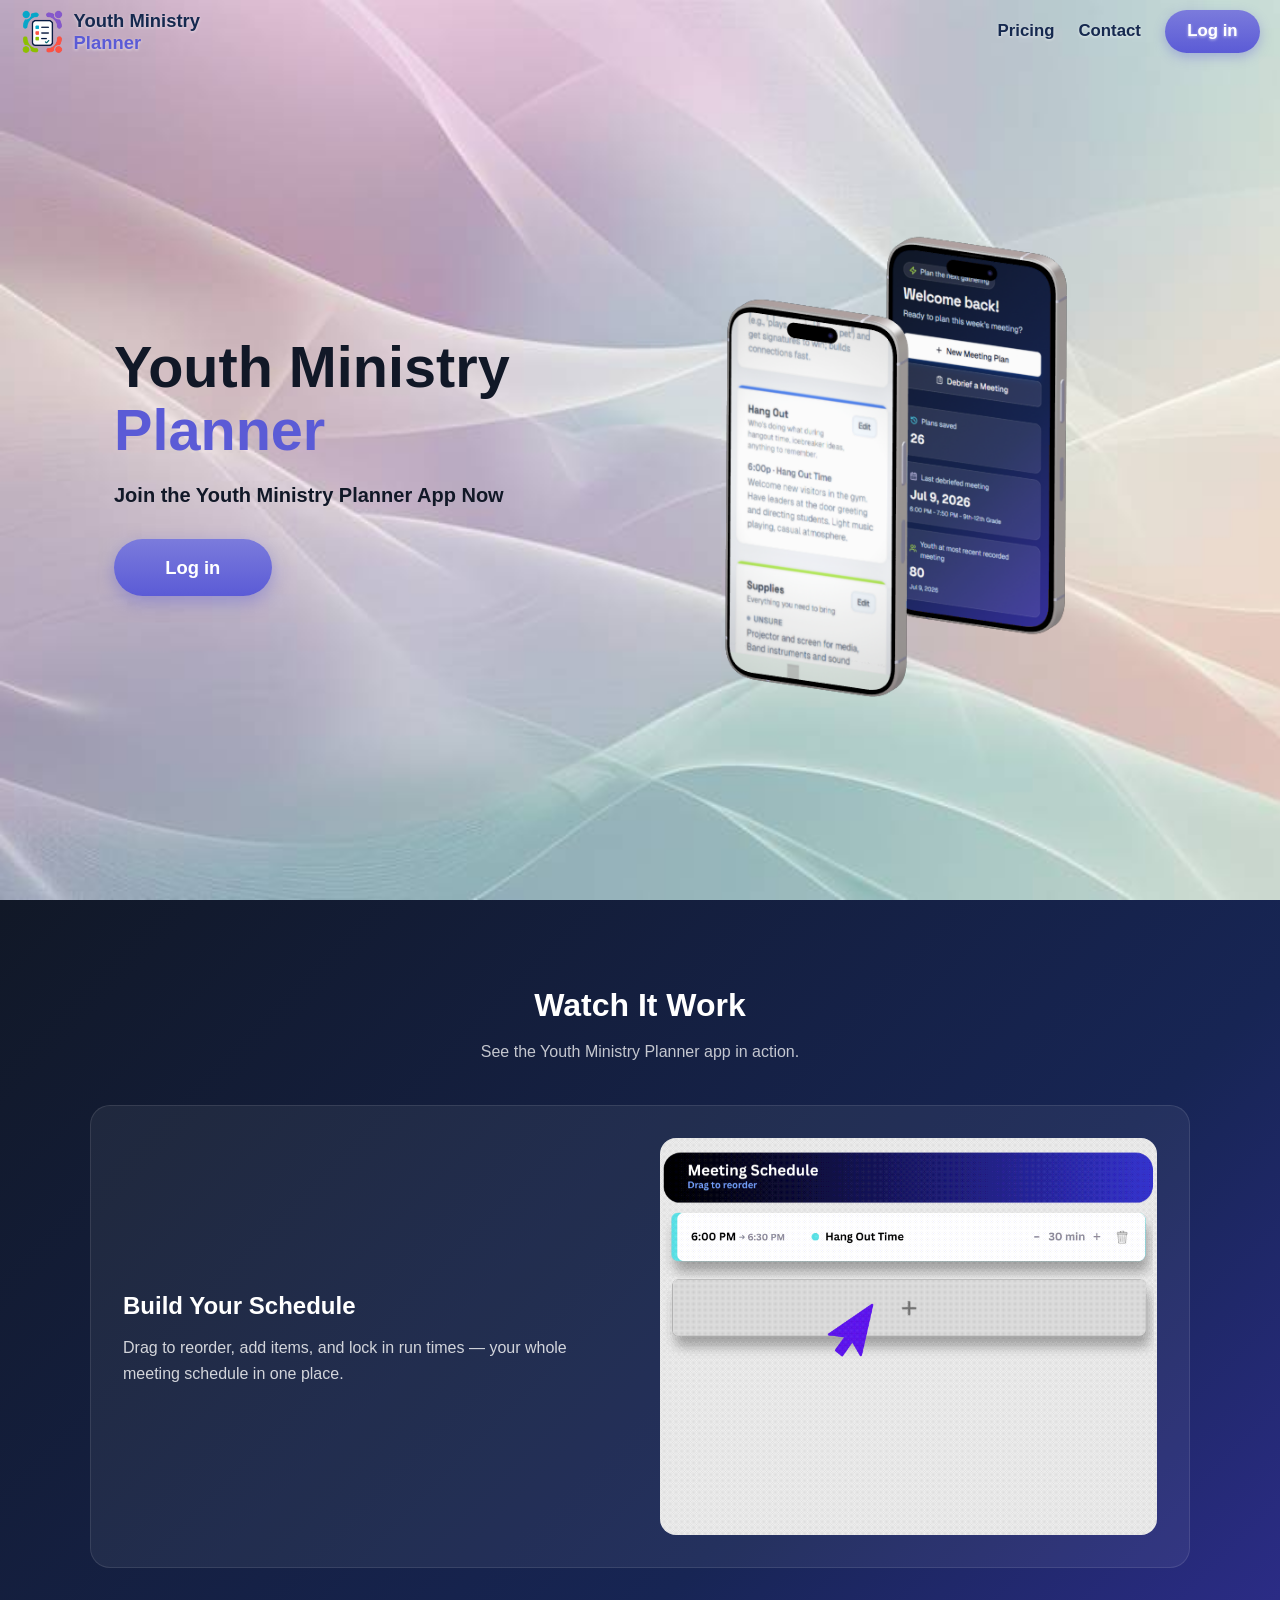
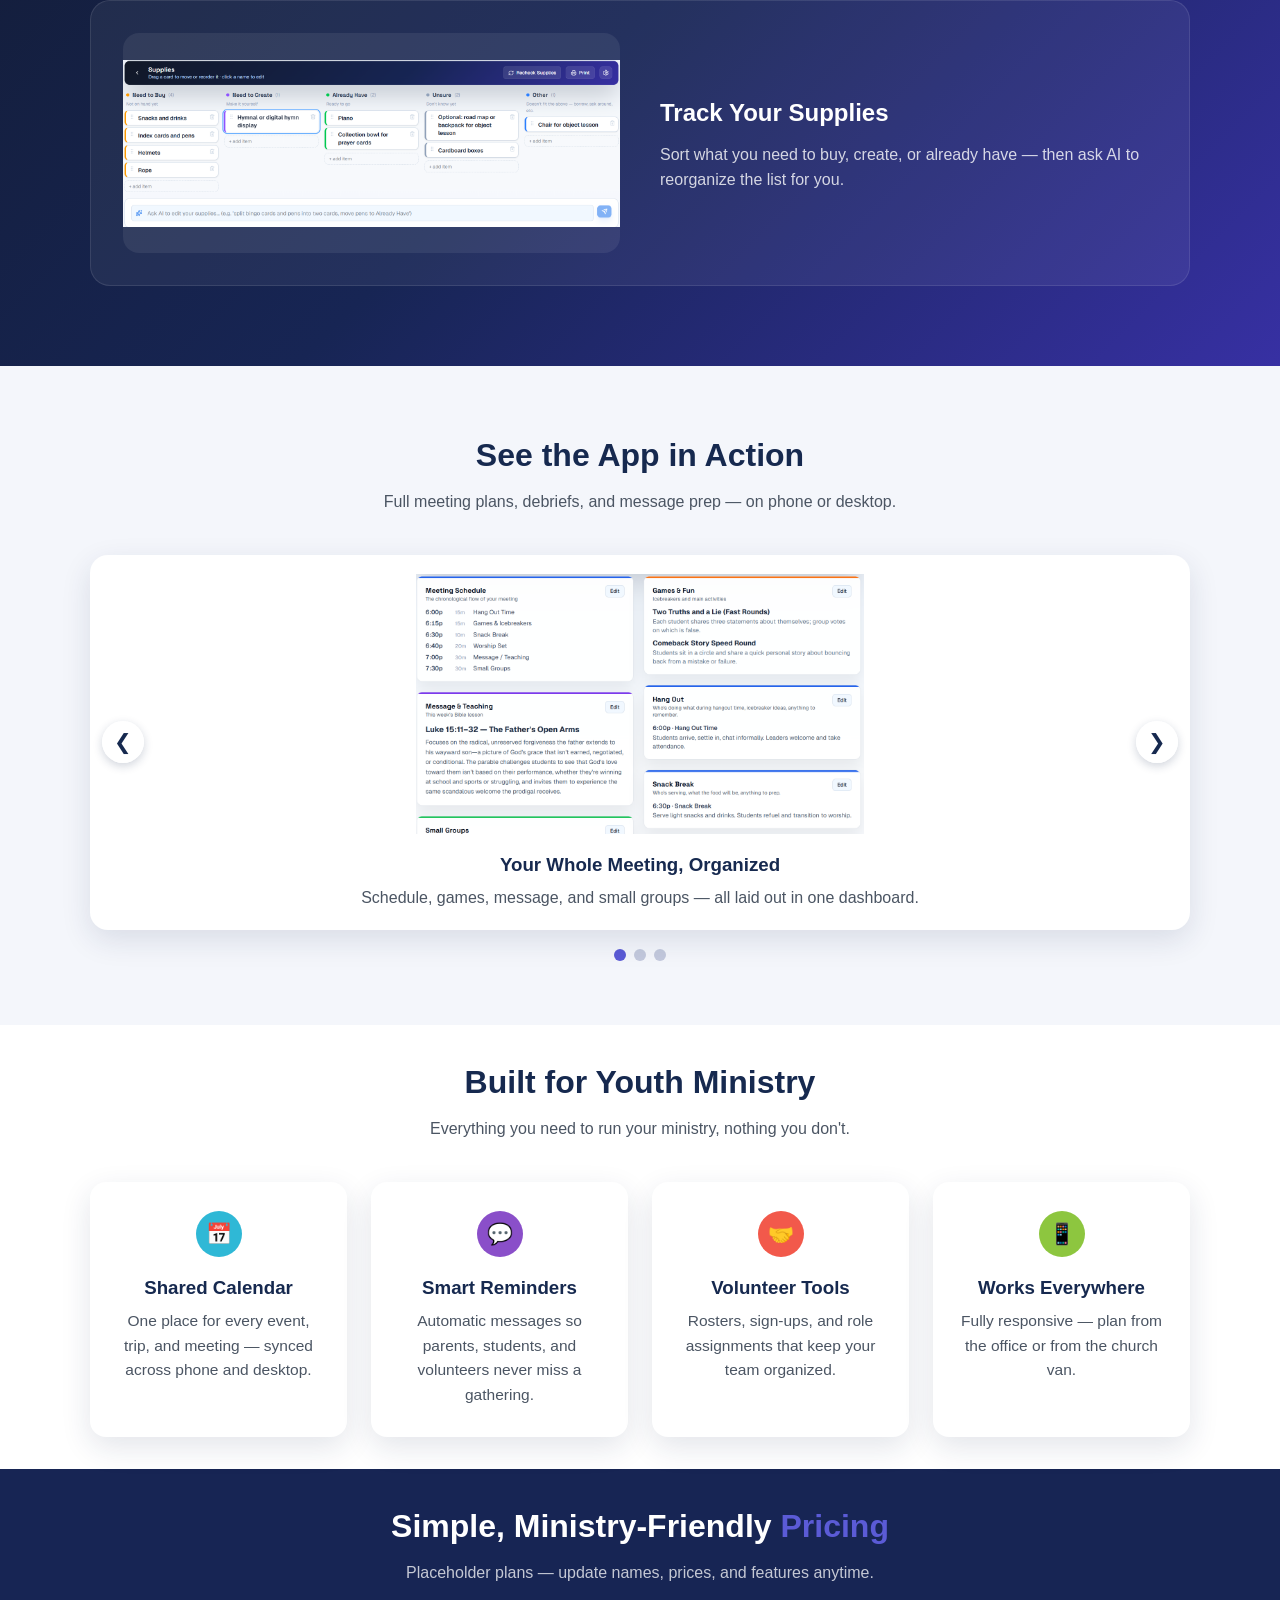
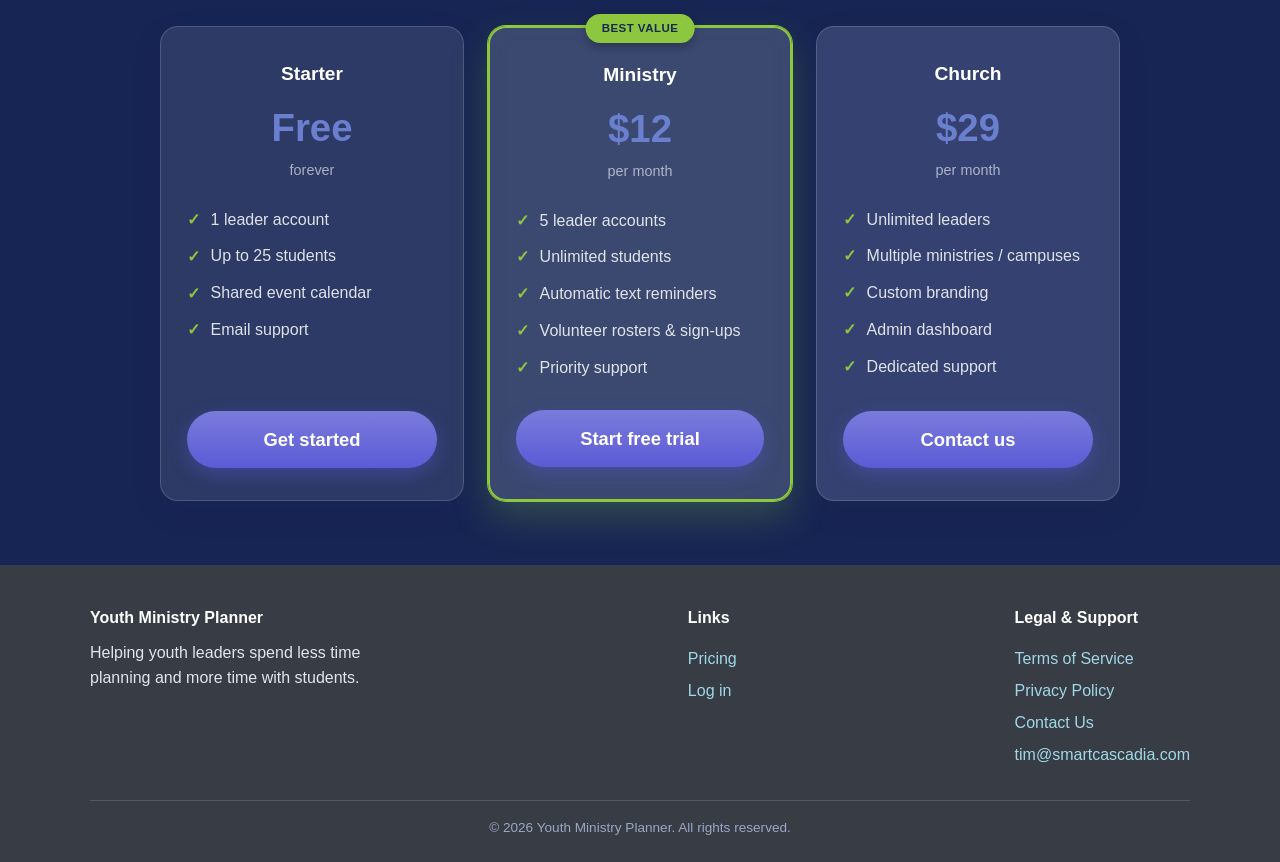
==== commit fcae74d1: "Added Images/Legal Links Updated the page to now have images and gifs of the YMP.  Removed the scrol" ====
--- a/index.html
+++ b/index.html
@@ -18,24 +18,21 @@
   <div class="nav-links">
     <a href="#pricing">Pricing</a>
     <a href="contact.html">Contact</a>
-    <a class="btn-login" href="signin.html">Log in</a>
+    <a class="btn-login" href="https://www.youthministryplanner.com">Log in</a>
   </div>
 </nav>
 
-<header class="hero snap-section">
+<header class="hero">
   <div class="hero-inner">
     <div class="hero-copy">
       <h1>Youth Ministry <span>Planner</span></h1>
       <p>Join the Youth Ministry Planner App Now</p>
-      <a class="btn-primary" href="signin.html">Log in</a>
+      <a class="btn-primary" href="https://www.youthministryplanner.com">Log in</a>
     </div>
     <div class="hero-art">
-      <img src="Images/photos/Elements/hero-iphone-mockup.png" alt="Youth Ministry Planner app shown on an iPhone">
-    </div>
-  </div>
-  <button class="scroll-down-btn" id="heroScrollDown" aria-label="Scroll to next section">
-    <img src="Images/Icons/chevron-down-svgrepo-com.svg" alt="" aria-hidden="true">
-  </button>
+      <img src="Images/photos/Elements/Hero%20Phone%20Display.png" alt="Youth Ministry Planner app shown on two iPhones">
+    </div>
+  </div>
 </header>
 
 <section class="section showcase-section" id="showcase-gifs">
@@ -43,57 +40,48 @@
     <h2>Watch It Work</h2>
     <p class="section-sub">See the Youth Ministry Planner app in action.</p>
     <div class="showcase-cards">
-      <div class="showcase-card snap-section">
+      <div class="showcase-card">
         <div class="showcase-copy">
-          <h3>Plan Every Event</h3>
-          <p>One shared calendar for youth nights, camps, and serve days &mdash; synced across phone and desktop.</p>
+          <h3>Build Your Schedule</h3>
+          <p>Drag to reorder, add items, and lock in run times &mdash; your whole meeting schedule in one place.</p>
         </div>
         <div class="showcase-media">
-          <img src="Images/photos/Showcase/showcase-calendar.gif" alt="Shared calendar in the Youth Ministry Planner app">
-        </div>
-      </div>
-      <div class="showcase-card reverse snap-section">
+          <img src="Images/photos/Gifs/Schedule%20Maker%205-4.gif" alt="Building a meeting schedule in the Youth Ministry Planner app">
+        </div>
+      </div>
+      <div class="showcase-card reverse">
         <div class="showcase-copy">
-          <h3>Never Miss a Gathering</h3>
-          <p>Automatic reminders keep students, parents, and volunteers in the loop before every event.</p>
+          <h3>Track Your Supplies</h3>
+          <p>Sort what you need to buy, create, or already have &mdash; then ask AI to reorganize the list for you.</p>
         </div>
         <div class="showcase-media">
-          <img src="Images/photos/Showcase/showcase-reminders.gif" alt="Automatic reminder notifications in the Youth Ministry Planner app">
-        </div>
-      </div>
-      <div class="showcase-card snap-section">
-        <div class="showcase-copy">
-          <h3>Organize Your Team</h3>
-          <p>Rosters, sign-ups, and role assignments keep every volunteer clear on where they&rsquo;re serving.</p>
-        </div>
-        <div class="showcase-media">
-          <img src="Images/photos/Showcase/showcase-volunteers.gif" alt="Volunteer roster and sign-ups in the Youth Ministry Planner app">
-        </div>
-      </div>
-    </div>
-  </div>
-</section>
-
-<section class="section carousel-section snap-section" id="showcase">
+          <img src="Images/photos/Gifs/Placeholder%20Supplies%20Tracker.png" alt="Supplies tracker board in the Youth Ministry Planner app">
+        </div>
+      </div>
+    </div>
+  </div>
+</section>
+
+<section class="section carousel-section" id="showcase">
   <div class="section-inner">
     <h2>See the App in Action</h2>
-    <p class="section-sub">Plan events, send reminders, and keep your whole team on the same page &mdash; on phone or desktop.</p>
+    <p class="section-sub">Full meeting plans, debriefs, and message prep &mdash; on phone or desktop.</p>
     <div class="carousel">
       <div class="carousel-track">
         <div class="carousel-slide">
-          <img src="Images/photos/Slides/slide1.svg" alt="Event calendar screen">
-          <h3>Plan Every Event</h3>
-          <p>Youth nights, camps, and serve days on one shared calendar.</p>
+          <img src="Images/photos/Slides/Placeholder%20Dashboard.png" alt="Meeting plan dashboard screen">
+          <h3>Your Whole Meeting, Organized</h3>
+          <p>Schedule, games, message, and small groups &mdash; all laid out in one dashboard.</p>
         </div>
         <div class="carousel-slide">
-          <img src="Images/photos/Slides/slide2.svg" alt="Automatic reminders screen">
-          <h3>Automatic Reminders</h3>
-          <p>Students and volunteers get texted before every gathering.</p>
+          <img src="Images/photos/Slides/Placeholder%20Debrief.png" alt="Meeting debrief screen">
+          <h3>Debrief After Every Meeting</h3>
+          <p>Rate the night, log attendance, and jot notes for next time &mdash; in seconds.</p>
         </div>
         <div class="carousel-slide">
-          <img src="Images/photos/Slides/slide3.svg" alt="Volunteer roster screen">
-          <h3>Team &amp; Volunteer Roster</h3>
-          <p>Know who is serving, leading, and bringing the snacks.</p>
+          <img src="Images/photos/Slides/Placeholder%20Worship%20Scripture.png" alt="Scripture and message prep screen">
+          <h3>AI-Assisted Message Prep</h3>
+          <p>Turn a passage into talking points, then rewrite them straight into your script.</p>
         </div>
       </div>
       <button class="carousel-btn prev" aria-label="Previous slide">&#10094;</button>
@@ -103,7 +91,12 @@
   </div>
 </section>
 
-<section class="section snap-section" id="features">
+<div class="lightbox" id="lightbox" aria-hidden="true">
+  <button class="lightbox-close" aria-label="Close enlarged image">&times;</button>
+  <img class="lightbox-img" src="" alt="">
+</div>
+
+<section class="section" id="features">
   <div class="section-inner">
     <h2>Built for Youth Ministry</h2>
     <p class="section-sub">Everything you need to run your ministry, nothing you don't.</p>
@@ -132,7 +125,7 @@
   </div>
 </section>
 
-<section class="section snap-section" id="pricing">
+<section class="section" id="pricing">
   <div class="section-inner">
     <h2>Simple, Ministry-Friendly <span class="accent">Pricing</span></h2>
     <p class="section-sub">Placeholder plans &mdash; update names, prices, and features anytime.</p>
@@ -147,7 +140,7 @@
           <li>Shared event calendar</li>
           <li>Email support</li>
         </ul>
-        <a class="btn-primary" href="signin.html">Get started</a>
+        <a class="btn-primary" href="https://www.youthministryplanner.com">Get started</a>
       </div>
       <div class="price-card featured">
         <div class="price-badge">Best Value</div>
@@ -161,7 +154,7 @@
           <li>Volunteer rosters &amp; sign-ups</li>
           <li>Priority support</li>
         </ul>
-        <a class="btn-primary" href="signin.html">Start free trial</a>
+        <a class="btn-primary" href="https://www.youthministryplanner.com">Start free trial</a>
       </div>
       <div class="price-card">
         <div class="plan">Church</div>
@@ -189,13 +182,14 @@
     <div class="footer-links">
       <h4>Links</h4>
       <a href="#pricing">Pricing</a>
-      <a href="signin.html">Log in</a>
+      <a href="https://www.youthministryplanner.com">Log in</a>
     </div>
     <div class="footer-links">
       <h4>Legal &amp; Support</h4>
       <a href="terms.html">Terms of Service</a>
+      <a href="privacy.html">Privacy Policy</a>
       <a href="contact.html">Contact Us</a>
-      <a href="mailto:Tim@smartcascadai.com">Tim@smartcascadai.com</a>
+      <a href="mailto:tim@smartcascadia.com">tim@smartcascadia.com</a>
     </div>
   </div>
   <div class="footer-bottom">&copy; 2026 Youth Ministry Planner. All rights reserved.</div>
--- a/styles.css
+++ b/styles.css
@@ -49,7 +49,7 @@
   --showcase-grad-3: #3730a3;
   --showcase-gradient: linear-gradient(135deg, var(--showcase-grad-1), var(--showcase-grad-2) 58%, var(--showcase-grad-3));
   /* layout */
-  --nav-height: 64px; /* real rendered navbar height: 0.6rem padding (19.2px) + 44px logo */
+  --nav-height: 64px; /* real rendered navbar height: 0.6rem padding (19.2px) + 44px logo; matches the literal 64px used in .page-hero's min-height calc below */
   /* pricing */
   --pricing-bg: #172554;
   --price-card-border: #8dc63f;
@@ -59,38 +59,6 @@
 
 * { box-sizing: border-box; }
 html { scroll-behavior: smooth; }
-/* Scroll-snap is only for the single-page landing experience (index.html,
-   <html class="home">) — other pages (contact/signin/terms) scroll normally.
-   Sections with the .snap-section class (see below) become the snap points.
-   "mandatory" so snapping is decisive after a small scroll, rather than only
-   kicking in once you're already close to the next stop. The footer gets its
-   own snap point below (scroll-snap-align: end) so mandatory always has
-   somewhere valid to land past Pricing, instead of trapping the scroll. */
-html.home {
-  scroll-snap-type: y mandatory;
-  /* Insets the effective scrollport by the fixed navbar's height, so both
-     "start" and "center" snap alignment are computed against the space
-     actually visible below the nav, not the full (partly-covered) viewport. */
-  scroll-padding-top: var(--nav-height);
-}
-/* Any element can opt into the scroll-snap flow by getting this class,
-   so new sections dropped into the page later are picked up automatically
-   by both the CSS snapping and the JS keyboard/button navigation. Individual
-   elements can override scroll-snap-align (e.g. the showcase cards use
-   "center" — see below). */
-.snap-section {
-  scroll-snap-align: start;
-}
-/* Content sections (not the hero, which already sizes itself) get a
-   height that accounts for the fixed navbar overlay, so each destination
-   fills the actual visible viewport below the nav on scroll. Individual
-   sections can override this (see Showcase / Carousel / Pricing below). */
-.section.snap-section {
-  min-height: calc(100vh - var(--nav-height));
-  display: flex;
-  flex-direction: column;
-  justify-content: center;
-}
 body {
   margin: 0;
   font-family: "Segoe UI", -apple-system, BlinkMacSystemFont, Roboto, Arial, sans-serif;
@@ -236,26 +204,6 @@
 .btn-primary:hover { filter: brightness(1.08); }
 .hero-art { flex: 1; display: flex; justify-content: center; }
 .hero-art img { max-height: 480px; width: auto; }
-.scroll-down-btn {
-  display: flex;
-  align-items: center;
-  justify-content: center;
-  margin: 2.5rem auto 0;
-  width: 40px;
-  height: 40px;
-  border: none;
-  border-radius: 50%;
-  background: none;
-  padding: 0;
-  cursor: pointer;
-  animation: scrollDownBounce 2s ease-in-out infinite;
-}
-.scroll-down-btn img { width: 28px; height: 28px; display: block; }
-.scroll-down-btn:hover { opacity: 0.7; }
-@keyframes scrollDownBounce {
-  0%, 100% { transform: translateY(0); }
-  50% { transform: translateY(8px); }
-}
 
 /* ---------- Sections ---------- */
 .section { padding: 4rem 1.5rem; }
@@ -274,23 +222,12 @@
 }
 
 /* ---------- Showcase (animated GIF cards) ---------- */
-/* Each .showcase-card (not this wrapper) is the snap destination now,
-   so sizing/centering is stated directly here rather than depending on
-   the .section.snap-section rule. Extra bottom padding so the last card
-   can be scrolled into a centered view without immediately snapping
-   past it into the next section. */
 .showcase-section {
   background: var(--showcase-gradient);
   color: #fff;
-  min-height: calc(100vh - var(--nav-height));
-  display: flex;
-  flex-direction: column;
-  justify-content: center;
-  padding-top: 10rem;
-  padding-bottom: 14rem;
-}
-/* Cards snap centered in the viewport instead of aligned to the top. */
-.showcase-card.snap-section { scroll-snap-align: center; }
+  padding-top: 5rem;
+  padding-bottom: 5rem;
+}
 .showcase-section h2 { color: #fff; }
 .showcase-section .section-sub { color: rgba(255, 255, 255, 0.75); }
 .showcase-cards {
@@ -322,7 +259,15 @@
   overflow: hidden;
   text-align: center;
 }
-.showcase-media img { width: 100%; height: 100%; object-fit: cover; display: block; }
+.showcase-media img {
+  width: 100%;
+  height: 100%;
+  object-fit: cover;
+  display: block;
+  cursor: zoom-in;
+  transition: transform 0.2s ease;
+}
+.showcase-media img:hover { transform: scale(1.03); }
 .showcase-media.missing { padding: 1.5rem; }
 .showcase-media.missing span { color: rgba(255, 255, 255, 0.6); font-size: 0.9rem; line-height: 1.5; }
 .showcase-media.missing code {
@@ -334,14 +279,6 @@
 
 /* ---------- Carousel ---------- */
 .carousel-section { background: var(--carousel-bg); }
-/* This destination shrinks to fit its content instead of being forced to
-   the full viewport height, so its bottom (the dots) is visible without
-   scrolling. Slide image/padding are also trimmed to help it fit. */
-.carousel-section.snap-section {
-  padding-top: 4rem;
-  padding-bottom: 2rem;
-  min-height: auto;
-}
 .carousel {
   position: relative;
   max-width: 1100px;
@@ -364,7 +301,10 @@
   margin: 0 auto 1rem;
   max-height: 260px;
   width: auto;
-}
+  cursor: zoom-in;
+  transition: transform 0.2s ease;
+}
+.carousel-slide img:hover { transform: scale(1.03); }
 .carousel-slide h3 { margin: 0 0 0.3rem; color: var(--brand-navy); }
 .carousel-slide p { margin: 0; color: #4b5563; }
 .carousel-btn {
@@ -401,6 +341,43 @@
 }
 .carousel-dots button.active { background: var(--carousel-dot-active); }
 
+/* ---------- Lightbox (enlarged carousel image) ---------- */
+.lightbox {
+  position: fixed;
+  inset: 0;
+  z-index: 1000;
+  display: flex;
+  align-items: center;
+  justify-content: center;
+  padding: 2rem;
+  background: rgba(15, 23, 42, 0.85);
+  opacity: 0;
+  visibility: hidden;
+  transition: opacity 0.25s ease;
+}
+.lightbox.open { opacity: 1; visibility: visible; }
+.lightbox-img {
+  max-width: min(90vw, 900px);
+  max-height: 85vh;
+  border-radius: 12px;
+  box-shadow: 0 20px 60px rgba(0, 0, 0, 0.5);
+}
+.lightbox-close {
+  position: absolute;
+  top: 1.2rem;
+  right: 1.5rem;
+  width: 42px;
+  height: 42px;
+  border-radius: 50%;
+  border: none;
+  background: rgba(255, 255, 255, 0.12);
+  color: #fff;
+  font-size: 1.6rem;
+  line-height: 1;
+  cursor: pointer;
+}
+.lightbox-close:hover { background: rgba(255, 255, 255, 0.22); }
+
 /* ---------- Feature cards ---------- */
 /* Trims the section's own vertical padding so the whole destination
    (heading + card grid) fits within one screen without a residual scroll. */
@@ -437,12 +414,6 @@
   color: var(--footer-text);
   padding: 2.5rem 1.5rem 1.5rem;
 }
-/* Only on the landing page: not a .snap-section (so it's skipped by the
-   arrow-key/button nav), but it still gets a native snap point at its own
-   end so mandatory snapping has a valid place to settle once you scroll
-   past Pricing. Scoped to body.home so other pages' footers (contact,
-   signin) never get pulled into scroll-snapping at all. */
-body.home .footer { scroll-snap-align: end; }
 .footer-inner {
   max-width: 1100px;
   margin: 0 auto;
@@ -499,6 +470,68 @@
 .card input:focus { outline: 2px solid var(--brand-blue); border-color: transparent; }
 .card .btn-primary { width: 100%; text-align: center; margin-top: 0.4rem; }
 .card .small { font-size: 0.85rem; color: #6b7280; margin-top: 1rem; }
+
+/* ---------- Legal / content pages (terms, privacy) ---------- */
+.legal-page {
+  background: var(--page-bg);
+  padding: 3.5rem 1.5rem 4rem;
+}
+.legal-content { max-width: 780px; margin: 0 auto; }
+.legal-content > a.back-link {
+  display: inline-block;
+  margin-bottom: 1.5rem;
+  font-weight: 600;
+  font-size: 0.9rem;
+  text-decoration: none;
+  color: var(--brand-blue);
+}
+.legal-content h1 {
+  margin: 0 0 0.3rem;
+  font-size: 2.1rem;
+  color: var(--brand-navy);
+}
+.legal-content .legal-meta {
+  margin: 0 0 2rem;
+  color: #6b7280;
+  font-size: 0.95rem;
+}
+.legal-content h2 {
+  margin: 2rem 0 0.7rem;
+  font-size: 1.3rem;
+  color: var(--brand-navy);
+}
+.legal-content h3 {
+  margin: 1.4rem 0 0.5rem;
+  font-size: 1.05rem;
+  color: var(--brand-navy);
+}
+.legal-content p { margin: 0 0 1rem; }
+.legal-content ul,
+.legal-content ol { margin: 0 0 1rem; padding-left: 1.4rem; }
+.legal-content li { margin-bottom: 0.4rem; }
+.legal-content a { color: var(--brand-blue); }
+.legal-content strong { color: var(--brand-navy); }
+.legal-content hr {
+  border: none;
+  border-top: 1px solid #e5e7eb;
+  margin: 2rem 0;
+}
+.legal-content table {
+  width: 100%;
+  border-collapse: collapse;
+  margin: 0 0 1.5rem;
+  font-size: 0.93rem;
+}
+.legal-content th,
+.legal-content td {
+  text-align: left;
+  padding: 0.6rem 0.8rem;
+  border: 1px solid #e5e7eb;
+}
+.legal-content th {
+  background: #f4f6fb;
+  color: var(--brand-navy);
+}
 
 /* ---------- Pricing ---------- */
 #pricing {
@@ -605,19 +638,14 @@
   .price-badge { font-size: 0.68rem; padding: 0.3rem 0.85rem; }
 }
 
-/* ---------- Mobile only (tablets keep the scroll-snap landing page feel) ---------- */
+/* ---------- Mobile only ---------- */
 @media (max-width: 760px) {
-  /* Scroll-snap is a desktop/tablet nicety; on phones it fights normal
-     scrolling more than it helps, so it's off here but stays on for
-     tablets (761px–900px and up). */
-  html.home { scroll-snap-type: none; }
   .hero-inner { flex-direction: column; text-align: center; }
   .hero-copy { max-width: 100%; }
   .hero-art img { max-height: 320px; }
   .carousel-btn { width: 36px; height: 36px; }
   .showcase-card,
   .showcase-card.reverse { flex-direction: column; text-align: center; }
-  .scroll-down-btn { margin-top: 1.5rem; }
 }
 
 /* Fixed backgrounds are unreliable on mobile browsers (esp. iOS Safari) */
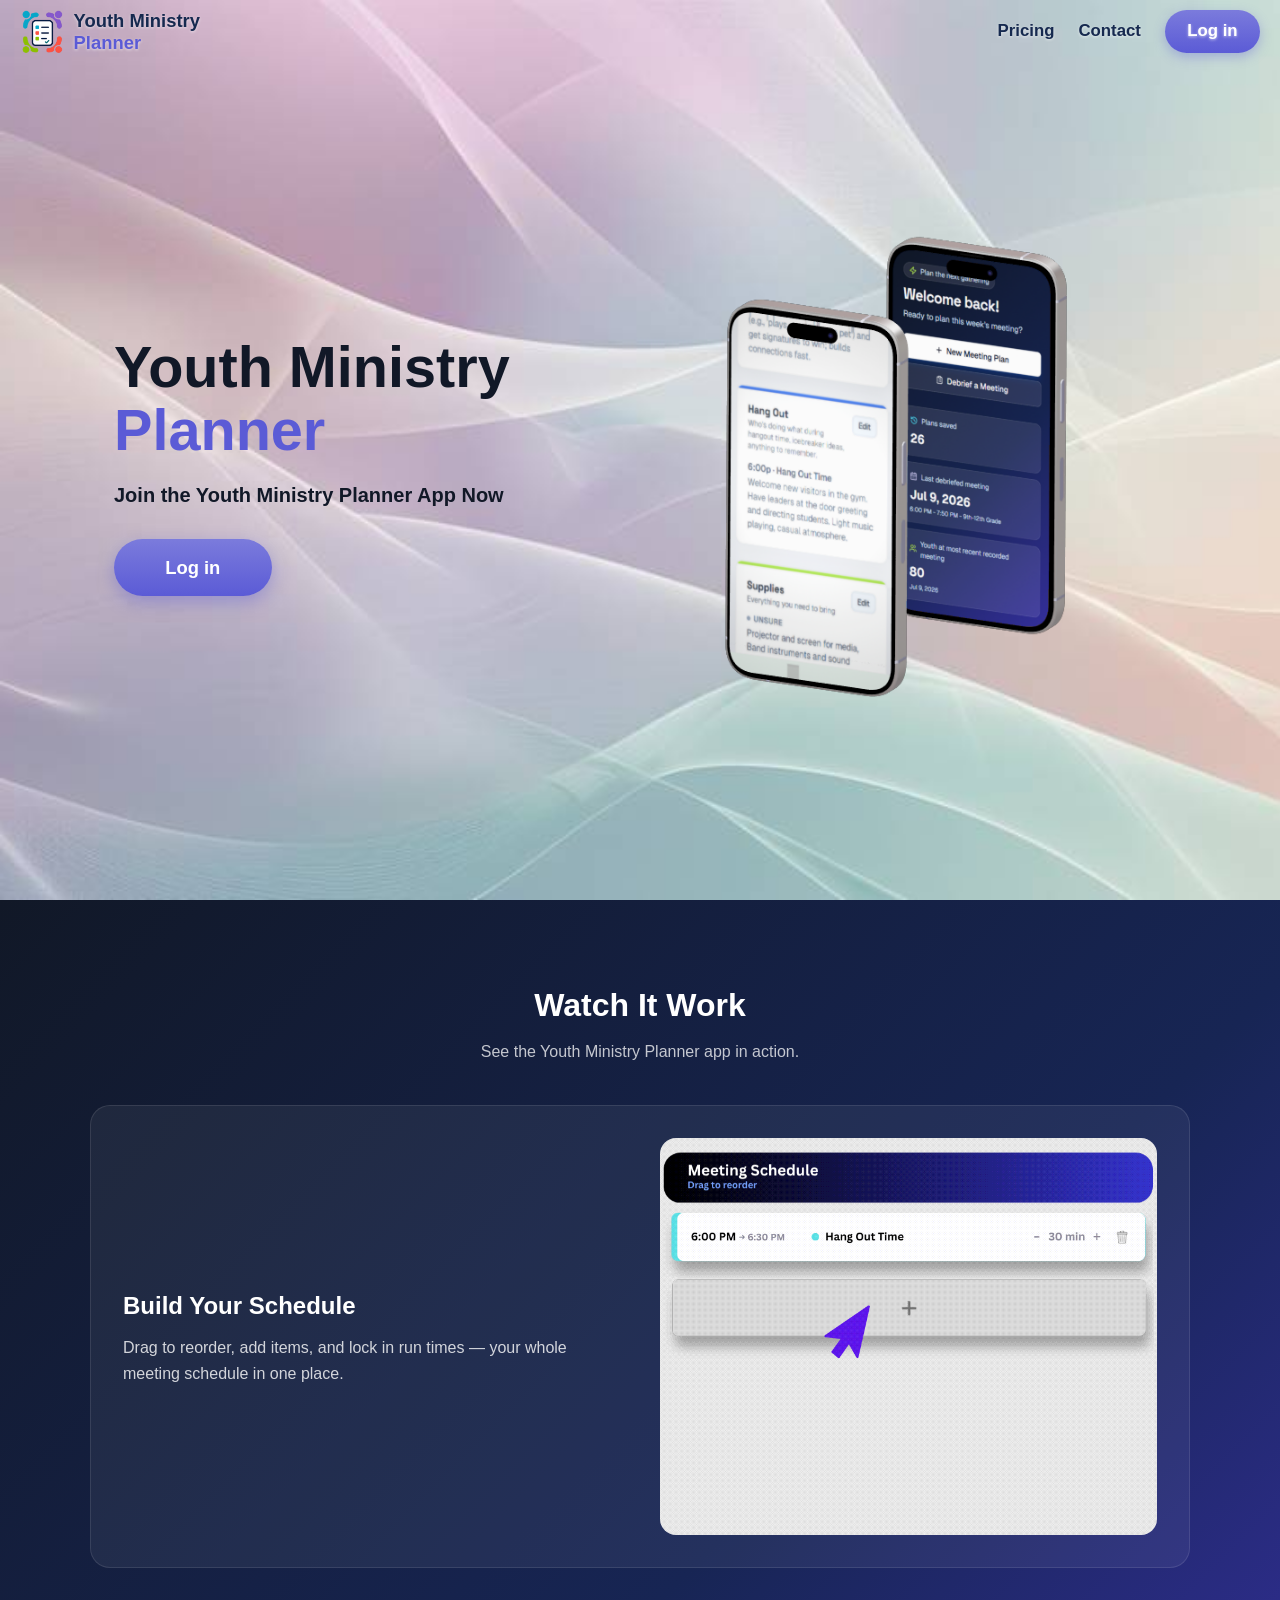
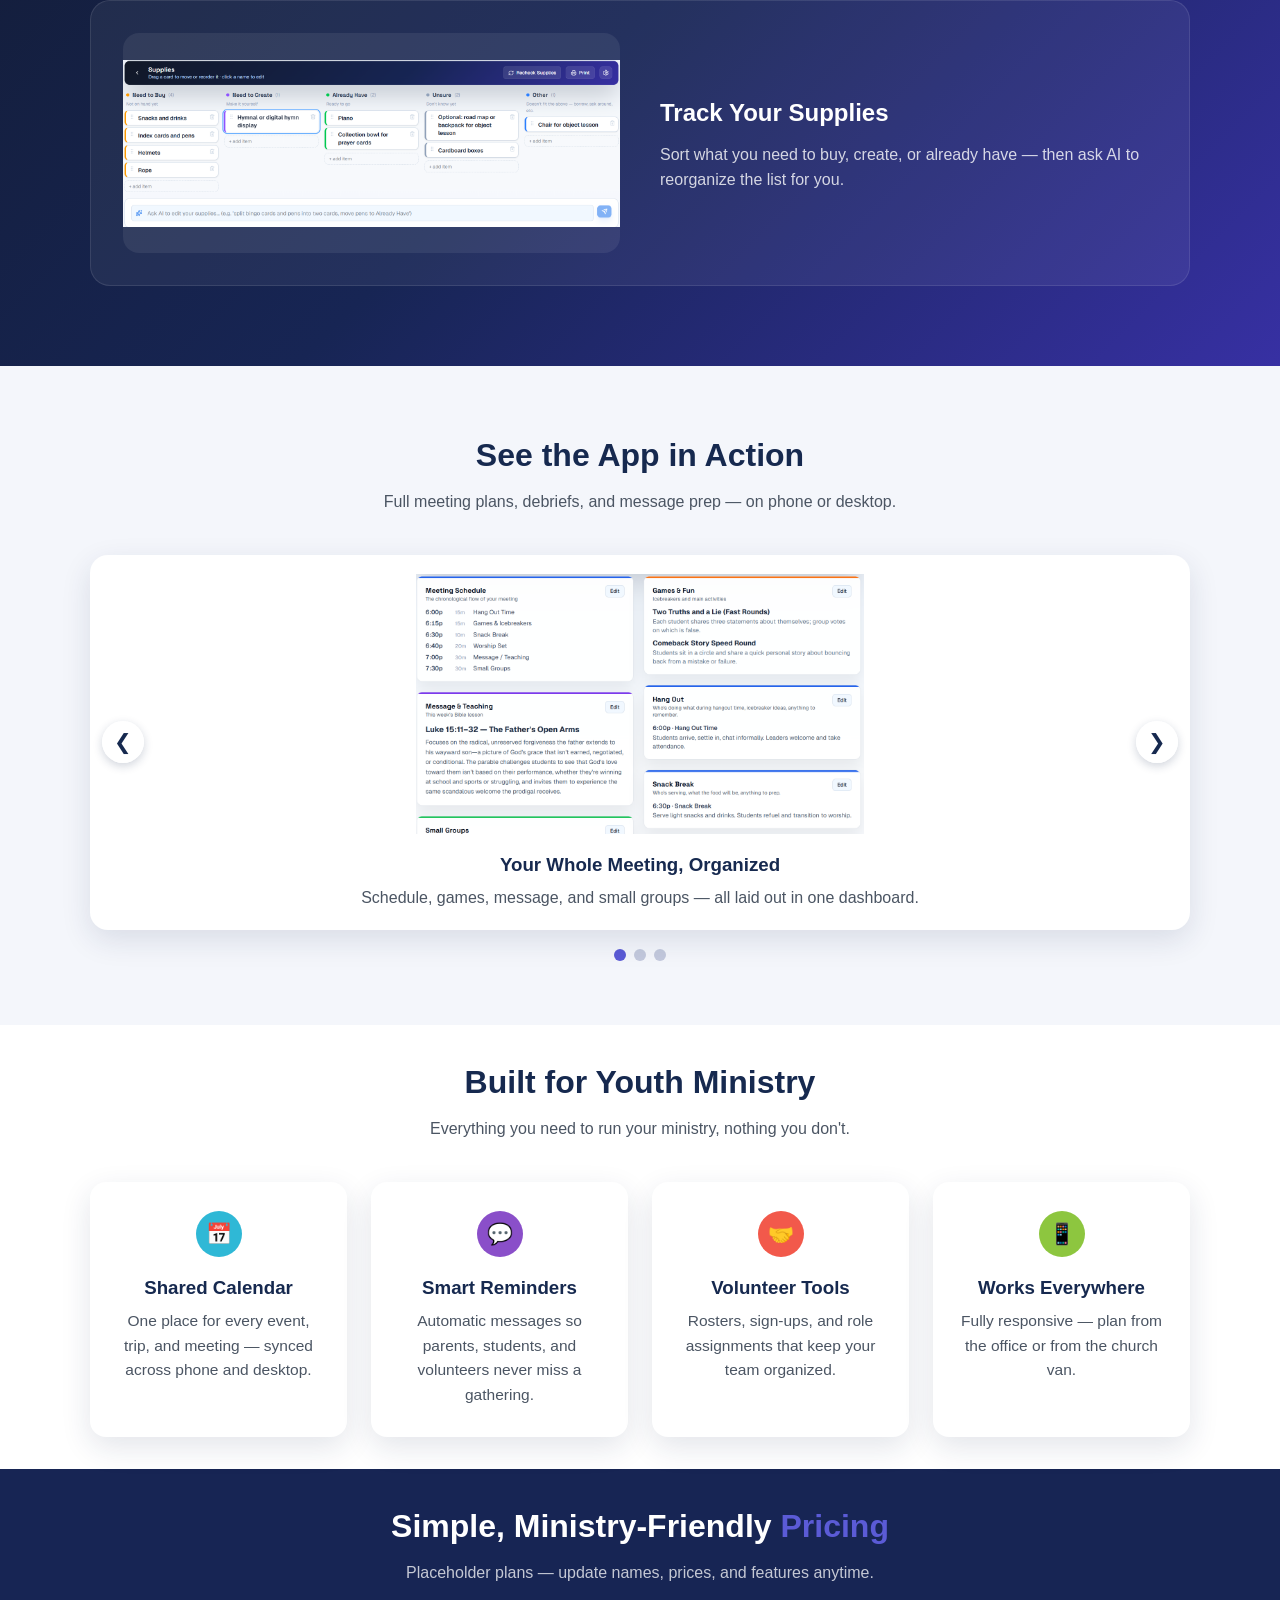
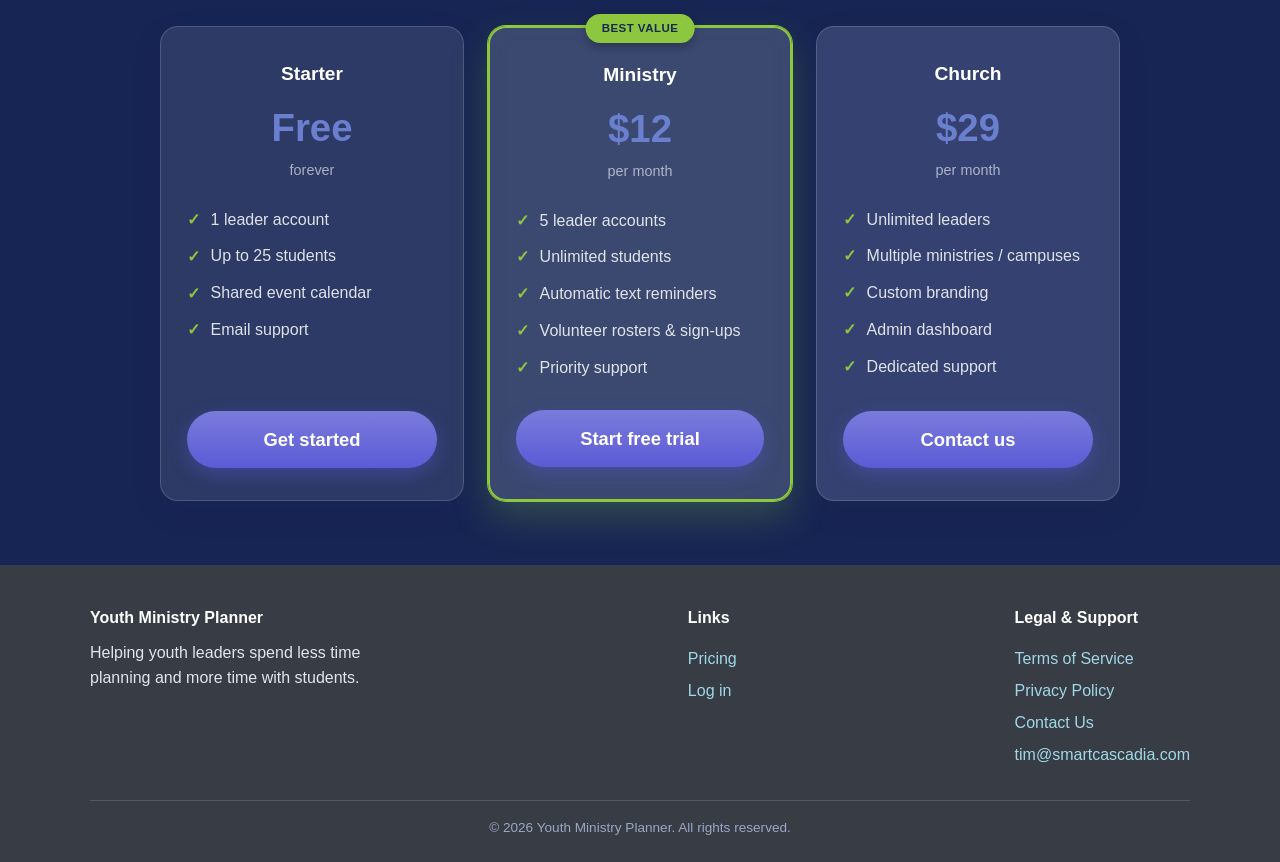
==== commit 3f9b87f5: "Point Log in/CTA links to app subdomain Ahead of the domain split, point the Log in / Get started / " ====
--- a/index.html
+++ b/index.html
@@ -18,7 +18,7 @@
   <div class="nav-links">
     <a href="#pricing">Pricing</a>
     <a href="contact.html">Contact</a>
-    <a class="btn-login" href="https://www.youthministryplanner.com">Log in</a>
+    <a class="btn-login" href="https://app.youthministryplanner.com">Log in</a>
   </div>
 </nav>
 
@@ -27,7 +27,7 @@
     <div class="hero-copy">
       <h1>Youth Ministry <span>Planner</span></h1>
       <p>Join the Youth Ministry Planner App Now</p>
-      <a class="btn-primary" href="https://www.youthministryplanner.com">Log in</a>
+      <a class="btn-primary" href="https://app.youthministryplanner.com">Log in</a>
     </div>
     <div class="hero-art">
       <img src="Images/photos/Elements/Hero%20Phone%20Display.png" alt="Youth Ministry Planner app shown on two iPhones">
@@ -140,7 +140,7 @@
           <li>Shared event calendar</li>
           <li>Email support</li>
         </ul>
-        <a class="btn-primary" href="https://www.youthministryplanner.com">Get started</a>
+        <a class="btn-primary" href="https://app.youthministryplanner.com">Get started</a>
       </div>
       <div class="price-card featured">
         <div class="price-badge">Best Value</div>
@@ -154,7 +154,7 @@
           <li>Volunteer rosters &amp; sign-ups</li>
           <li>Priority support</li>
         </ul>
-        <a class="btn-primary" href="https://www.youthministryplanner.com">Start free trial</a>
+        <a class="btn-primary" href="https://app.youthministryplanner.com">Start free trial</a>
       </div>
       <div class="price-card">
         <div class="plan">Church</div>
@@ -182,7 +182,7 @@
     <div class="footer-links">
       <h4>Links</h4>
       <a href="#pricing">Pricing</a>
-      <a href="https://www.youthministryplanner.com">Log in</a>
+      <a href="https://app.youthministryplanner.com">Log in</a>
     </div>
     <div class="footer-links">
       <h4>Legal &amp; Support</h4>
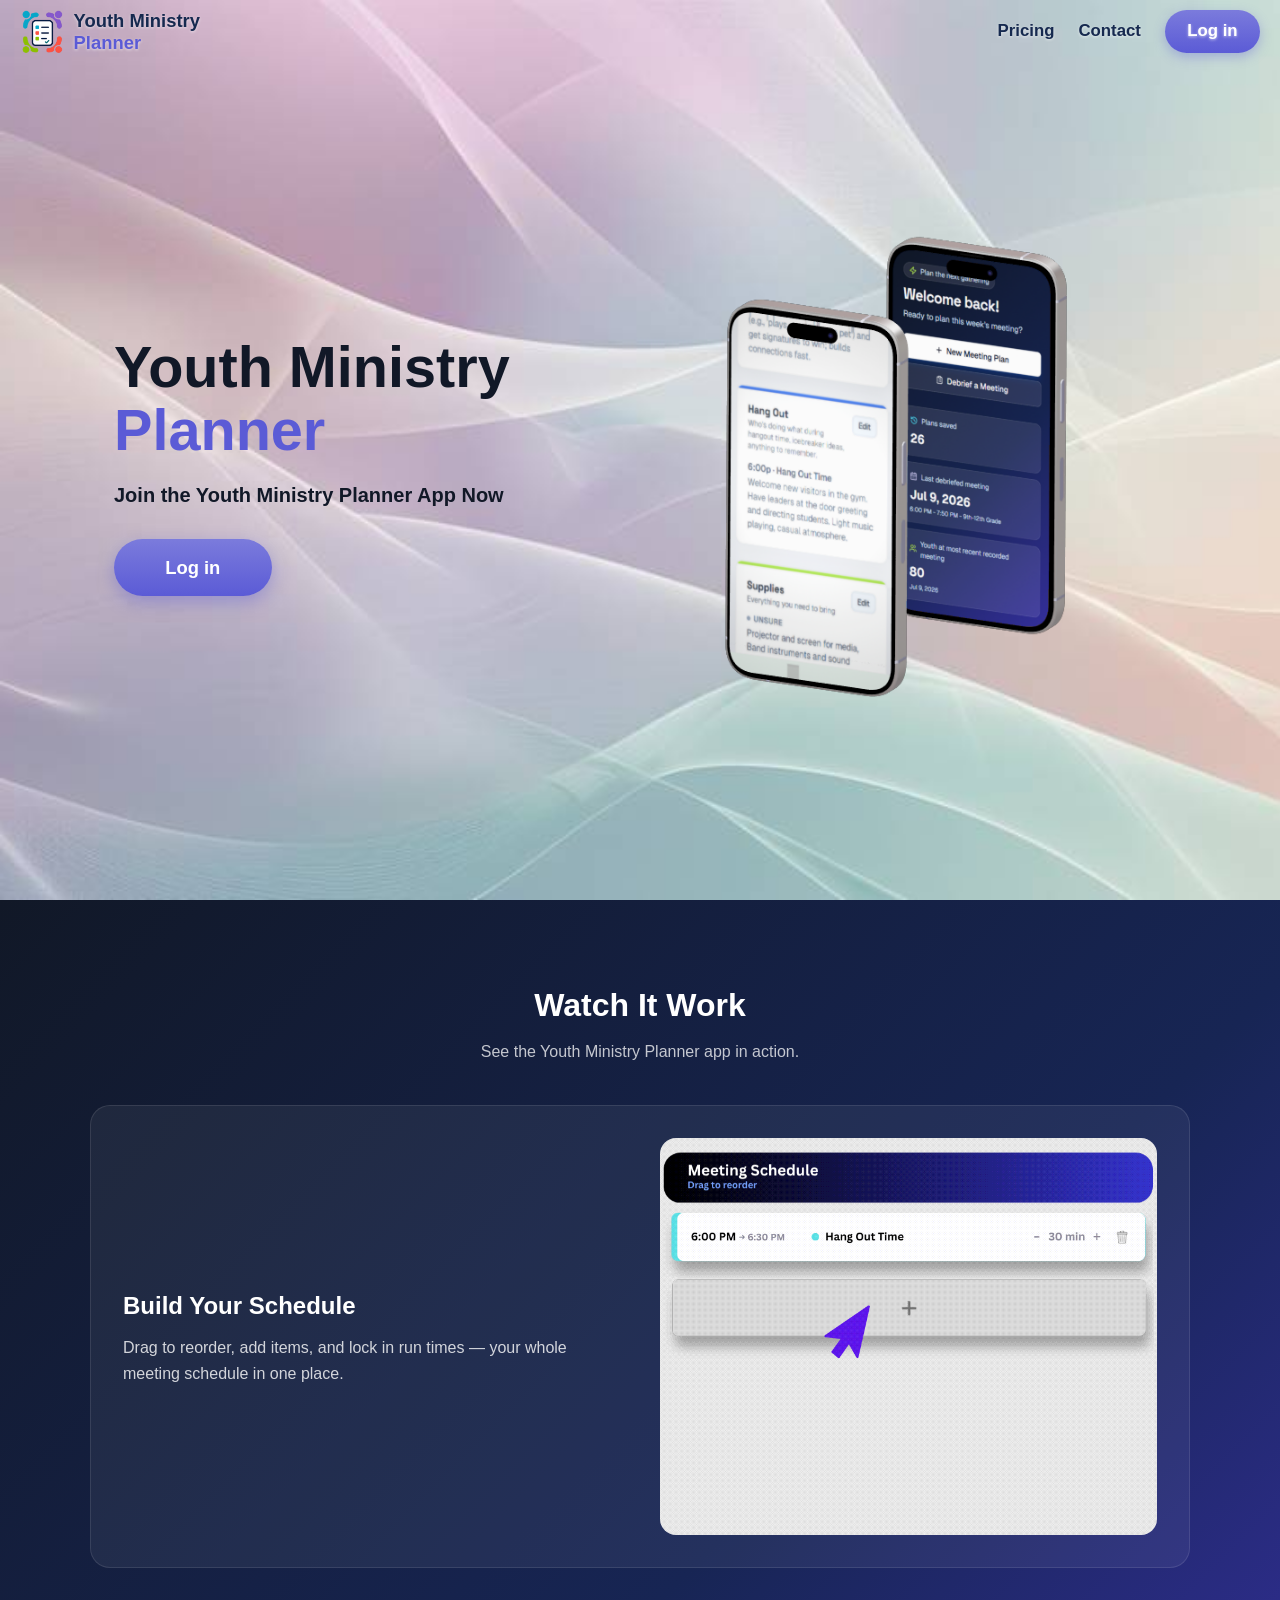
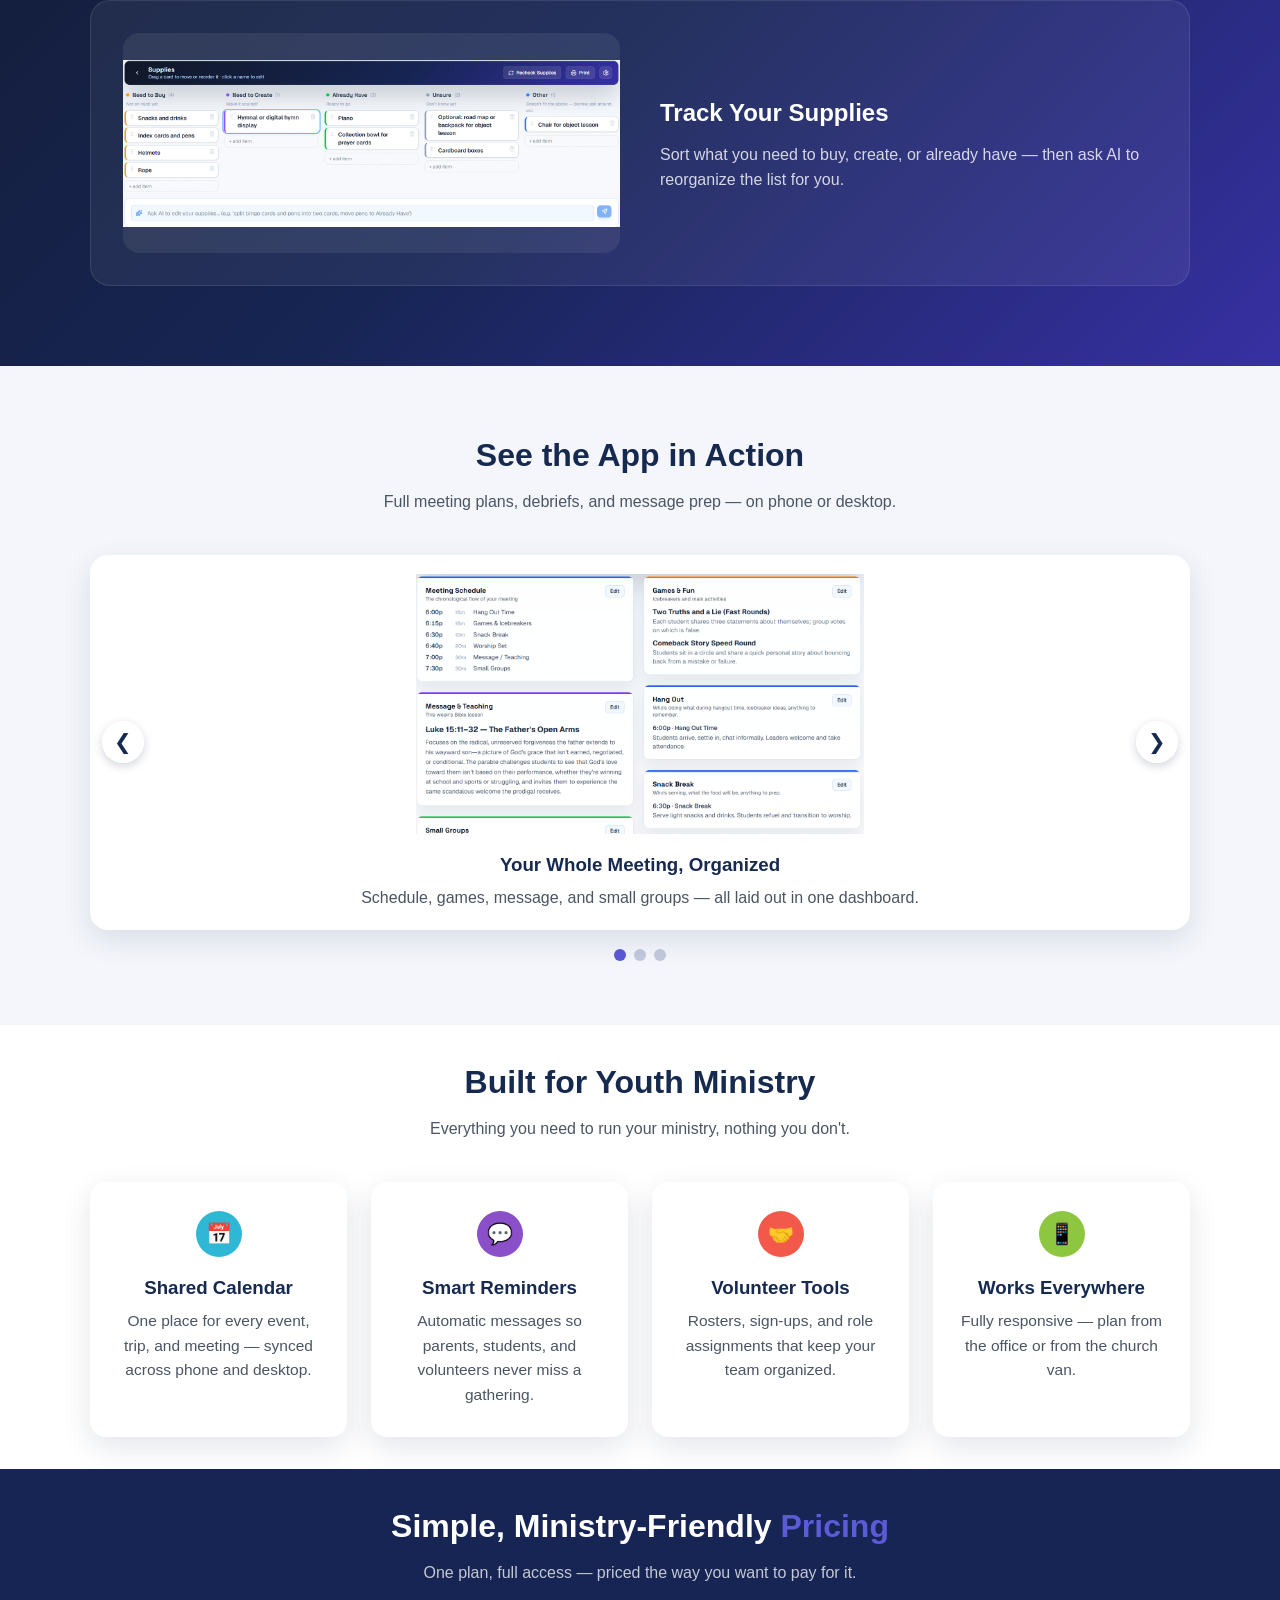
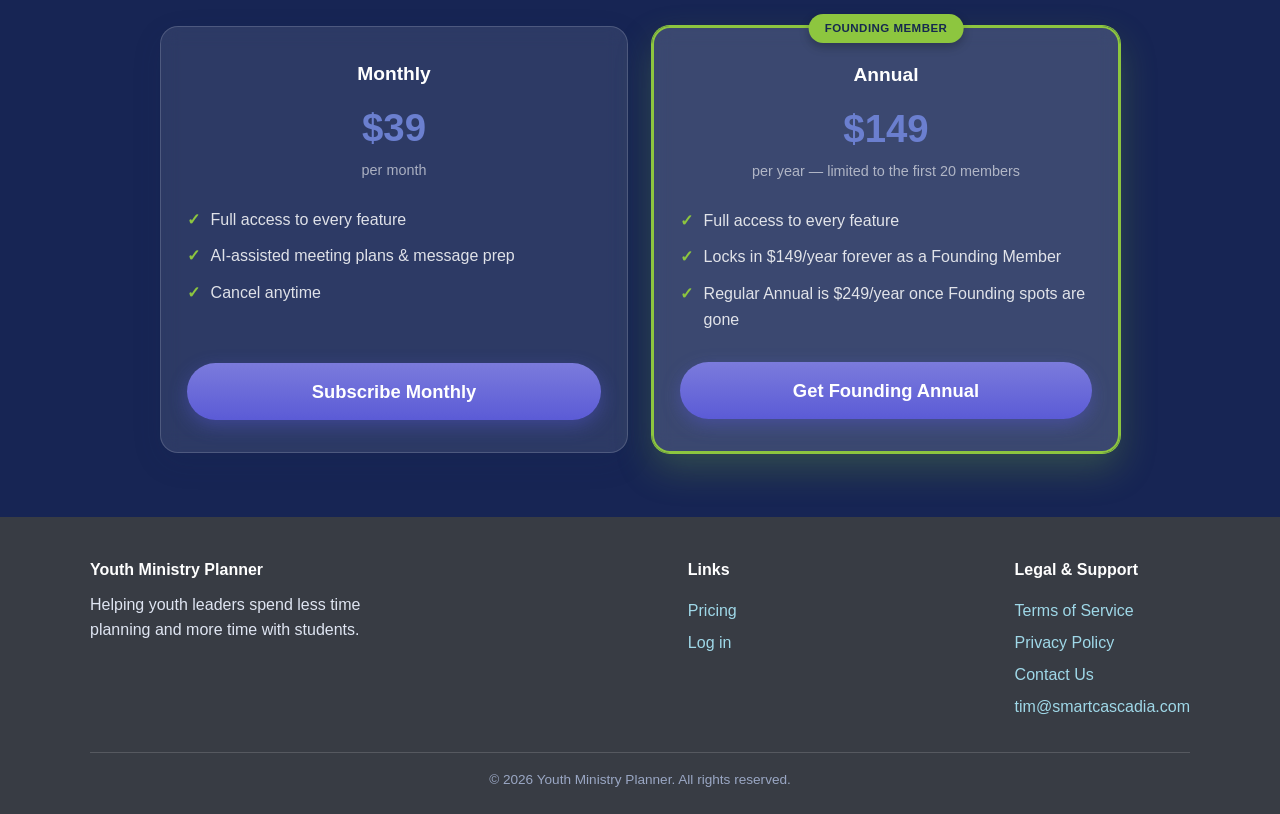
==== commit 60b27c71: "Replace placeholder pricing with real plans The old Starter/Ministry/Church tiers and prices were pl" ====
--- a/index.html
+++ b/index.html
@@ -128,46 +128,30 @@
 <section class="section" id="pricing">
   <div class="section-inner">
     <h2>Simple, Ministry-Friendly <span class="accent">Pricing</span></h2>
-    <p class="section-sub">Placeholder plans &mdash; update names, prices, and features anytime.</p>
+    <p class="section-sub">One plan, full access &mdash; priced the way you want to pay for it.</p>
     <div class="pricing-grid">
       <div class="price-card">
-        <div class="plan">Starter</div>
-        <div class="price">Free</div>
-        <div class="per">forever</div>
+        <div class="plan">Monthly</div>
+        <div class="price">$39</div>
+        <div class="per">per month</div>
         <ul>
-          <li>1 leader account</li>
-          <li>Up to 25 students</li>
-          <li>Shared event calendar</li>
-          <li>Email support</li>
+          <li>Full access to every feature</li>
+          <li>AI-assisted meeting plans &amp; message prep</li>
+          <li>Cancel anytime</li>
         </ul>
-        <a class="btn-primary" href="https://app.youthministryplanner.com">Get started</a>
+        <a class="btn-primary" href="https://app.youthministryplanner.com">Subscribe Monthly</a>
       </div>
       <div class="price-card featured">
-        <div class="price-badge">Best Value</div>
-        <div class="plan">Ministry</div>
-        <div class="price">$12</div>
-        <div class="per">per month</div>
+        <div class="price-badge">Founding Member</div>
+        <div class="plan">Annual</div>
+        <div class="price">$149</div>
+        <div class="per">per year &mdash; limited to the first 20 members</div>
         <ul>
-          <li>5 leader accounts</li>
-          <li>Unlimited students</li>
-          <li>Automatic text reminders</li>
-          <li>Volunteer rosters &amp; sign-ups</li>
-          <li>Priority support</li>
+          <li>Full access to every feature</li>
+          <li>Locks in $149/year forever as a Founding Member</li>
+          <li>Regular Annual is $249/year once Founding spots are gone</li>
         </ul>
-        <a class="btn-primary" href="https://app.youthministryplanner.com">Start free trial</a>
-      </div>
-      <div class="price-card">
-        <div class="plan">Church</div>
-        <div class="price">$29</div>
-        <div class="per">per month</div>
-        <ul>
-          <li>Unlimited leaders</li>
-          <li>Multiple ministries / campuses</li>
-          <li>Custom branding</li>
-          <li>Admin dashboard</li>
-          <li>Dedicated support</li>
-        </ul>
-        <a class="btn-primary" href="contact.html">Contact us</a>
+        <a class="btn-primary" href="https://app.youthministryplanner.com">Get Founding Annual</a>
       </div>
     </div>
   </div>
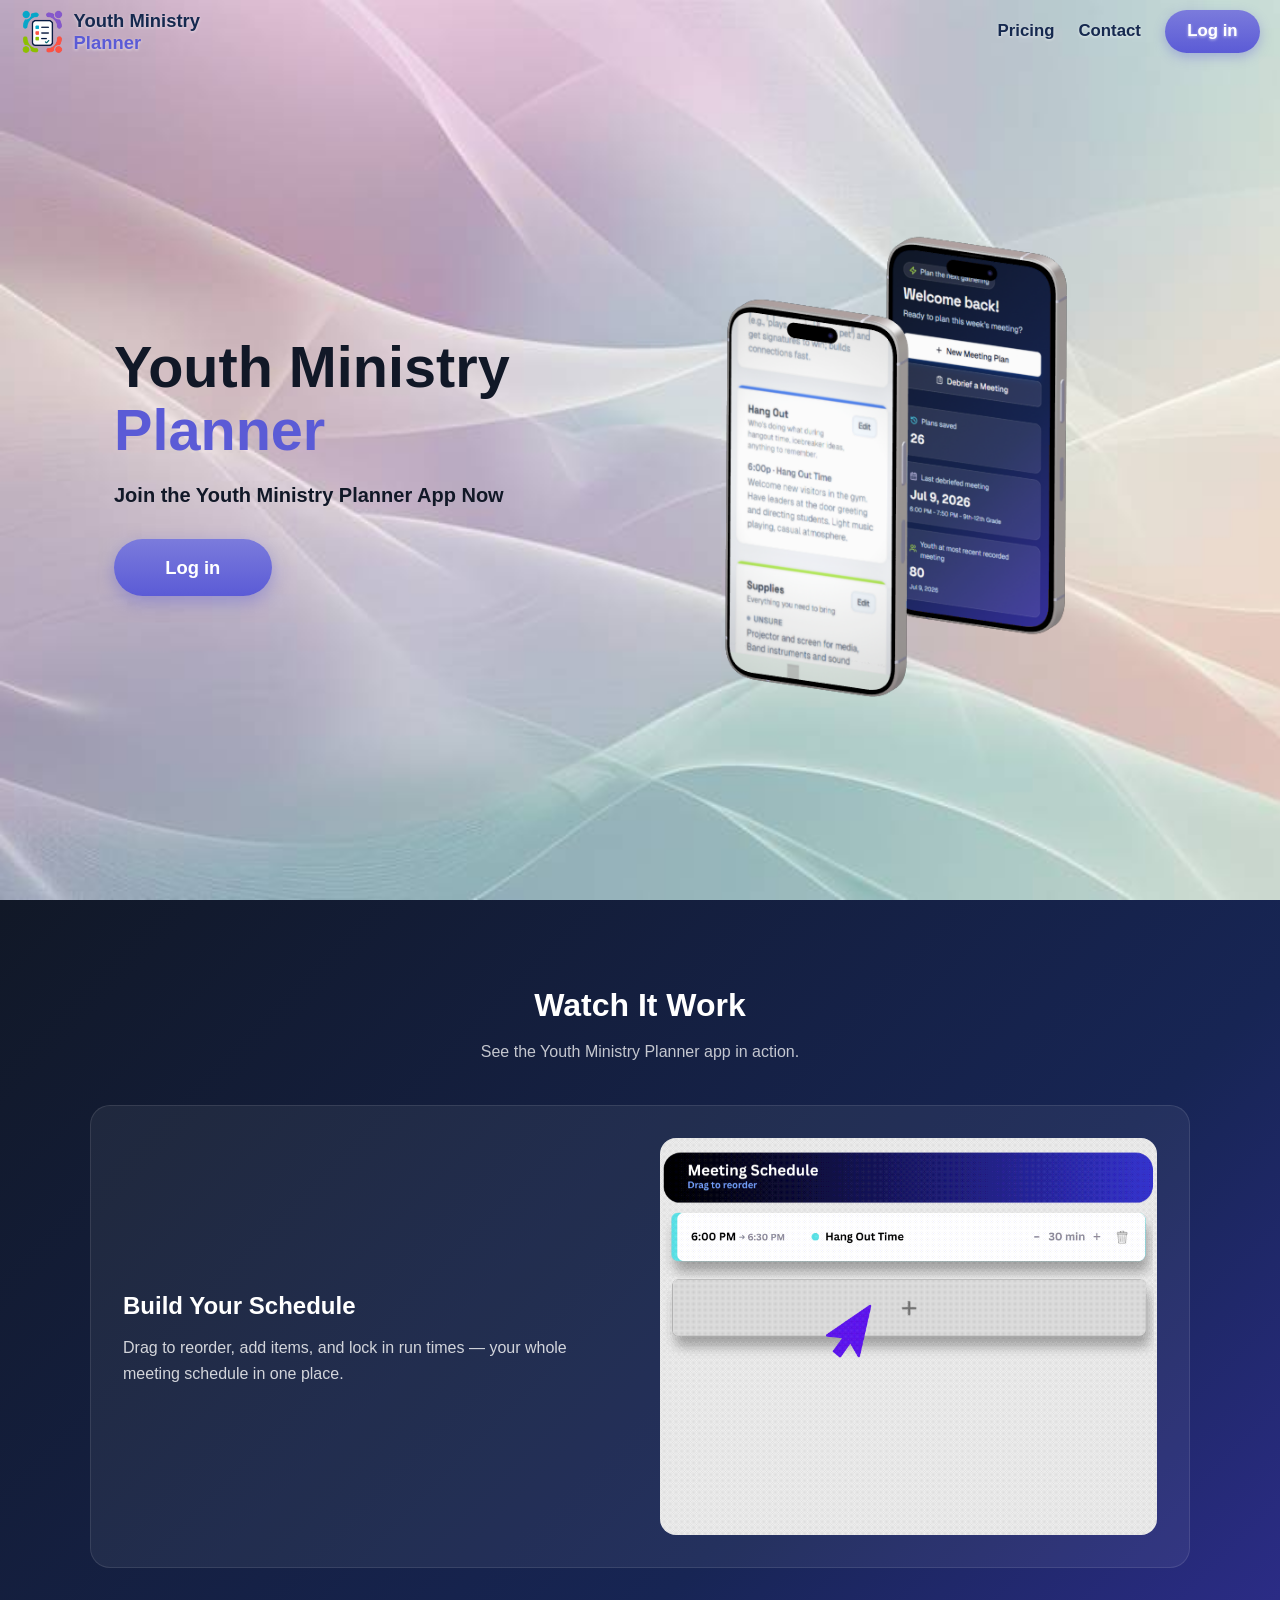
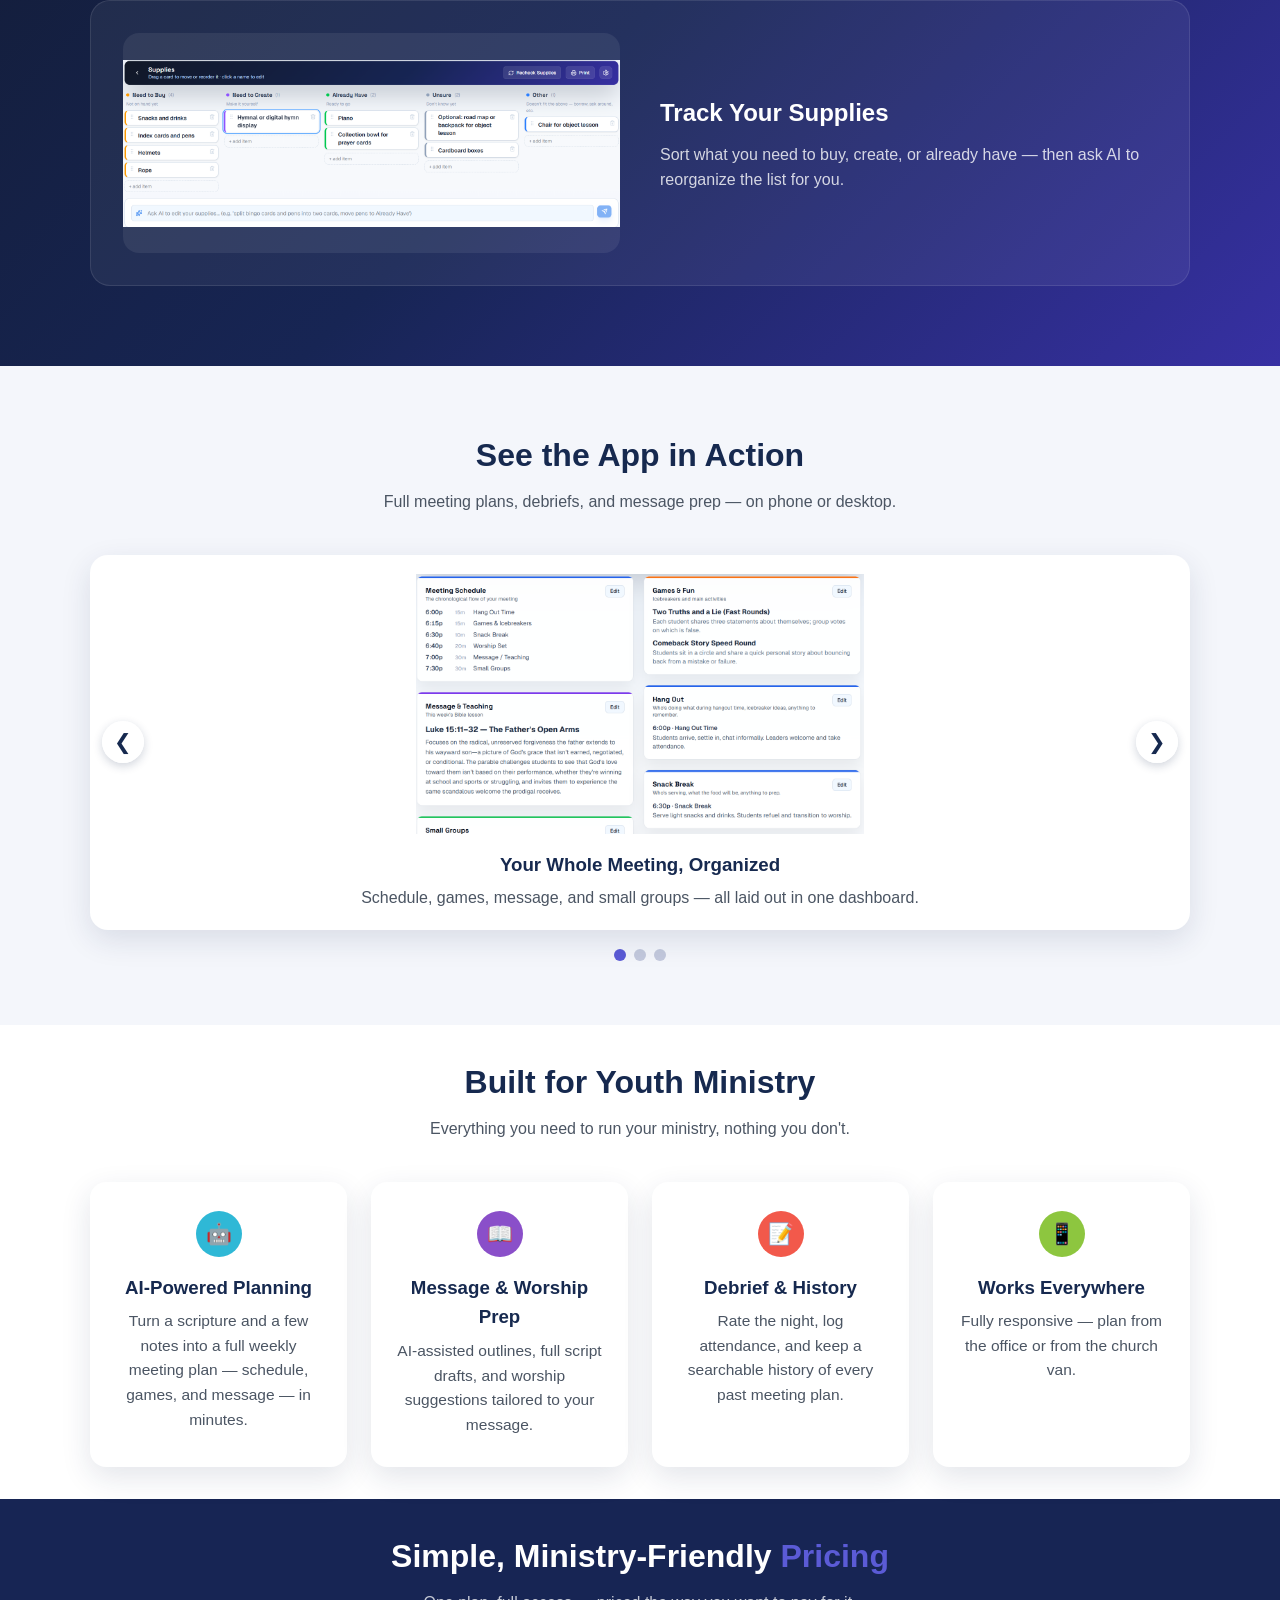
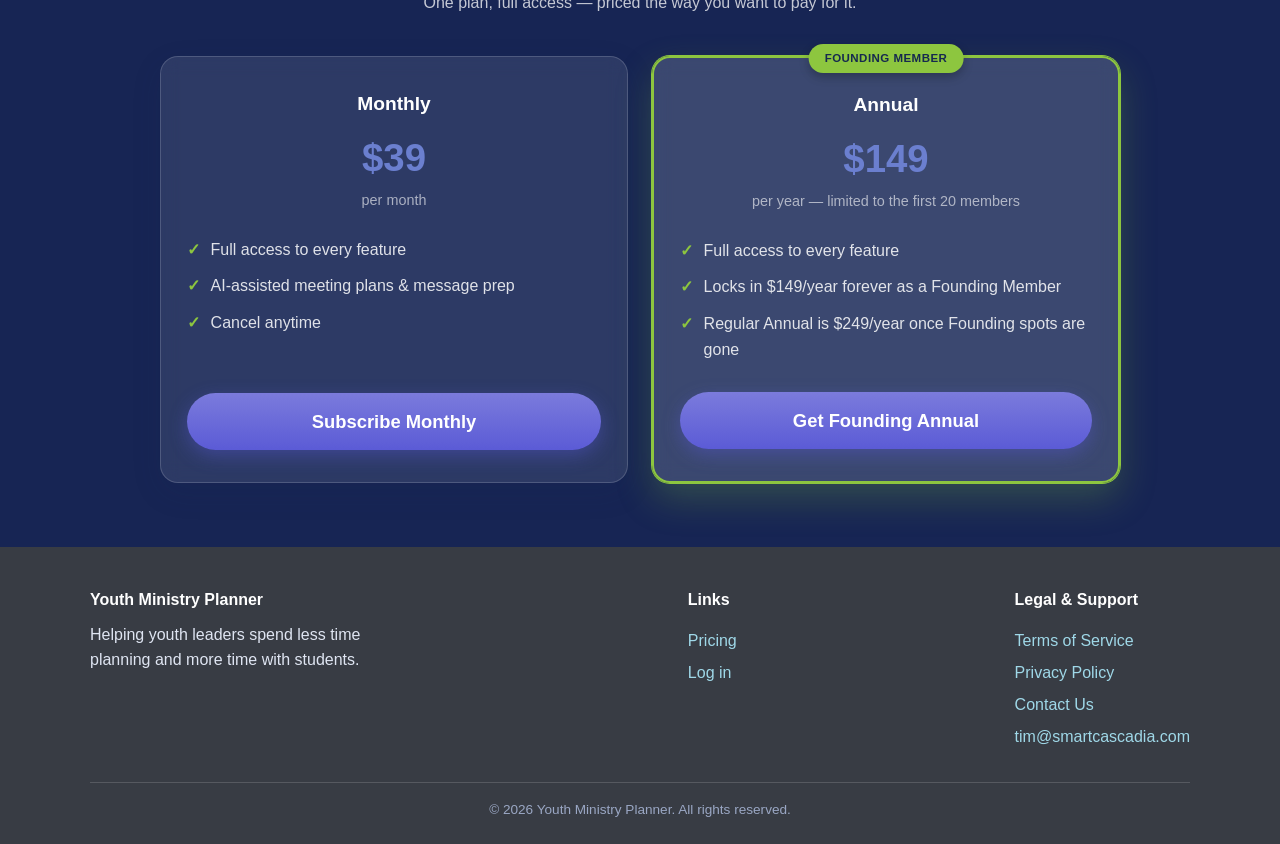
==== commit ad91d739: "Replace fabricated feature grid with real app capabilities" ====
--- a/index.html
+++ b/index.html
@@ -102,19 +102,19 @@
     <p class="section-sub">Everything you need to run your ministry, nothing you don't.</p>
     <div class="features">
       <div class="feature-card">
-        <div class="dot" style="background:#2fb8d6">&#128197;</div>
-        <h3>Shared Calendar</h3>
-        <p>One place for every event, trip, and meeting &mdash; synced across phone and desktop.</p>
+        <div class="dot" style="background:#2fb8d6">&#129302;</div>
+        <h3>AI-Powered Planning</h3>
+        <p>Turn a scripture and a few notes into a full weekly meeting plan &mdash; schedule, games, and message &mdash; in minutes.</p>
       </div>
       <div class="feature-card">
-        <div class="dot" style="background:#8a4fc9">&#128172;</div>
-        <h3>Smart Reminders</h3>
-        <p>Automatic messages so parents, students, and volunteers never miss a gathering.</p>
+        <div class="dot" style="background:#8a4fc9">&#128214;</div>
+        <h3>Message &amp; Worship Prep</h3>
+        <p>AI-assisted outlines, full script drafts, and worship suggestions tailored to your message.</p>
       </div>
       <div class="feature-card">
-        <div class="dot" style="background:#f2594b">&#129309;</div>
-        <h3>Volunteer Tools</h3>
-        <p>Rosters, sign-ups, and role assignments that keep your team organized.</p>
+        <div class="dot" style="background:#f2594b">&#128221;</div>
+        <h3>Debrief &amp; History</h3>
+        <p>Rate the night, log attendance, and keep a searchable history of every past meeting plan.</p>
       </div>
       <div class="feature-card">
         <div class="dot" style="background:#8dc63f">&#128241;</div>
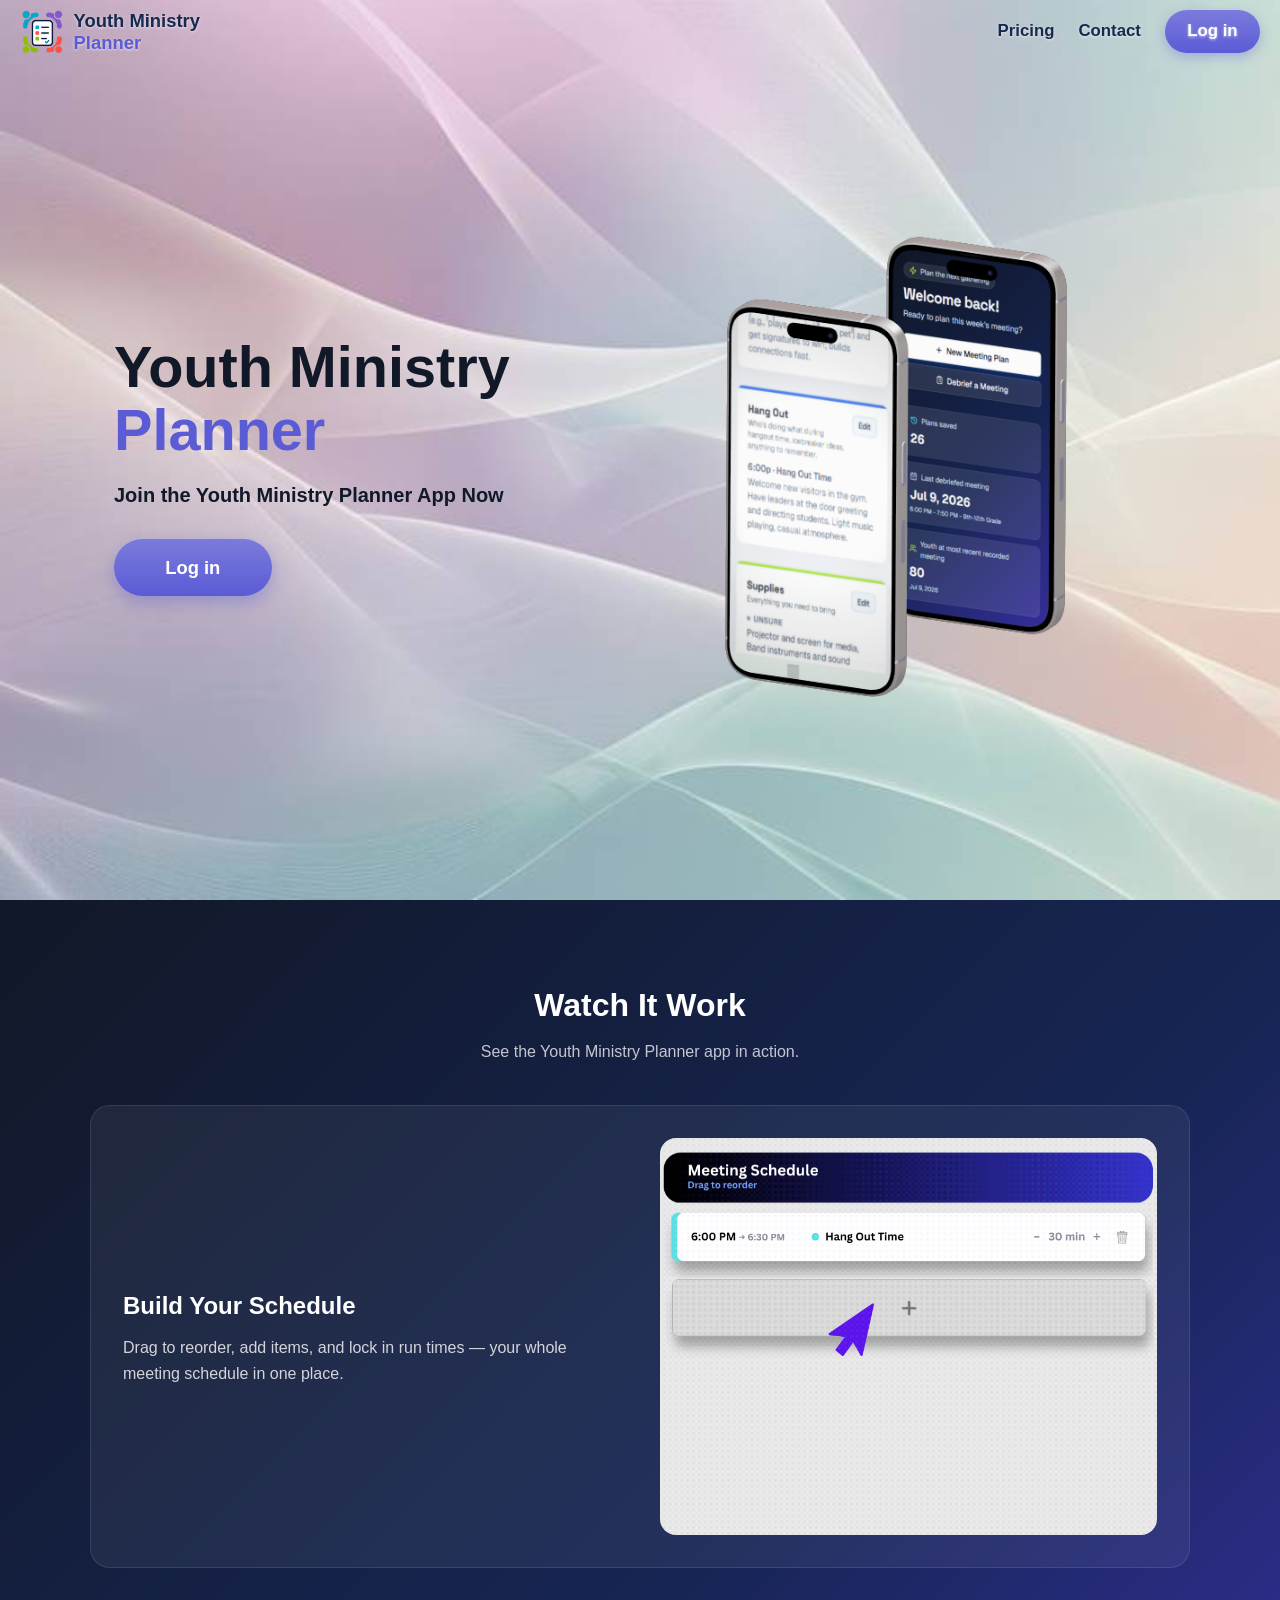
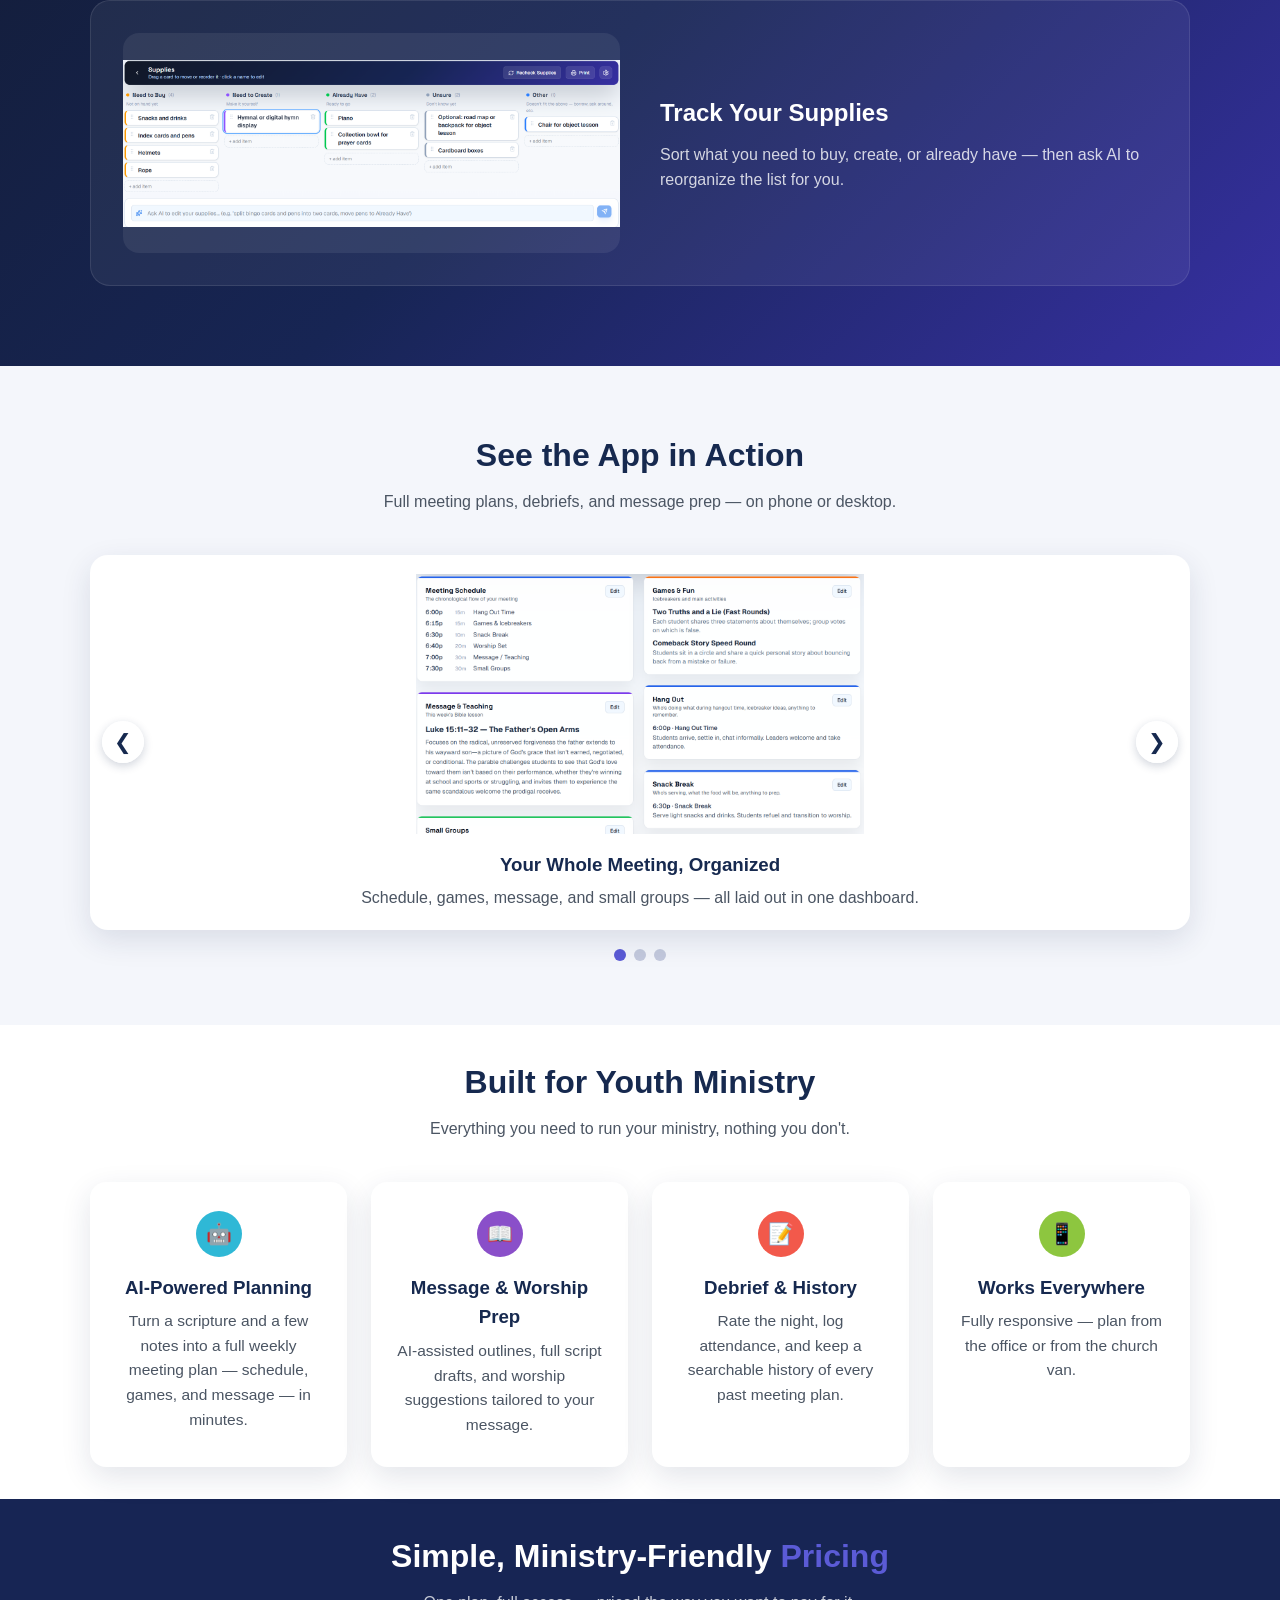
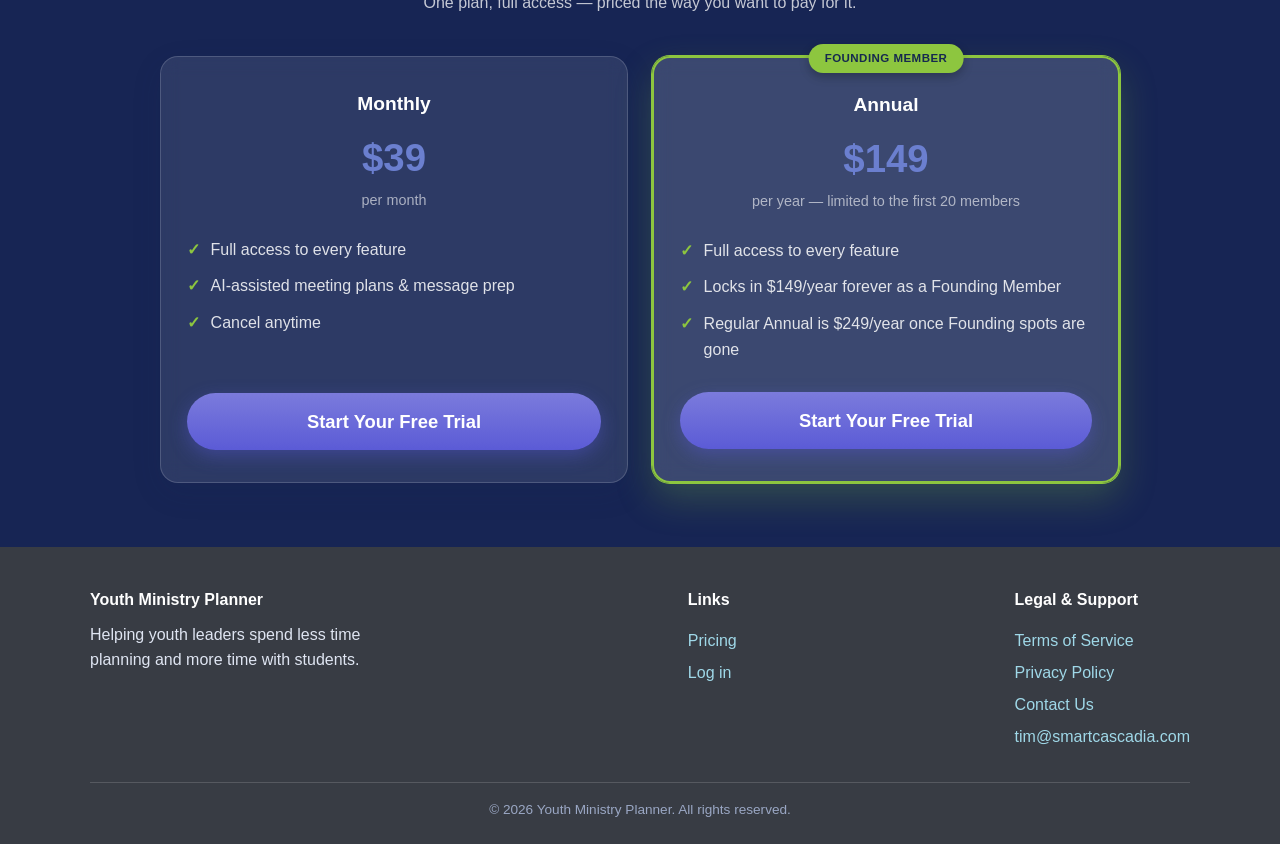
==== commit eecebfd8: "Change subscription button text to 'Start Your Free Trial'" ====
--- a/index.html
+++ b/index.html
@@ -139,7 +139,7 @@
           <li>AI-assisted meeting plans &amp; message prep</li>
           <li>Cancel anytime</li>
         </ul>
-        <a class="btn-primary" href="https://app.youthministryplanner.com">Subscribe Monthly</a>
+        <a class="btn-primary" href="https://app.youthministryplanner.com">Start Your Free Trial</a>
       </div>
       <div class="price-card featured">
         <div class="price-badge">Founding Member</div>
@@ -151,7 +151,7 @@
           <li>Locks in $149/year forever as a Founding Member</li>
           <li>Regular Annual is $249/year once Founding spots are gone</li>
         </ul>
-        <a class="btn-primary" href="https://app.youthministryplanner.com">Get Founding Annual</a>
+        <a class="btn-primary" href="https://app.youthministryplanner.com">Start Your Free Trial</a>
       </div>
     </div>
   </div>
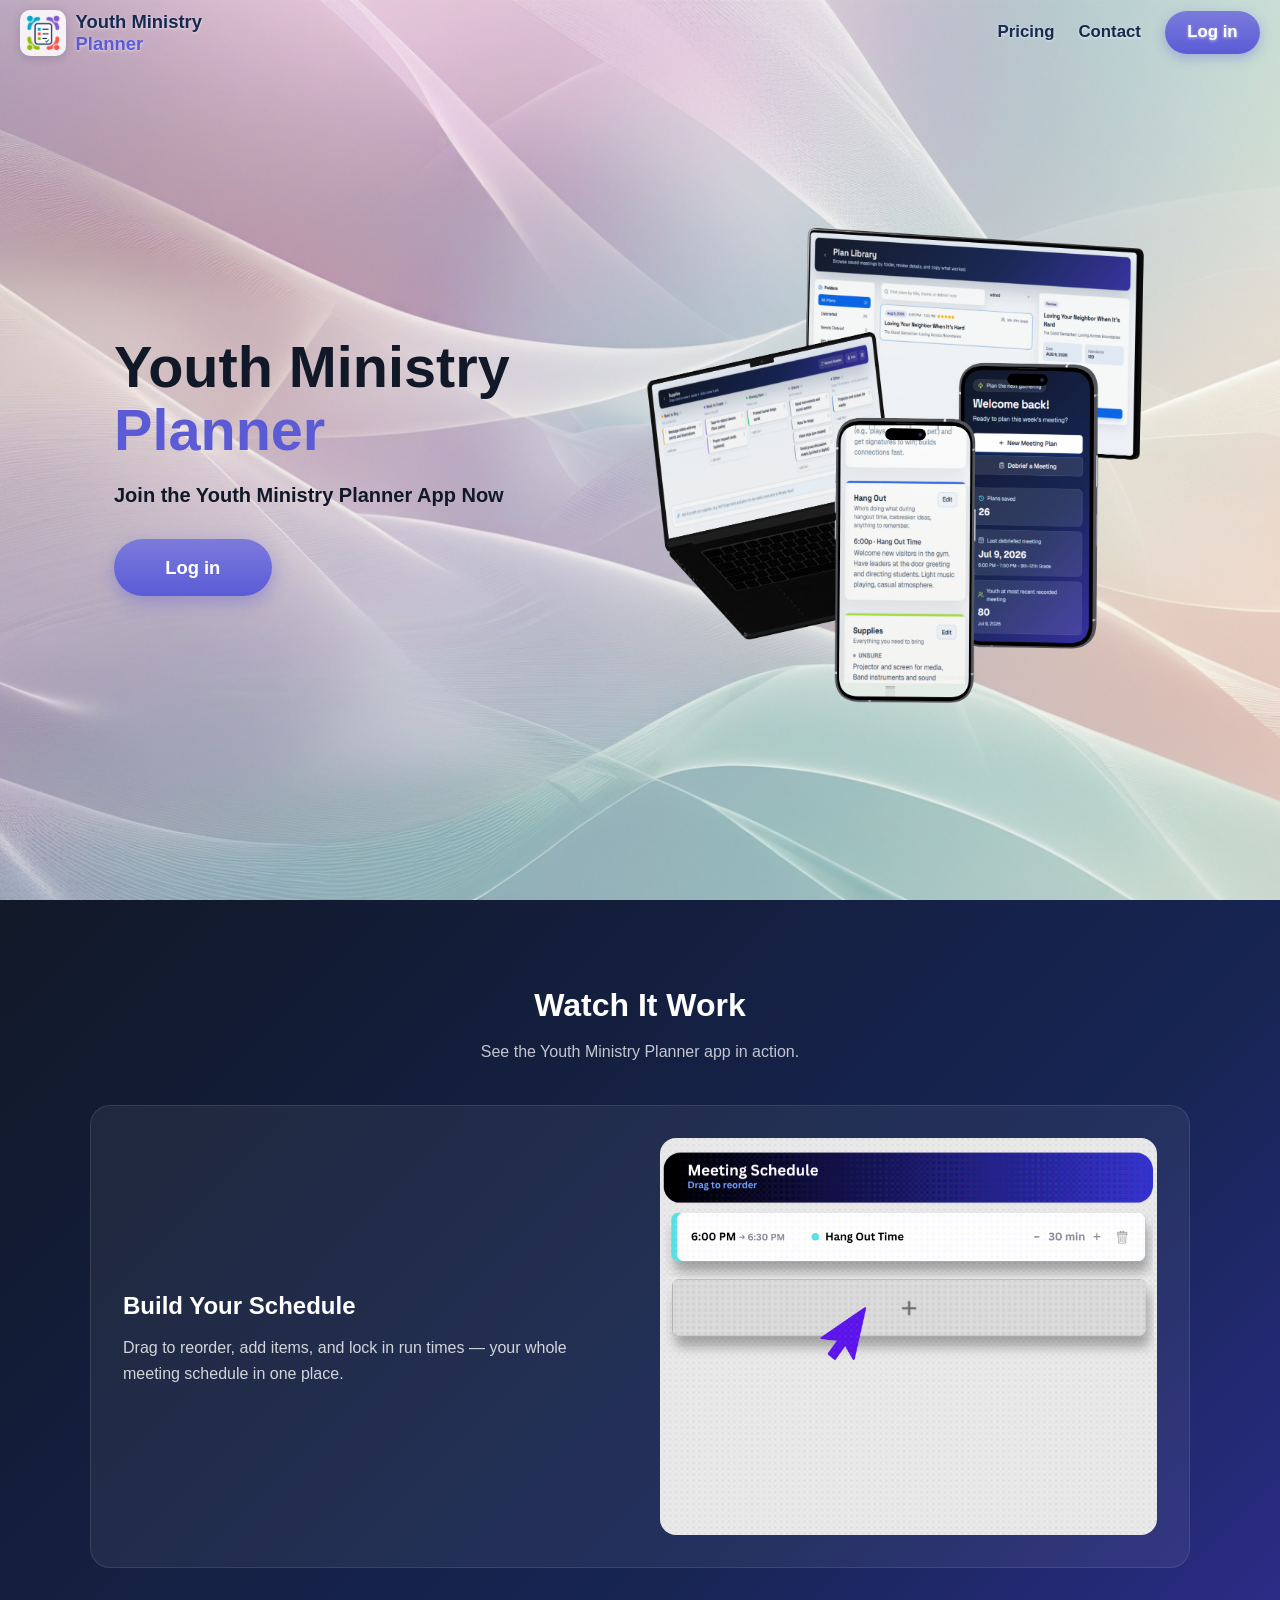
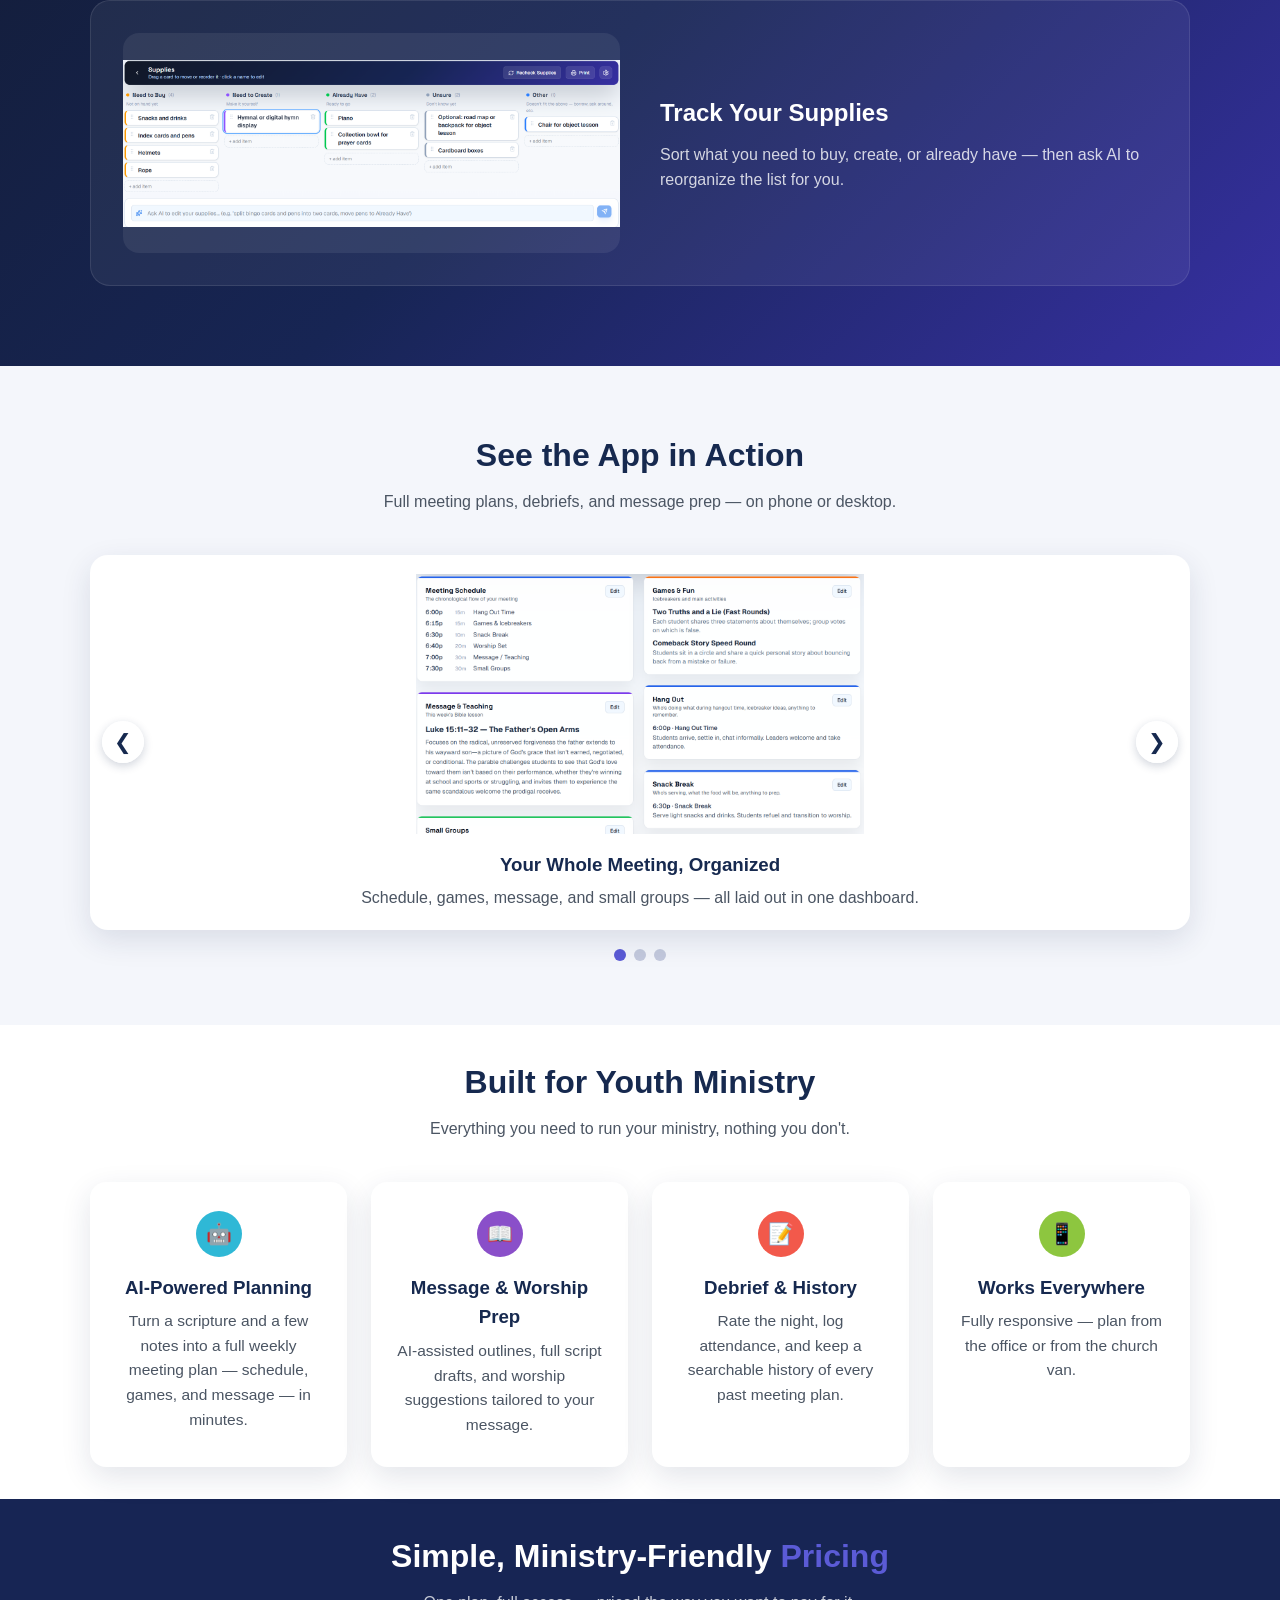
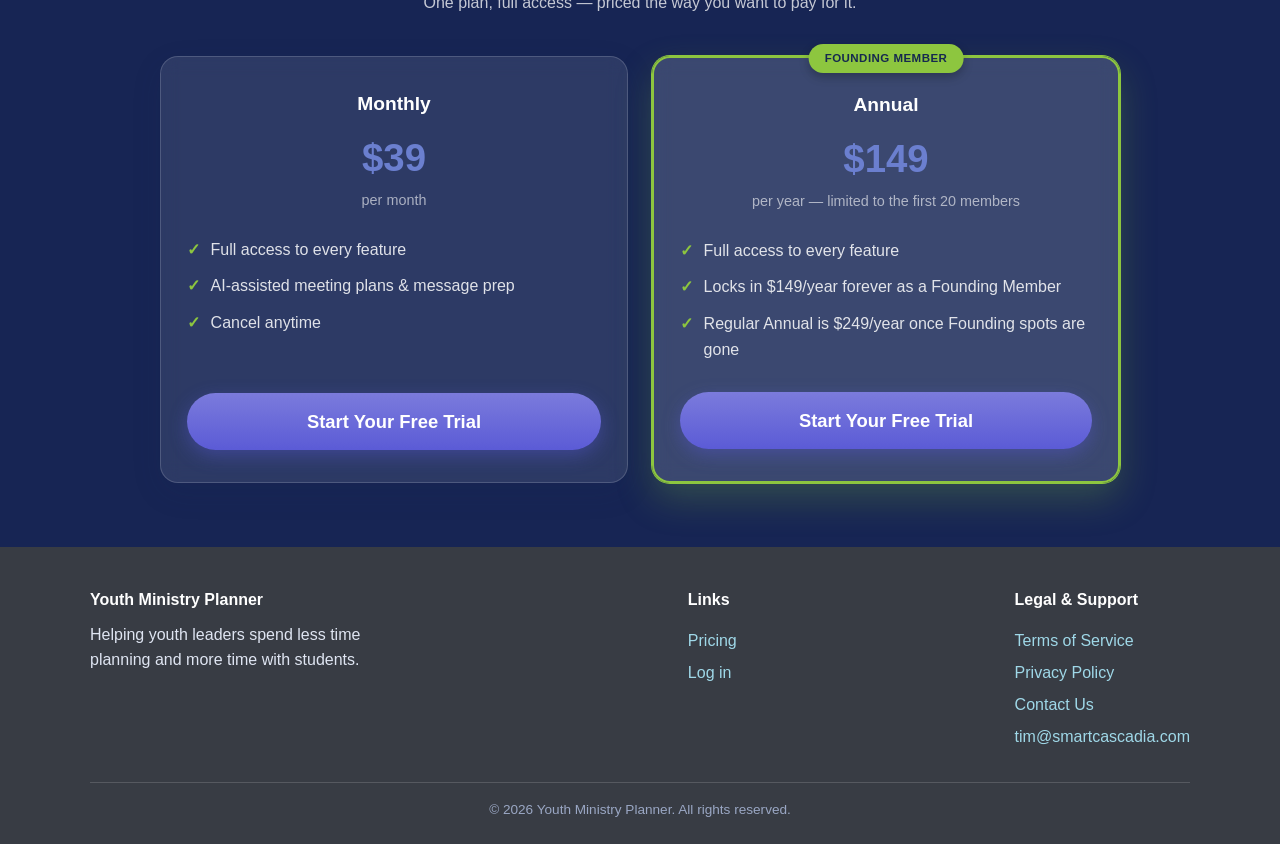
==== commit d7ab33b5: "Changed Hero Images Changed the Hero display to include desktop and laptop elements.  Changed the he" ====
--- a/index.html
+++ b/index.html
@@ -30,7 +30,7 @@
       <a class="btn-primary" href="https://app.youthministryplanner.com">Log in</a>
     </div>
     <div class="hero-art">
-      <img src="Images/photos/Elements/Hero%20Phone%20Display.png" alt="Youth Ministry Planner app shown on two iPhones">
+      <img src="Images/photos/Elements/KeyboardVis%20Hero%20Devices%20Display.png" alt="Youth Ministry Planner app shown on a laptop and two iPhones">
     </div>
   </div>
 </header>
--- a/styles.css
+++ b/styles.css
@@ -18,6 +18,8 @@
   --menu-login-bg: #7b7bdc;
   --menu-login-bg2: #5b5bd6;
   --menu-login-text: #ffffff;
+  --menu-logo-badge-bg: rgba(255, 255, 255, 0.85);
+  --menu-logo-badge-shadow: 0 2px 10px rgba(22, 41, 79, 0.18);
   /* hero */
   --hero-grad-1: #ecdcef;
   --hero-grad-2: #dde6f4;
@@ -111,7 +113,21 @@
   gap: 0.6rem;
   text-decoration: none;
 }
-.nav-brand img { height: 44px; width: 44px; }
+.nav-brand img {
+  height: 46px;
+  width: 46px;
+  padding: 5px;
+  background: var(--menu-logo-badge-bg);
+  border-radius: 10px;
+  transition: box-shadow 0.3s ease;
+}
+/* The badge only needs its shadow to lift it off the photo/gradient hero
+   behind the floating, transparent navbar. Once the navbar goes solid white
+   (scrolled, or on any non-home page), the badge is white-on-white, so the
+   shadow is dropped to avoid an orphaned shadow with no visible box. */
+body.home .navbar:not(.scrolled) .nav-brand img {
+  box-shadow: var(--menu-logo-badge-shadow);
+}
 .nav-brand .brand-text {
   font-weight: 800;
   font-size: 1.15rem;
@@ -159,7 +175,7 @@
   justify-content: center;
   overflow: hidden;
   background:
-    url("Images/photos/Backgrounds/hero-background-source.jpg") center / cover no-repeat,
+    url("Images/photos/Backgrounds/Hero%20Background.jpg") center / cover no-repeat,
     linear-gradient(115deg, var(--hero-grad-1), var(--hero-grad-2) 35%, var(--hero-grad-3) 70%, var(--hero-grad-4));
   background-attachment: fixed, fixed;
 }
@@ -439,7 +455,7 @@
 /* ---------- Auth / simple pages ---------- */
 .page-hero {
   background:
-    url("Images/photos/Backgrounds/hero-background-source.jpg") center / cover no-repeat,
+    url("Images/photos/Backgrounds/Hero%20Background.jpg") center / cover no-repeat,
     linear-gradient(115deg, var(--hero-grad-1), var(--hero-grad-2) 35%, var(--hero-grad-3) 70%, var(--hero-grad-4));
   padding: 4rem 1.5rem;
   min-height: calc(100vh - 64px);
